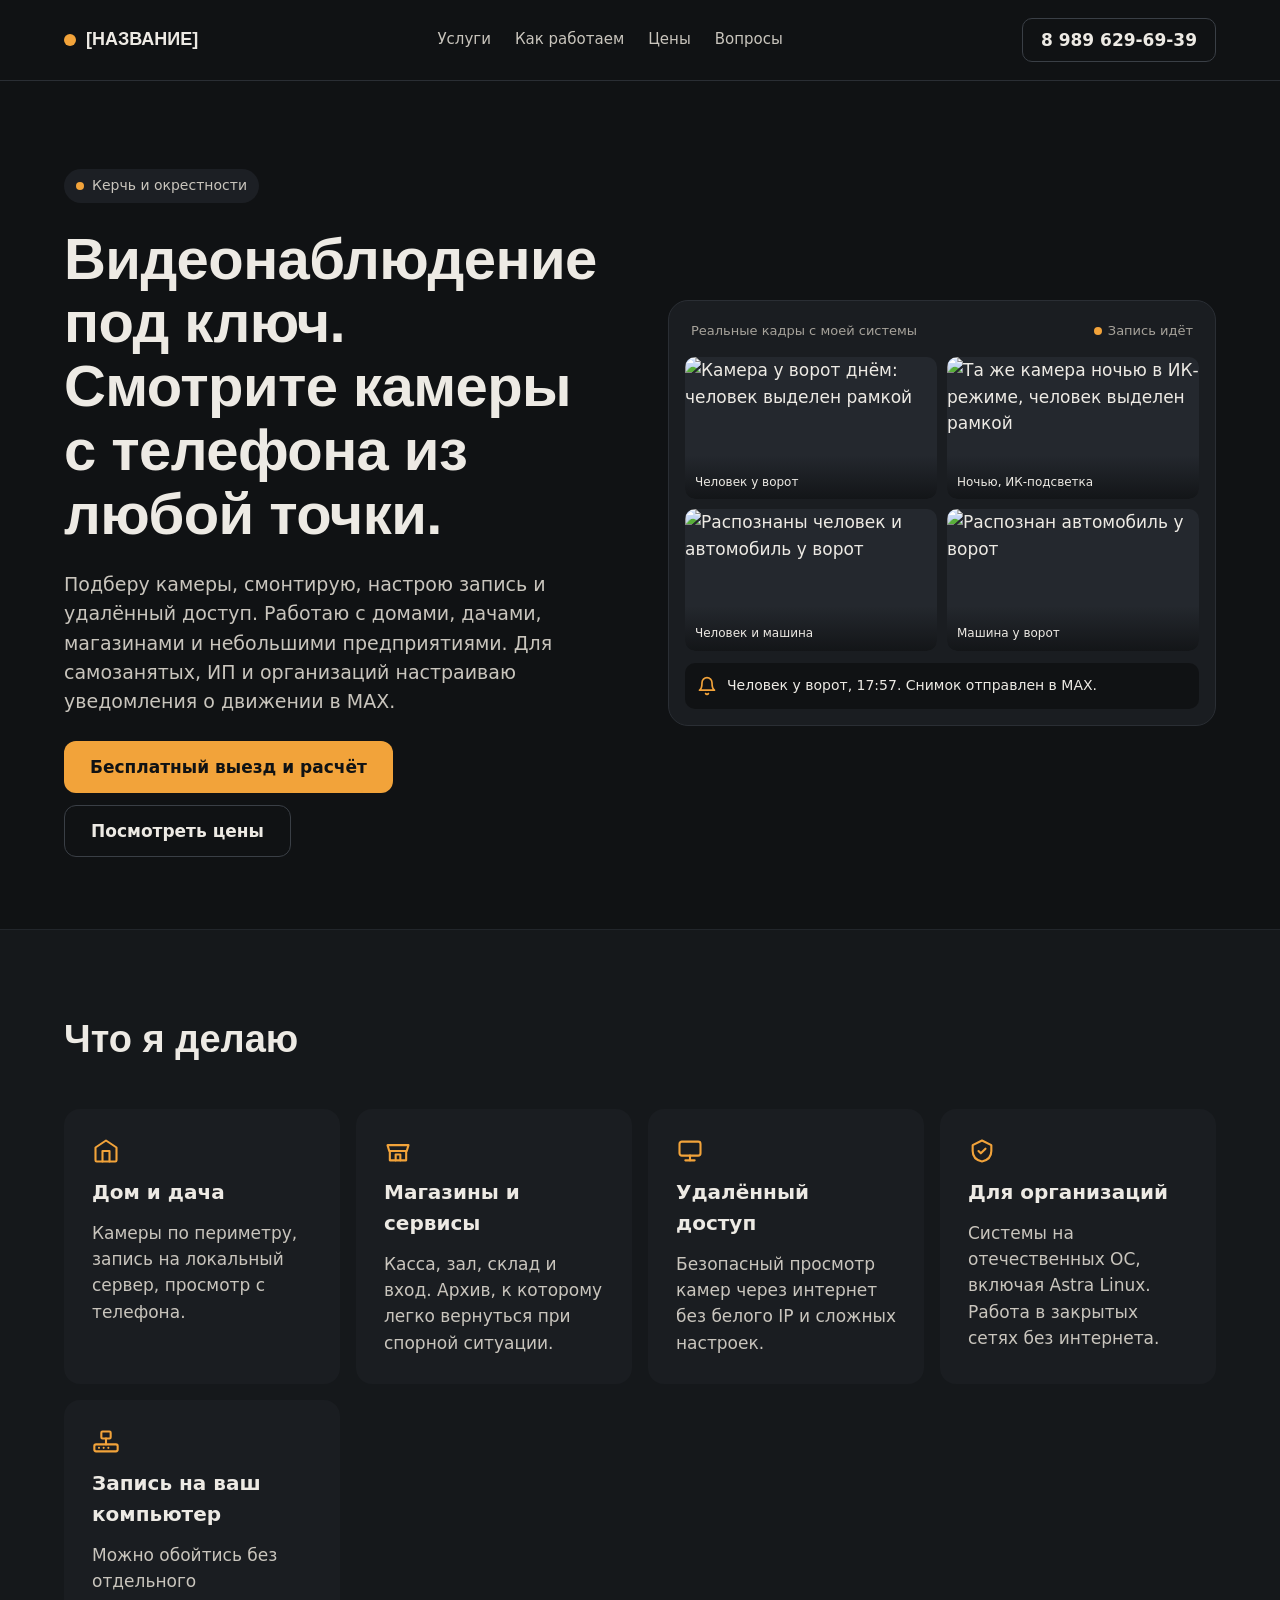
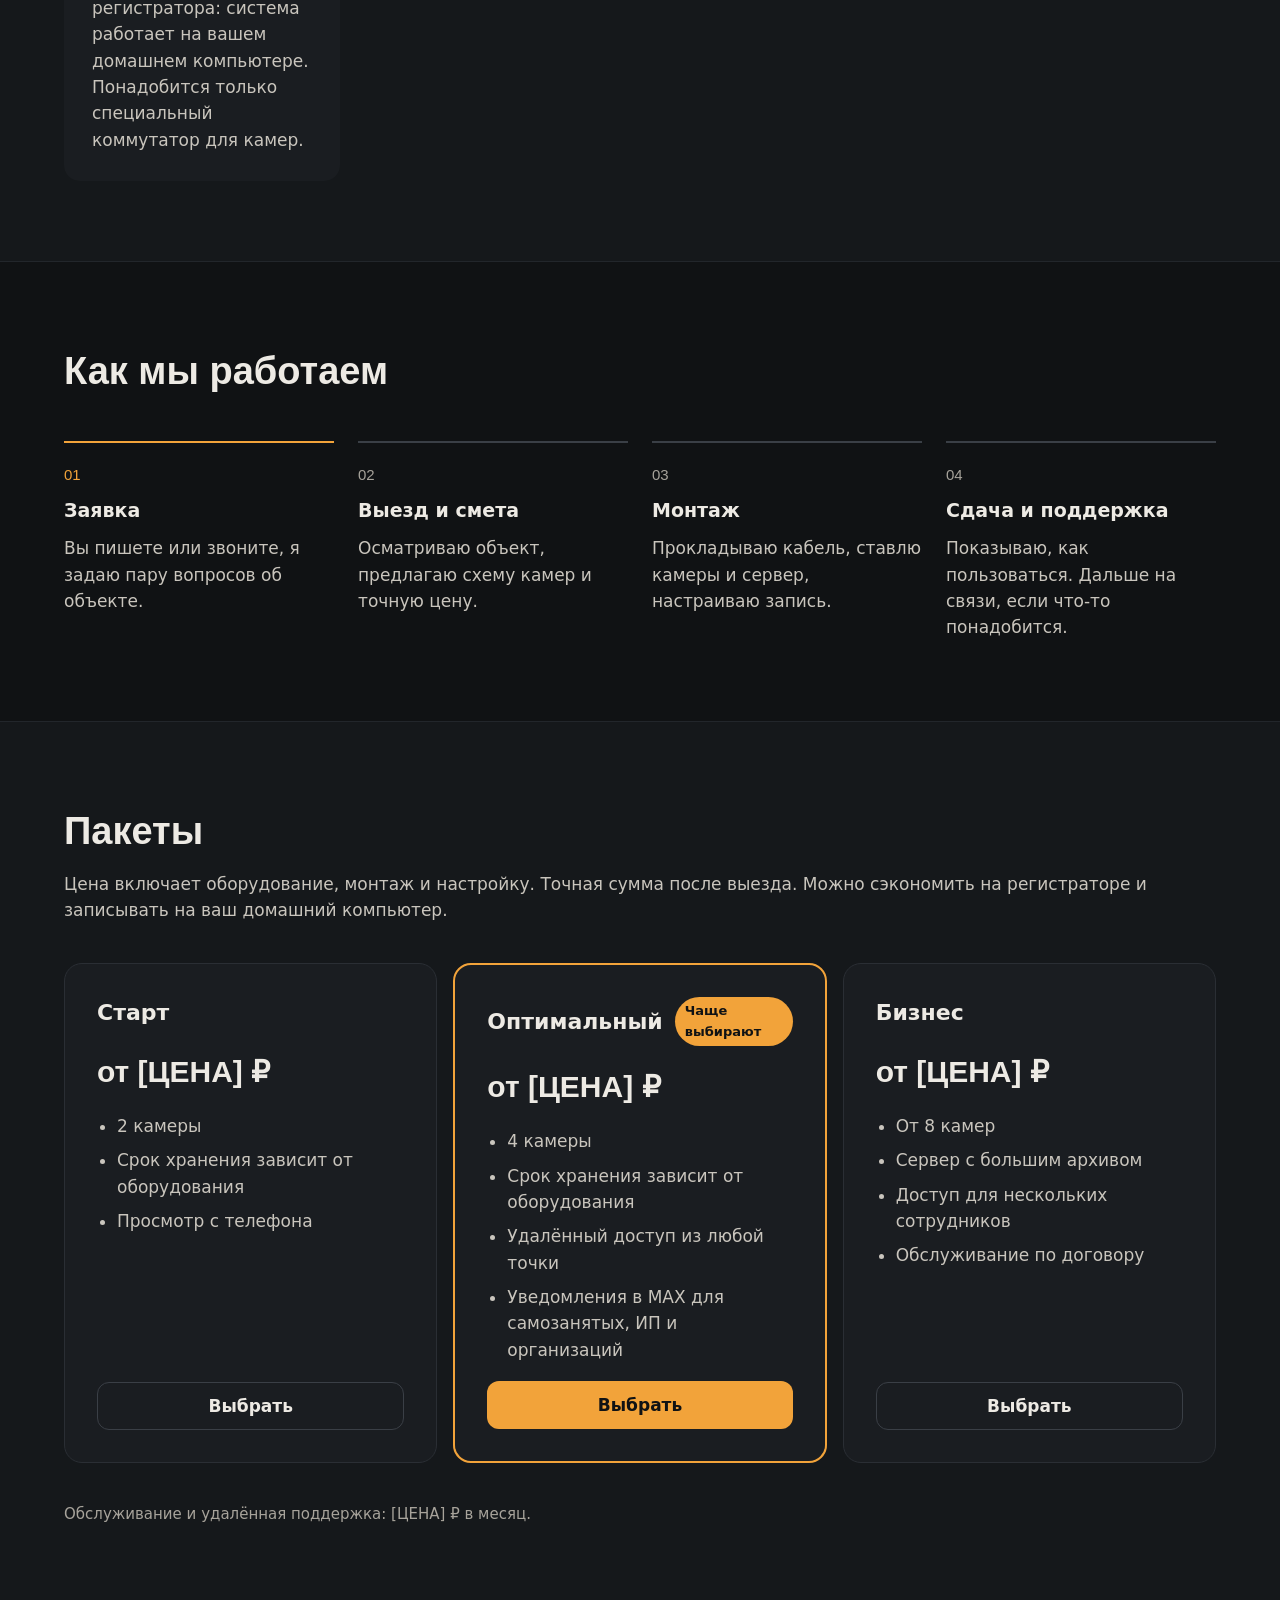
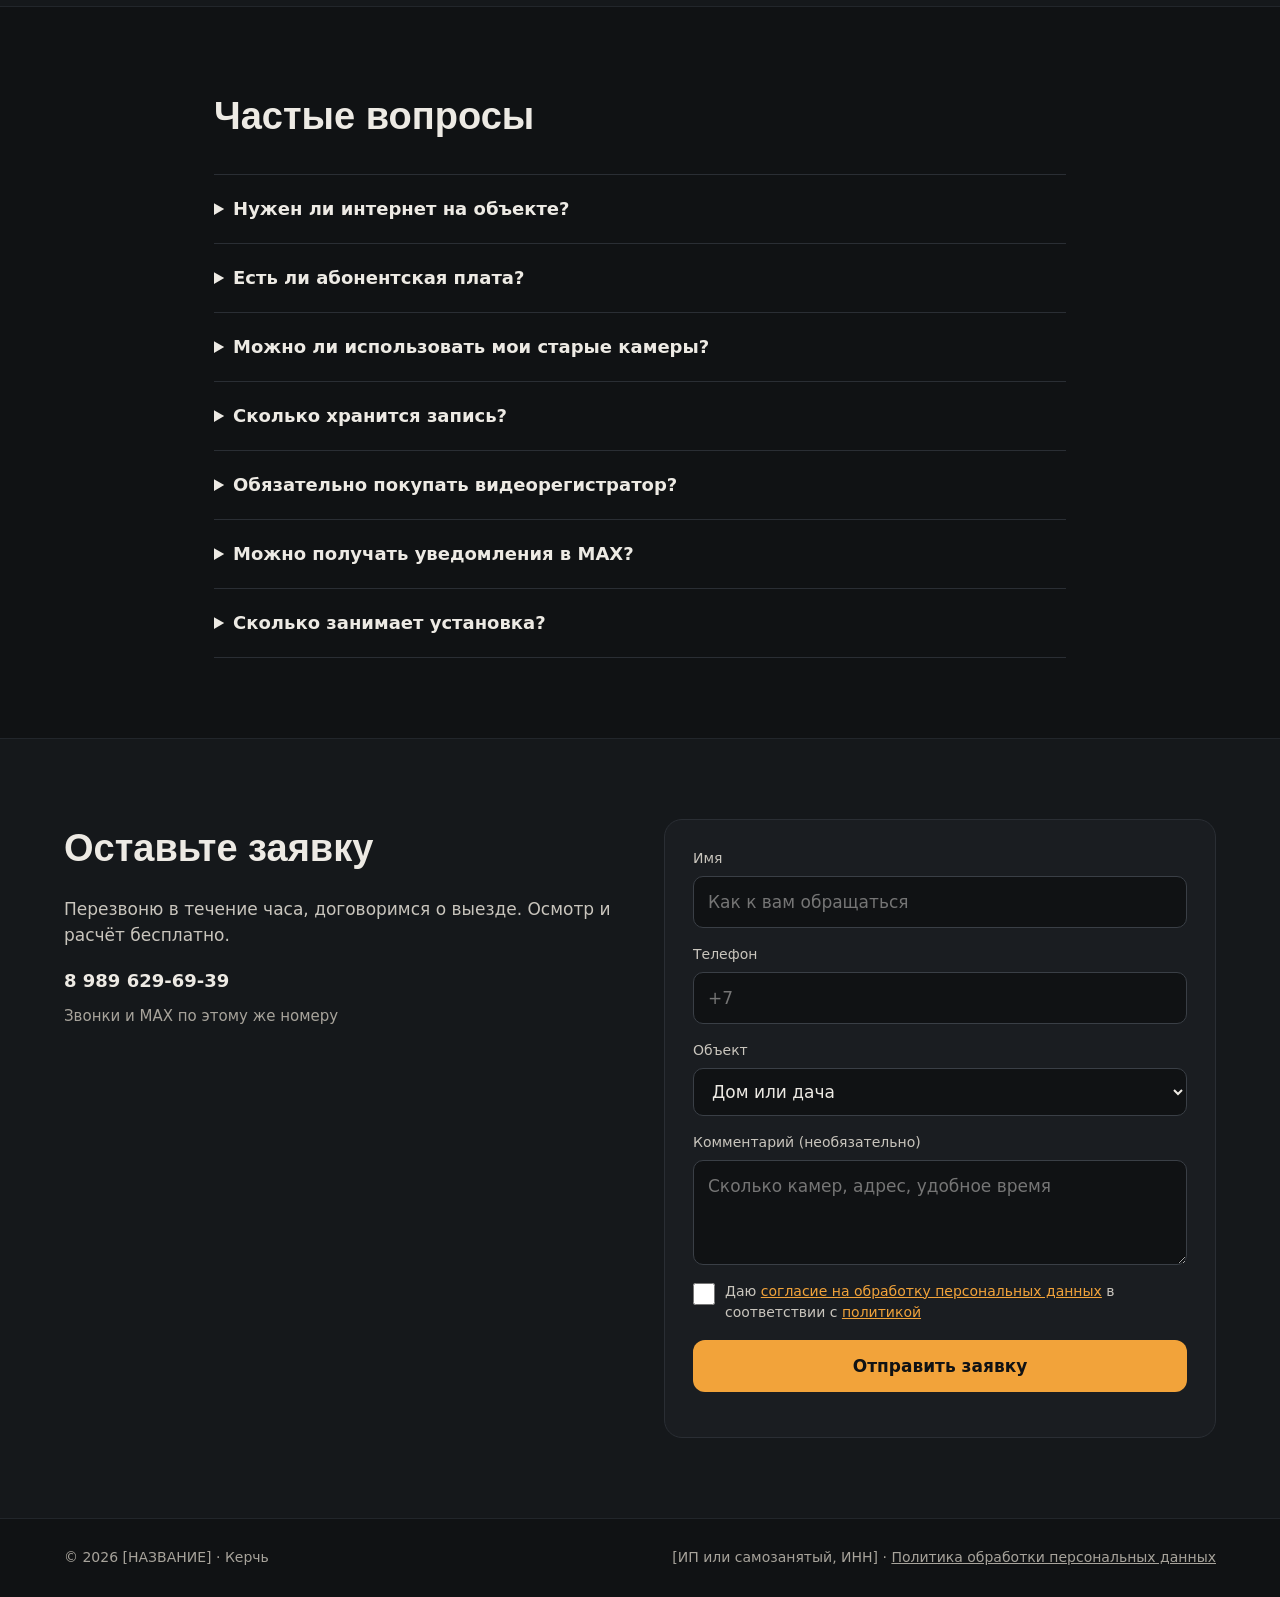
==== public/index.html @ ed343139 "Политика ПДн, согласие, кадры с камер, локальные шрифты - privacy.html и consent.html, обязательная " ====
<!doctype html>
<html lang="ru">
<head>
<meta charset="utf-8">
<meta name="viewport" content="width=device-width, initial-scale=1">
<title>Видеонаблюдение под ключ в Керчи — 8 989 629-69-39</title>
<meta name="description" content="Установка видеонаблюдения в Керчи: дома, дачи, магазины, предприятия. Просмотр камер с телефона, уведомления о движении. Бесплатный выезд и расчёт.">
<link rel="stylesheet" href="/fonts/fonts.css">
<style>
*{box-sizing:border-box}
html{scroll-behavior:smooth}
body{margin:0;background:#101214}
a{color:#F2A33A}a:hover{color:#FFC572}
#lead-form input,#lead-form select,#lead-form textarea{min-height:48px;padding:12px 14px;border-radius:10px;border:1px solid #3A3F46;background:#101214;color:#EDEAE4;font:inherit;width:100%}
#lead-form textarea{resize:vertical}
#lead-form input:focus,#lead-form select:focus,#lead-form textarea:focus{outline:2px solid #F2A33A;outline-offset:1px}
#lead-form button:disabled{opacity:.6;cursor:wait}
.hp{position:absolute;left:-9999px;width:1px;height:1px;overflow:hidden}
.shot{margin:0;position:relative;border-radius:10px;overflow:hidden;background:#24282E;aspect-ratio:16/9}
.shot img{display:block;width:100%;height:100%;object-fit:cover}
.shot figcaption{position:absolute;left:0;right:0;bottom:0;padding:18px 10px 8px;font-size:12px;color:#EDEAE4;background:linear-gradient(transparent,rgba(16,18,20,.85))}
.agree{display:flex;gap:10px;align-items:flex-start;font-size:14px;color:#C9C5BD}
#lead-form .agree input{padding:0;border:0;width:22px;height:22px;min-height:0;margin:2px 0 0;flex:none;accent-color:#F2A33A}
.ok{color:#9FD39A}.err{color:#FF9D8A}
</style>
</head>
<body>
<div style="width: 100%; min-height: 100vh; background: #101214; color: #EDEAE4; font-family: 'Golos Text', system-ui, sans-serif; font-size: 17px; line-height: 1.55">

<header style="border-bottom: 1px solid #2A2E34">
<div style="max-width: 1200px; margin: 0 auto; padding: 18px 24px; display: flex; flex-wrap: wrap; align-items: center; justify-content: space-between; gap: 16px">
<a href="#top" style="display: flex; align-items: center; gap: 10px; text-decoration: none; color: #EDEAE4; font-family: 'Unbounded', sans-serif; font-weight: 700; font-size: 18px">
<span style="width: 12px; height: 12px; border-radius: 50%; background: #F2A33A"></span>
<span>[НАЗВАНИЕ]</span>
</a>
<nav aria-label="Разделы" style="display: flex; flex-wrap: wrap; gap: 24px; font-size: 15px">
<a href="#services" style="color: #C9C5BD; text-decoration: none">Услуги</a>
<a href="#steps" style="color: #C9C5BD; text-decoration: none">Как работаем</a>
<a href="#prices" style="color: #C9C5BD; text-decoration: none">Цены</a>
<a href="#faq" style="color: #C9C5BD; text-decoration: none">Вопросы</a>
</nav>
<a href="tel:+79896296939" style="display: inline-flex; align-items: center; min-height: 44px; padding: 0 18px; border: 1px solid #3A3F46; border-radius: 10px; color: #EDEAE4; text-decoration: none; font-weight: 600">8 989 629-69-39</a>
</div>
</header>

<section id="top" style="max-width: 1200px; margin: 0 auto; padding: 88px 24px 72px; display: grid; grid-template-columns: repeat(auto-fit, minmax(min(100%, 460px), 1fr)); gap: 56px; align-items: center">
<div style="display: flex; flex-direction: column; gap: 24px">
<div style="display: inline-flex; align-self: flex-start; align-items: center; gap: 8px; padding: 6px 12px; border-radius: 999px; background: #1C1F24; font-size: 14px; color: #C9C5BD">
<span style="width: 8px; height: 8px; border-radius: 50%; background: #F2A33A"></span>
<span>Керчь и окрестности</span>
</div>
<h1 style="margin: 0; font-family: 'Unbounded', sans-serif; font-weight: 700; font-size: clamp(22px, 6.6vw, 58px); line-height: 1.1; letter-spacing: -0.01em; overflow-wrap: break-word">Видеонаблюдение под ключ. Смотрите камеры с телефона из любой точки.</h1>
<p style="margin: 0; font-size: 19px; color: #C9C5BD; max-width: 560px">Подберу камеры, смонтирую, настрою запись и удалённый доступ. Работаю с домами, дачами, магазинами и небольшими предприятиями. Для самозанятых, ИП и организаций настраиваю уведомления о движении в MAX.</p>
<div style="display: flex; flex-wrap: wrap; gap: 12px">
<a href="#contact" style="display: inline-flex; align-items: center; min-height: 52px; padding: 0 26px; border-radius: 12px; background: #F2A33A; color: #101214; font-weight: 600; text-decoration: none">Бесплатный выезд и расчёт</a>
<a href="#prices" style="display: inline-flex; align-items: center; min-height: 52px; padding: 0 26px; border-radius: 12px; border: 1px solid #3A3F46; color: #EDEAE4; font-weight: 600; text-decoration: none">Посмотреть цены</a>
</div>
</div>
<div style="background: #1A1D21; border: 1px solid #2A2E34; border-radius: 20px; padding: 16px; display: flex; flex-direction: column; gap: 12px">
<div style="display: flex; justify-content: space-between; align-items: center; font-size: 13px; color: #A7A39B; padding: 4px 6px">
<span>Реальные кадры с моей системы</span>
<span style="display: inline-flex; align-items: center; gap: 6px"><span style="width: 8px; height: 8px; border-radius: 50%; background: #F2A33A"></span>Запись идёт</span>
</div>
<div style="display: grid; grid-template-columns: repeat(2, minmax(0, 1fr)); gap: 10px">
<figure class="shot"><img src="/img/day-person.jpg" alt="Камера у ворот днём: человек выделен рамкой" loading="lazy" width="640" height="360"><figcaption>Человек у ворот</figcaption></figure>
<figure class="shot"><img src="/img/night.jpg" alt="Та же камера ночью в ИК-режиме, человек выделен рамкой" loading="lazy" width="640" height="360"><figcaption>Ночью, ИК-подсветка</figcaption></figure>
<figure class="shot"><img src="/img/person-car.jpg" alt="Распознаны человек и автомобиль у ворот" loading="lazy" width="640" height="360"><figcaption>Человек и машина</figcaption></figure>
<figure class="shot"><img src="/img/car.jpg" alt="Распознан автомобиль у ворот" loading="lazy" width="640" height="360"><figcaption>Машина у ворот</figcaption></figure>
</div>
<div style="display: flex; gap: 10px; align-items: center; padding: 12px; border-radius: 10px; background: #101214; font-size: 14px">
<svg aria-hidden="true" width="20" height="20" viewBox="0 0 24 24" fill="none" stroke="#F2A33A" stroke-width="2" stroke-linecap="round" stroke-linejoin="round"><path d="M6 8a6 6 0 0 1 12 0c0 7 3 9 3 9H3s3-2 3-9"></path><path d="M10.3 21a1.94 1.94 0 0 0 3.4 0"></path></svg>
<span>Человек у ворот, 17:57. Снимок отправлен в MAX.</span>
</div>
</div>
</section>

<section id="services" style="background: #15181B; border-top: 1px solid #22262B; border-bottom: 1px solid #22262B">
<div style="max-width: 1200px; margin: 0 auto; padding: 80px 24px; display: flex; flex-direction: column; gap: 40px">
<h2 style="margin: 0; font-family: 'Unbounded', sans-serif; font-weight: 700; font-size: clamp(26px, 3.4vw, 38px)">Что я делаю</h2>
<div style="display: grid; grid-template-columns: repeat(auto-fit, minmax(min(100%, 260px), 1fr)); gap: 16px">
<div style="background: #1A1D21; border-radius: 16px; padding: 28px; display: flex; flex-direction: column; gap: 12px">
<svg aria-hidden="true" width="28" height="28" viewBox="0 0 24 24" fill="none" stroke="#F2A33A" stroke-width="1.8" stroke-linecap="round" stroke-linejoin="round"><path d="M3 9l9-6 9 6v11a1 1 0 0 1-1 1H4a1 1 0 0 1-1-1z"></path><path d="M9 21V12h6v9"></path></svg>
<h3 style="margin: 0; font-size: 20px; font-weight: 600">Дом и дача</h3>
<p style="margin: 0; color: #C9C5BD">Камеры по периметру, запись на локальный сервер, просмотр с телефона.</p>
</div>
<div style="background: #1A1D21; border-radius: 16px; padding: 28px; display: flex; flex-direction: column; gap: 12px">
<svg aria-hidden="true" width="28" height="28" viewBox="0 0 24 24" fill="none" stroke="#F2A33A" stroke-width="1.8" stroke-linecap="round" stroke-linejoin="round"><path d="M3 7h18l-1.5 5h-15z"></path><path d="M5 12v8h14v-8"></path><path d="M10 20v-5h4v5"></path></svg>
<h3 style="margin: 0; font-size: 20px; font-weight: 600">Магазины и сервисы</h3>
<p style="margin: 0; color: #C9C5BD">Касса, зал, склад и вход. Архив, к которому легко вернуться при спорной ситуации.</p>
</div>
<div style="background: #1A1D21; border-radius: 16px; padding: 28px; display: flex; flex-direction: column; gap: 12px">
<svg aria-hidden="true" width="28" height="28" viewBox="0 0 24 24" fill="none" stroke="#F2A33A" stroke-width="1.8" stroke-linecap="round" stroke-linejoin="round"><rect x="3" y="4" width="18" height="12" rx="2"></rect><path d="M8 20h8"></path><path d="M12 16v4"></path></svg>
<h3 style="margin: 0; font-size: 20px; font-weight: 600">Удалённый доступ</h3>
<p style="margin: 0; color: #C9C5BD">Безопасный просмотр камер через интернет без белого IP и сложных настроек.</p>
</div>
<div style="background: #1A1D21; border-radius: 16px; padding: 28px; display: flex; flex-direction: column; gap: 12px">
<svg aria-hidden="true" width="28" height="28" viewBox="0 0 24 24" fill="none" stroke="#F2A33A" stroke-width="1.8" stroke-linecap="round" stroke-linejoin="round"><path d="M12 3l8 4v5c0 5-3.5 8-8 9-4.5-1-8-4-8-9V7z"></path><path d="M9 12l2 2 4-4"></path></svg>
<h3 style="margin: 0; font-size: 20px; font-weight: 600">Для организаций</h3>
<p style="margin: 0; color: #C9C5BD">Системы на отечественных ОС, включая Astra Linux. Работа в закрытых сетях без интернета.</p>
</div>
<div style="background: #1A1D21; border-radius: 16px; padding: 28px; display: flex; flex-direction: column; gap: 12px">
<svg aria-hidden="true" width="28" height="28" viewBox="0 0 24 24" fill="none" stroke="#F2A33A" stroke-width="1.8" stroke-linecap="round" stroke-linejoin="round"><rect x="2" y="14" width="20" height="6" rx="1.5"></rect><path d="M6 17h.01"></path><path d="M10 17h.01"></path><path d="M14 17h.01"></path><path d="M12 14V9"></path><rect x="8" y="3" width="8" height="6" rx="1"></rect></svg>
<h3 style="margin: 0; font-size: 20px; font-weight: 600">Запись на ваш компьютер</h3>
<p style="margin: 0; color: #C9C5BD">Можно обойтись без отдельного регистратора: система работает на вашем домашнем компьютере. Понадобится только специальный коммутатор для камер.</p>
</div>
</div>
</div>
</section>

<section id="steps" style="max-width: 1200px; margin: 0 auto; padding: 80px 24px; display: flex; flex-direction: column; gap: 40px">
<h2 style="margin: 0; font-family: 'Unbounded', sans-serif; font-weight: 700; font-size: clamp(26px, 3.4vw, 38px)">Как мы работаем</h2>
<div style="display: grid; grid-template-columns: repeat(auto-fit, minmax(min(100%, 220px), 1fr)); gap: 24px">
<div style="display: flex; flex-direction: column; gap: 10px; border-top: 2px solid #F2A33A; padding-top: 20px">
<span style="font-family: 'Unbounded', sans-serif; font-size: 15px; color: #F2A33A">01</span>
<h3 style="margin: 0; font-size: 19px; font-weight: 600">Заявка</h3>
<p style="margin: 0; color: #C9C5BD">Вы пишете или звоните, я задаю пару вопросов об объекте.</p>
</div>
<div style="display: flex; flex-direction: column; gap: 10px; border-top: 2px solid #3A3F46; padding-top: 20px">
<span style="font-family: 'Unbounded', sans-serif; font-size: 15px; color: #A7A39B">02</span>
<h3 style="margin: 0; font-size: 19px; font-weight: 600">Выезд и смета</h3>
<p style="margin: 0; color: #C9C5BD">Осматриваю объект, предлагаю схему камер и точную цену.</p>
</div>
<div style="display: flex; flex-direction: column; gap: 10px; border-top: 2px solid #3A3F46; padding-top: 20px">
<span style="font-family: 'Unbounded', sans-serif; font-size: 15px; color: #A7A39B">03</span>
<h3 style="margin: 0; font-size: 19px; font-weight: 600">Монтаж</h3>
<p style="margin: 0; color: #C9C5BD">Прокладываю кабель, ставлю камеры и сервер, настраиваю запись.</p>
</div>
<div style="display: flex; flex-direction: column; gap: 10px; border-top: 2px solid #3A3F46; padding-top: 20px">
<span style="font-family: 'Unbounded', sans-serif; font-size: 15px; color: #A7A39B">04</span>
<h3 style="margin: 0; font-size: 19px; font-weight: 600">Сдача и поддержка</h3>
<p style="margin: 0; color: #C9C5BD">Показываю, как пользоваться. Дальше на связи, если что-то понадобится.</p>
</div>
</div>
</section>

<section id="prices" style="background: #15181B; border-top: 1px solid #22262B; border-bottom: 1px solid #22262B">
<div style="max-width: 1200px; margin: 0 auto; padding: 80px 24px; display: flex; flex-direction: column; gap: 40px">
<div style="display: flex; flex-direction: column; gap: 10px">
<h2 style="margin: 0; font-family: 'Unbounded', sans-serif; font-weight: 700; font-size: clamp(26px, 3.4vw, 38px)">Пакеты</h2>
<p style="margin: 0; color: #C9C5BD">Цена включает оборудование, монтаж и настройку. Точная сумма после выезда. Можно сэкономить на регистраторе и записывать на ваш домашний компьютер.</p>
</div>
<div style="display: grid; grid-template-columns: repeat(auto-fit, minmax(min(100%, 300px), 1fr)); gap: 16px; align-items: stretch">
<div style="background: #1A1D21; border: 1px solid #2A2E34; border-radius: 18px; padding: 32px; display: flex; flex-direction: column; gap: 18px">
<h3 style="margin: 0; font-size: 22px; font-weight: 600">Старт</h3>
<div style="font-family: 'Unbounded', sans-serif; font-size: 30px; font-weight: 700">от [ЦЕНА] ₽</div>
<ul style="margin: 0; padding-left: 20px; color: #C9C5BD; display: flex; flex-direction: column; gap: 8px">
<li>2 камеры</li>
<li>Срок хранения зависит от оборудования</li>
<li>Просмотр с телефона</li>
</ul>
<a href="#contact" style="margin-top: auto; display: inline-flex; justify-content: center; align-items: center; min-height: 48px; border-radius: 12px; border: 1px solid #3A3F46; color: #EDEAE4; text-decoration: none; font-weight: 600">Выбрать</a>
</div>
<div style="background: #1A1D21; border: 2px solid #F2A33A; border-radius: 18px; padding: 32px; display: flex; flex-direction: column; gap: 18px">
<div style="display: flex; justify-content: space-between; align-items: center; gap: 12px">
<h3 style="margin: 0; font-size: 22px; font-weight: 600">Оптимальный</h3>
<span style="font-size: 13px; padding: 4px 10px; border-radius: 999px; background: #F2A33A; color: #101214; font-weight: 600">Чаще выбирают</span>
</div>
<div style="font-family: 'Unbounded', sans-serif; font-size: 30px; font-weight: 700">от [ЦЕНА] ₽</div>
<ul style="margin: 0; padding-left: 20px; color: #C9C5BD; display: flex; flex-direction: column; gap: 8px">
<li>4 камеры</li>
<li>Срок хранения зависит от оборудования</li>
<li>Удалённый доступ из любой точки</li>
<li>Уведомления в MAX для самозанятых, ИП и организаций</li>
</ul>
<a href="#contact" style="margin-top: auto; display: inline-flex; justify-content: center; align-items: center; min-height: 48px; border-radius: 12px; background: #F2A33A; color: #101214; text-decoration: none; font-weight: 600">Выбрать</a>
</div>
<div style="background: #1A1D21; border: 1px solid #2A2E34; border-radius: 18px; padding: 32px; display: flex; flex-direction: column; gap: 18px">
<h3 style="margin: 0; font-size: 22px; font-weight: 600">Бизнес</h3>
<div style="font-family: 'Unbounded', sans-serif; font-size: 30px; font-weight: 700">от [ЦЕНА] ₽</div>
<ul style="margin: 0; padding-left: 20px; color: #C9C5BD; display: flex; flex-direction: column; gap: 8px">
<li>От 8 камер</li>
<li>Сервер с большим архивом</li>
<li>Доступ для нескольких сотрудников</li>
<li>Обслуживание по договору</li>
</ul>
<a href="#contact" style="margin-top: auto; display: inline-flex; justify-content: center; align-items: center; min-height: 48px; border-radius: 12px; border: 1px solid #3A3F46; color: #EDEAE4; text-decoration: none; font-weight: 600">Выбрать</a>
</div>
</div>
<p style="margin: 0; font-size: 15px; color: #A7A39B">Обслуживание и удалённая поддержка: [ЦЕНА] ₽ в месяц.</p>
</div>
</section>

<section id="faq" style="max-width: 900px; margin: 0 auto; padding: 80px 24px; display: flex; flex-direction: column; gap: 28px">
<h2 style="margin: 0; font-family: 'Unbounded', sans-serif; font-weight: 700; font-size: clamp(26px, 3.4vw, 38px)">Частые вопросы</h2>
<div style="display: flex; flex-direction: column; gap: 0; border-top: 1px solid #2A2E34">
<details style="border-bottom: 1px solid #2A2E34; padding: 20px 0">
<summary style="cursor: pointer; font-size: 18px; font-weight: 600; min-height: 28px">Нужен ли интернет на объекте?</summary>
<p style="margin: 12px 0 0; color: #C9C5BD">Для записи нет, всё хранится на месте. Для просмотра с телефона нужен любой интернет, белый IP не требуется.</p>
</details>
<details style="border-bottom: 1px solid #2A2E34; padding: 20px 0">
<summary style="cursor: pointer; font-size: 18px; font-weight: 600; min-height: 28px">Есть ли абонентская плата?</summary>
<p style="margin: 12px 0 0; color: #C9C5BD">Нет, система ваша. Поддержку можно подключить по желанию.</p>
</details>
<details style="border-bottom: 1px solid #2A2E34; padding: 20px 0">
<summary style="cursor: pointer; font-size: 18px; font-weight: 600; min-height: 28px">Можно ли использовать мои старые камеры?</summary>
<p style="margin: 12px 0 0; color: #C9C5BD">Чаще всего да, если они поддерживают RTSP. Проверю на выезде.</p>
</details>
<details style="border-bottom: 1px solid #2A2E34; padding: 20px 0">
<summary style="cursor: pointer; font-size: 18px; font-weight: 600; min-height: 28px">Сколько хранится запись?</summary>
<p style="margin: 12px 0 0; color: #C9C5BD">Зависит от оборудования: объёма диска и количества камер. Подберу вариант под нужный вам срок.</p>
</details>
<details style="border-bottom: 1px solid #2A2E34; padding: 20px 0">
<summary style="cursor: pointer; font-size: 18px; font-weight: 600; min-height: 28px">Обязательно покупать видеорегистратор?</summary>
<p style="margin: 12px 0 0; color: #C9C5BD">Нет. Систему можно запустить на вашем домашнем компьютере, если докупить специальный коммутатор для камер.</p>
</details>
<details style="border-bottom: 1px solid #2A2E34; padding: 20px 0">
<summary style="cursor: pointer; font-size: 18px; font-weight: 600; min-height: 28px">Можно получать уведомления в MAX?</summary>
<p style="margin: 12px 0 0; color: #C9C5BD">Да, если вы самозанятый, ИП или организация: по правилам MAX ботов создают только они. Для остальных доступен просмотр камер с телефона.</p>
</details>
<details style="border-bottom: 1px solid #2A2E34; padding: 20px 0">
<summary style="cursor: pointer; font-size: 18px; font-weight: 600; min-height: 28px">Сколько занимает установка?</summary>
<p style="margin: 12px 0 0; color: #C9C5BD">Дом или небольшой магазин обычно за один день.</p>
</details>
</div>
</section>

<section id="contact" style="background: #15181B; border-top: 1px solid #22262B">
<div style="max-width: 1200px; margin: 0 auto; padding: 80px 24px; display: grid; grid-template-columns: repeat(auto-fit, minmax(min(100%, 420px), 1fr)); gap: 48px">
<div style="display: flex; flex-direction: column; gap: 18px">
<h2 style="margin: 0; font-family: 'Unbounded', sans-serif; font-weight: 700; font-size: clamp(26px, 3.4vw, 38px)">Оставьте заявку</h2>
<p style="margin: 0; color: #C9C5BD">Перезвоню в течение часа, договоримся о выезде. Осмотр и расчёт бесплатно.</p>
<div style="display: flex; flex-direction: column; gap: 10px; font-size: 18px">
<a href="tel:+79896296939" style="color: #EDEAE4; text-decoration: none; font-weight: 600">8 989 629-69-39</a>
<span style="font-size: 15px; color: #A7A39B">Звонки и MAX по этому же номеру</span>
</div>
</div>
<form id="lead-form" novalidate style="background: #1A1D21; border: 1px solid #2A2E34; border-radius: 18px; padding: 28px; display: flex; flex-direction: column; gap: 16px">
<div class="hp" aria-hidden="true"><label for="f-site">Не заполняйте</label><input id="f-site" name="website" type="text" tabindex="-1" autocomplete="off"></div>
<div style="display: flex; flex-direction: column; gap: 6px">
<label for="f-name" style="font-size: 14px; color: #C9C5BD">Имя</label>
<input id="f-name" name="name" type="text" maxlength="80" autocomplete="name" placeholder="Как к вам обращаться" required>
</div>
<div style="display: flex; flex-direction: column; gap: 6px">
<label for="f-phone" style="font-size: 14px; color: #C9C5BD">Телефон</label>
<input id="f-phone" name="phone" type="tel" maxlength="20" autocomplete="tel" placeholder="+7" required>
</div>
<div style="display: flex; flex-direction: column; gap: 6px">
<label for="f-obj" style="font-size: 14px; color: #C9C5BD">Объект</label>
<select id="f-obj" name="object">
<option>Дом или дача</option>
<option>Квартира</option>
<option>Магазин или офис</option>
<option>Склад или производство</option>
</select>
</div>
<div style="display: flex; flex-direction: column; gap: 6px">
<label for="f-comment" style="font-size: 14px; color: #C9C5BD">Комментарий (необязательно)</label>
<textarea id="f-comment" name="comment" maxlength="1000" rows="3" placeholder="Сколько камер, адрес, удобное время"></textarea>
</div>
<div class="agree">
<input id="f-consent" name="consent" type="checkbox" required>
<label for="f-consent">Даю <a href="/consent.html" target="_blank">согласие на обработку персональных данных</a> в соответствии с <a href="/privacy.html" target="_blank">политикой</a></label>
</div>
<button id="f-submit" type="submit" style="min-height: 52px; border: 0; border-radius: 12px; background: #F2A33A; color: #101214; font: inherit; font-weight: 600; cursor: pointer">Отправить заявку</button>
<p id="f-status" role="status" aria-live="polite" style="margin: 0; font-size: 15px; min-height: 1px"></p>

</form>
</div>
</section>

<footer style="border-top: 1px solid #22262B">
<div style="max-width: 1200px; margin: 0 auto; padding: 28px 24px; display: flex; flex-wrap: wrap; justify-content: space-between; gap: 12px; font-size: 14px; color: #A7A39B">
<span>© 2026 [НАЗВАНИЕ] · Керчь</span>
<span>[ИП или самозанятый, ИНН] · <a href="/privacy.html" style="color: #A7A39B">Политика обработки персональных данных</a></span>
</div>
</footer>

</div>
<script>
(function(){
  var f=document.getElementById('lead-form'),b=document.getElementById('f-submit'),st=document.getElementById('f-status');
  function show(t,c){st.textContent=t;st.className=c;}
  f.addEventListener('submit',function(e){
    e.preventDefault();
    var d={};new FormData(f).forEach(function(v,k){d[k]=String(v).trim();});
    if(!d.name){show('Укажите имя.','err');return;}
    if((d.phone||'').replace(/\D/g,'').length<10){show('Проверьте номер телефона.','err');return;}
    if(!document.getElementById('f-consent').checked){show('Отметьте согласие на обработку персональных данных.','err');return;}
    d.consent=true;
    b.disabled=true;show('Отправляю…','');
    fetch('/api/lead',{method:'POST',headers:{'Content-Type':'application/json'},body:JSON.stringify(d)})
      .then(function(r){return r.json().catch(function(){return {};}).then(function(j){return {ok:r.ok,j:j};});})
      .then(function(x){
        if(x.ok){f.reset();show('Спасибо! Заявка принята, скоро перезвоню.','ok');}
        else show(x.j.error||'Не удалось отправить. Позвоните: 8 989 629-69-39.','err');
      })
      .catch(function(){show('Нет связи с сервером. Позвоните: 8 989 629-69-39.','err');})
      .finally(function(){b.disabled=false;});
  });
})();
</script>
</body>
</html>
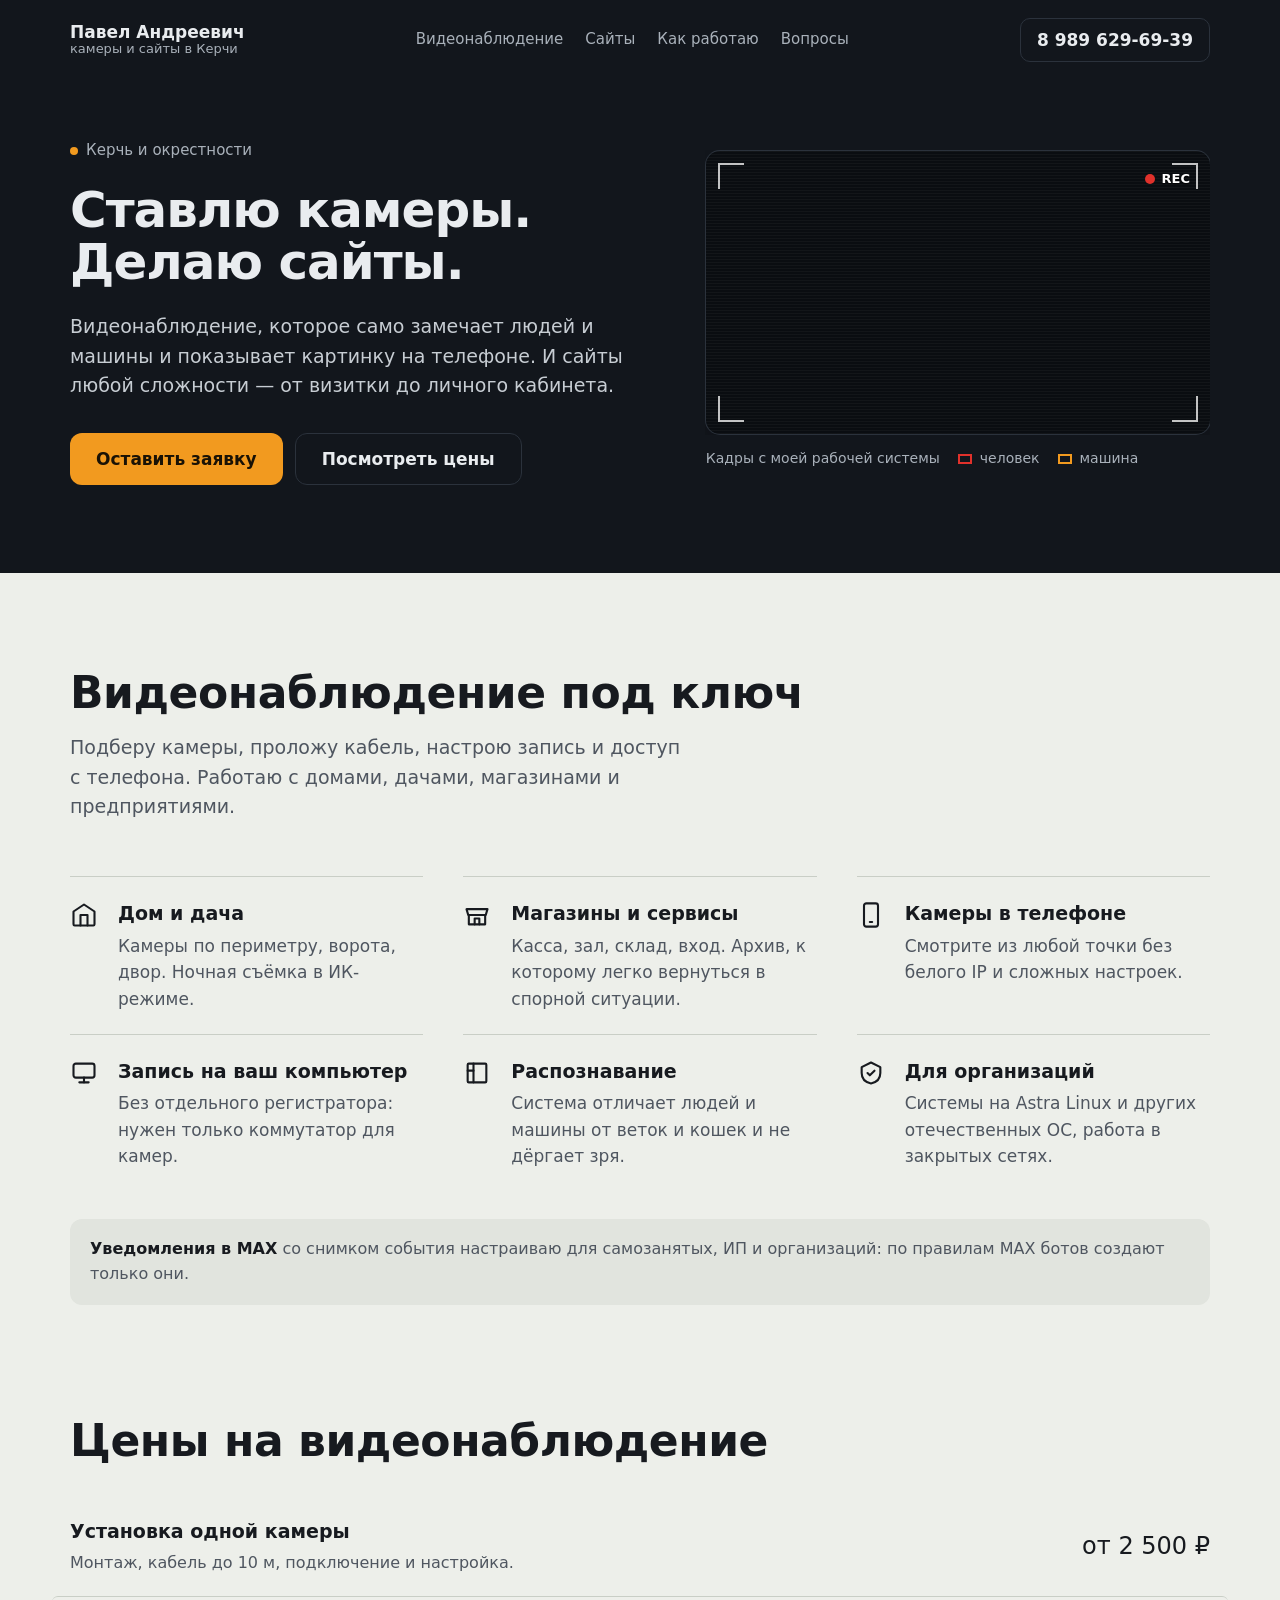
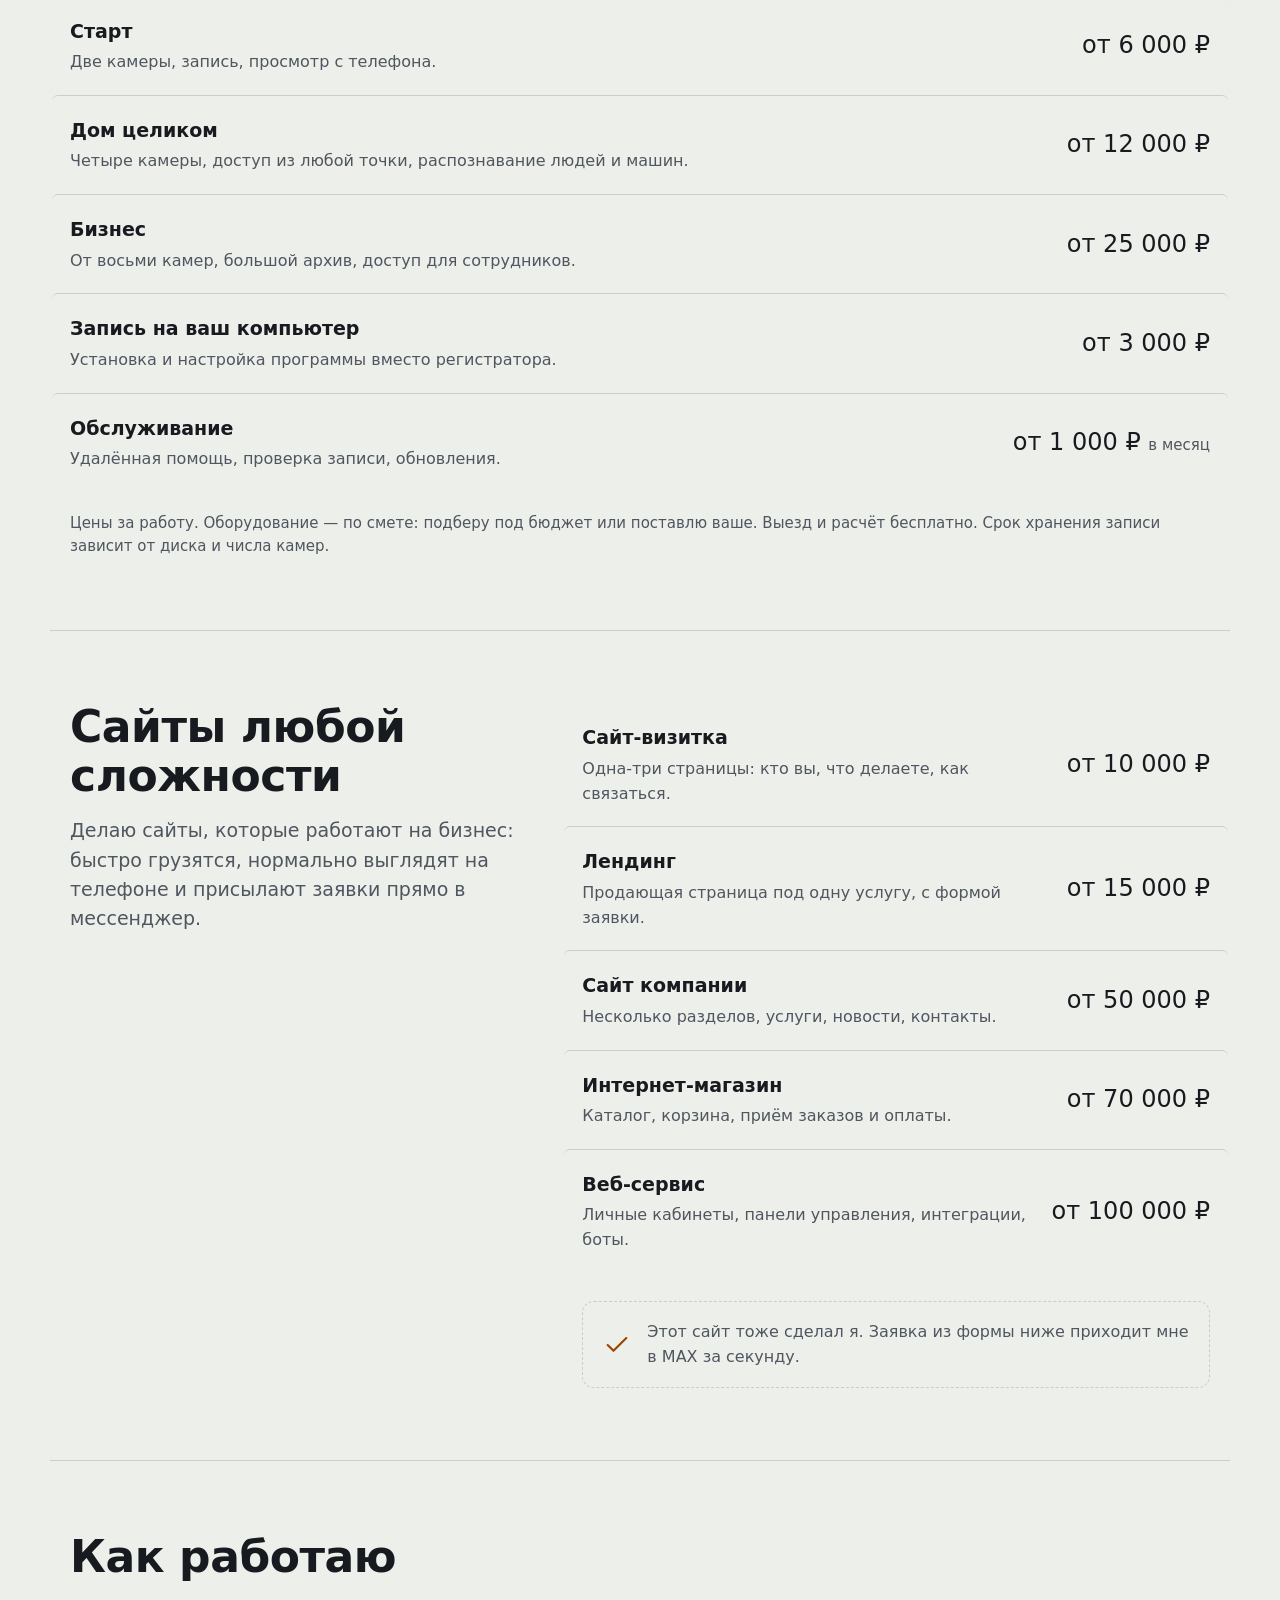
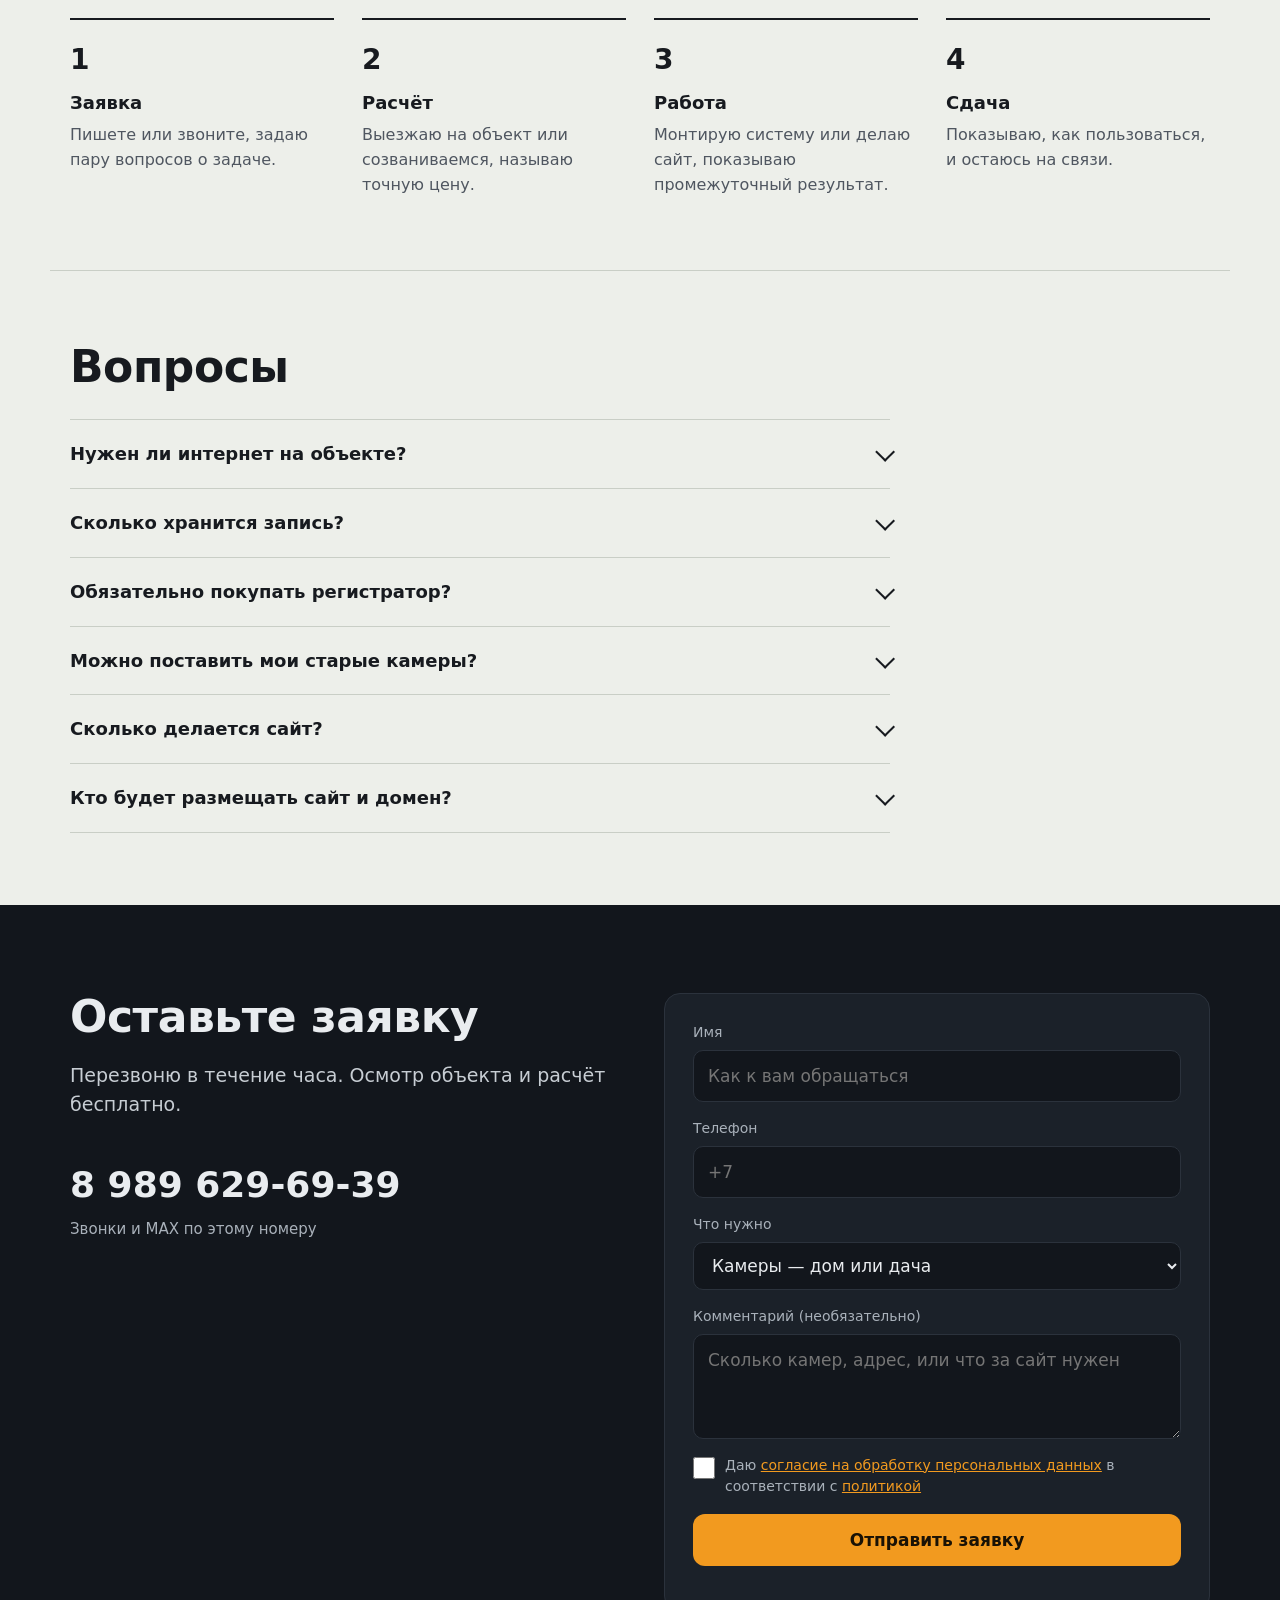
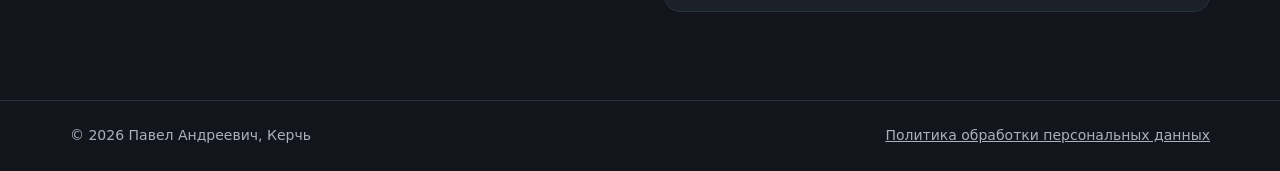
==== commit 6c66c354: "Новый дизайн, услуга «Сайты», цены, оператор-физлицо - первый экран: живая лента с камер, видоискате" ====
--- a/public/index.html
+++ b/public/index.html
@@ -3,269 +3,437 @@
 <head>
 <meta charset="utf-8">
 <meta name="viewport" content="width=device-width, initial-scale=1">
-<title>Видеонаблюдение под ключ в Керчи — 8 989 629-69-39</title>
-<meta name="description" content="Установка видеонаблюдения в Керчи: дома, дачи, магазины, предприятия. Просмотр камер с телефона, уведомления о движении. Бесплатный выезд и расчёт.">
+<title>Видеонаблюдение и сайты в Керчи — Павел, 8 989 629-69-39</title>
+<meta name="description" content="Установка видеонаблюдения в Керчи: просмотр камер с телефона, распознавание людей и машин. Создание сайтов любой сложности. Бесплатный выезд и расчёт.">
+<meta name="theme-color" content="#12161C">
 <link rel="stylesheet" href="/fonts/fonts.css">
 <style>
+:root{
+  --night:#12161C; --night-2:#1B2129; --night-line:#2B323C;
+  --on-night:#E9ECEF; --muted-night:#A9B1BA;
+  --day:#EDEFEA; --day-2:#E1E4DE; --day-line:#C9CEC6;
+  --ink:#171A1F; --muted:#4F5660;
+  --car:#F29A1F; --person:#E0312B; --link-day:#9A4500;
+  --display:'Unbounded',system-ui,sans-serif; --body:'Golos Text',system-ui,sans-serif;
+}
 *{box-sizing:border-box}
 html{scroll-behavior:smooth}
-body{margin:0;background:#101214}
-a{color:#F2A33A}a:hover{color:#FFC572}
-#lead-form input,#lead-form select,#lead-form textarea{min-height:48px;padding:12px 14px;border-radius:10px;border:1px solid #3A3F46;background:#101214;color:#EDEAE4;font:inherit;width:100%}
+body{margin:0;background:var(--day);color:var(--ink);font-family:var(--body);font-size:17px;line-height:1.55;-webkit-font-smoothing:antialiased}
+img{max-width:100%}
+a{color:var(--link-day)}a:hover{color:var(--ink)}
+:focus-visible{outline:3px solid var(--car);outline-offset:3px;border-radius:4px}
+.wrap{max-width:1180px;margin:0 auto;padding:0 20px}
+h1,h2,h3{margin:0}
+h2{font-family:var(--display);font-weight:700;font-size:clamp(26px,4.2vw,44px);line-height:1.1;letter-spacing:-.01em}
+.lead{font-size:clamp(17px,1.6vw,19px);max-width:620px}
+
+/* ---------- ночь ---------- */
+.night{background:var(--night);color:var(--on-night)}
+.night a{color:var(--car)}.night a:hover{color:#FFC572}
+.top{display:flex;flex-wrap:wrap;align-items:center;justify-content:space-between;gap:14px 28px;padding-top:18px;padding-bottom:18px}
+.brand{display:flex;flex-direction:column;text-decoration:none;color:var(--on-night)!important;line-height:1.15}
+.brand b{font-family:var(--display);font-weight:700;font-size:17px}
+.brand span{font-size:13px;color:var(--muted-night)}
+.nav{display:flex;flex-wrap:wrap;gap:6px 22px;font-size:15px}
+.nav a{color:var(--muted-night);text-decoration:none;min-height:32px;display:inline-flex;align-items:center}
+.nav a:hover{color:var(--on-night)}
+.tel{display:inline-flex;align-items:center;min-height:44px;padding:0 16px;border:1px solid var(--night-line);border-radius:10px;font-weight:600;text-decoration:none;color:var(--on-night)!important;white-space:nowrap}
+
+.hero{display:grid;grid-template-columns:minmax(0,1.15fr) minmax(0,1fr);gap:56px;align-items:center;padding-top:56px;padding-bottom:88px}
+.where{display:inline-flex;align-items:center;gap:8px;font-size:15px;color:var(--muted-night);margin-bottom:22px}
+.where i{width:8px;height:8px;border-radius:50%;background:var(--car)}
+.hero h1{font-family:var(--display);font-weight:700;font-size:clamp(26px,8vw,56px);line-height:1.04;letter-spacing:-.02em}
+.hero h1 span{display:block}
+.hero p{color:#C7CDD3;margin:24px 0 32px}
+.ctas{display:flex;flex-wrap:wrap;gap:12px}
+.btn{display:inline-flex;align-items:center;justify-content:center;min-height:52px;padding:0 26px;border-radius:12px;font-weight:600;text-decoration:none;font-size:17px;border:0;cursor:pointer;font-family:inherit;transition:transform .15s ease,background-color .15s ease}
+.btn:active{transform:translateY(1px)}
+.btn-main{background:var(--car);color:#1A1205!important}
+.btn-main:hover{background:#FFB040}
+.btn-ghost{border:1px solid var(--night-line);color:var(--on-night)!important}
+.btn-ghost:hover{border-color:var(--muted-night)}
+
+/* монитор */
+.monitor{margin:0}
+.screen{position:relative;aspect-ratio:16/9;border-radius:14px;overflow:hidden;background:#0A0D11;box-shadow:0 0 0 1px var(--night-line),0 30px 80px -30px rgba(0,0,0,.8)}
+.screen img{position:absolute;inset:0;width:100%;height:100%;object-fit:cover;opacity:0;animation:feed 16s infinite}
+.screen img:nth-of-type(1){animation-delay:0s}
+.screen img:nth-of-type(2){animation-delay:4s}
+.screen img:nth-of-type(3){animation-delay:8s}
+.screen img:nth-of-type(4){animation-delay:12s}
+@keyframes feed{0%{opacity:0}3%{opacity:1}25%{opacity:1}28%{opacity:0}100%{opacity:0}}
+.scan{position:absolute;inset:0;pointer-events:none;background:repeating-linear-gradient(to bottom,rgba(255,255,255,.035) 0 1px,transparent 1px 3px)}
+.scan::after{content:"";position:absolute;left:0;right:0;height:18%;top:-20%;background:linear-gradient(to bottom,transparent,rgba(255,255,255,.06),transparent);animation:sweep 5s linear infinite}
+@keyframes sweep{to{top:110%}}
+.vf{position:absolute;inset:12px;pointer-events:none}
+.vf b{position:absolute;width:26px;height:26px;border:2px solid rgba(255,255,255,.75)}
+.vf b:nth-child(1){left:0;top:0;border-right:0;border-bottom:0}
+.vf b:nth-child(2){right:0;top:0;border-left:0;border-bottom:0}
+.vf b:nth-child(3){left:0;bottom:0;border-right:0;border-top:0}
+.vf b:nth-child(4){right:0;bottom:0;border-left:0;border-top:0}
+.rec{position:absolute;right:20px;top:18px;display:flex;align-items:center;gap:7px;font-size:13px;font-weight:600;color:#fff;text-shadow:0 1px 2px #000}
+.rec i{width:10px;height:10px;border-radius:50%;background:var(--person);animation:blink 1.2s steps(1) infinite}
+@keyframes blink{50%{opacity:0}}
+.monitor figcaption{display:flex;gap:18px;flex-wrap:wrap;margin-top:14px;font-size:14px;color:var(--muted-night)}
+.key{display:inline-flex;align-items:center;gap:8px}
+.key i{width:14px;height:10px;border:2px solid}
+.key.p i{border-color:var(--person)}.key.c i{border-color:var(--car)}
+
+/* загрузка: монитор включается, строки заголовка поднимаются */
+.js .hero h1 span,.js .hero .where,.js .hero p,.js .hero .ctas{opacity:0;transform:translateY(18px);animation:rise .7s cubic-bezier(.2,.7,.2,1) forwards}
+.js .hero .where{animation-delay:.05s}
+.js .hero h1 span:nth-child(1){animation-delay:.12s}
+.js .hero h1 span:nth-child(2){animation-delay:.24s}
+.js .hero p{animation-delay:.4s}
+.js .hero .ctas{animation-delay:.5s}
+@keyframes rise{to{opacity:1;transform:none}}
+.js .screen{animation:poweron .9s .35s both}
+@keyframes poweron{0%{clip-path:inset(49.5% 0 49.5% 0);filter:brightness(3)}45%{clip-path:inset(49.5% 0 49.5% 0);filter:brightness(3)}70%{clip-path:inset(0 0 0 0);filter:brightness(1.6)}100%{clip-path:inset(0 0 0 0);filter:none}}
+
+/* ---------- день ---------- */
+.day-intro{padding-top:96px;padding-bottom:24px}
+.split{display:grid;grid-template-columns:minmax(0,1fr) minmax(0,1.4fr);gap:32px 64px;align-items:start}
+.split .lead{color:var(--muted);margin-top:16px}
+.section{padding-top:72px;padding-bottom:72px}
+.section + .section{border-top:1px solid var(--day-line)}
+
+.day-intro .split{grid-template-columns:minmax(0,1fr);gap:36px}
+.feat{list-style:none;margin:0;padding:0;display:grid;grid-template-columns:repeat(3,minmax(0,1fr));gap:0 40px}
+.feat li{padding:22px 0;border-top:1px solid var(--day-line);display:grid;grid-template-columns:32px minmax(0,1fr);grid-template-rows:auto 1fr;align-content:start;gap:4px 16px}
+.feat svg{grid-row:span 2;margin-top:2px}
+.feat h3{font-size:19px;font-weight:600}
+.feat p{margin:0;color:var(--muted)}
+.note{margin-top:28px;padding:18px 20px;border-radius:12px;background:var(--day-2);color:var(--muted);font-size:16px}
+.note b{color:var(--ink)}
+
+/* прайс */
+.price{list-style:none;margin:32px 0 0;padding:0}
+.price li{position:relative;display:grid;grid-template-columns:minmax(0,1fr) auto;gap:4px 24px;padding:20px 18px;margin:0 -18px;border-radius:6px}
+.price li + li{border-top:1px solid var(--day-line)}
+.price h3{font-size:19px;font-weight:600}
+.price p{grid-column:1;margin:0;color:var(--muted);font-size:16px;max-width:620px}
+.price .sum{grid-row:1/span 2;grid-column:2;align-self:center;font-family:var(--display);font-weight:500;font-size:clamp(18px,2.2vw,24px);white-space:nowrap;font-variant-numeric:tabular-nums}
+.price .sum small{font-family:var(--body);font-size:15px;font-weight:400;color:var(--muted)}
+/* рамка распознавания при наведении */
+.price li::before{content:"";position:absolute;inset:4px;border:2px solid var(--car);border-radius:4px;opacity:0;clip-path:inset(0 100% 100% 0);transition:clip-path .35s ease,opacity .2s}
+.price li:hover::before{opacity:1;clip-path:inset(0 0 0 0)}
+.price li::after{content:attr(data-tag);position:absolute;left:4px;top:-18px;background:var(--car);color:#1A1205;font-size:12px;font-weight:600;padding:1px 7px;border-radius:3px 3px 0 0;opacity:0;transition:opacity .2s .15s}
+.price li:hover::after{opacity:1}
+.terms{margin:20px 0 0;color:var(--muted);font-size:15px}
+
+.proof{display:flex;gap:16px;align-items:center;margin-top:28px;padding:18px 20px;border-radius:12px;border:1px dashed var(--day-line);font-size:16px;color:var(--muted)}
+.proof svg{flex:none}
+
+.steps{list-style:none;margin:36px 0 0;padding:0;display:grid;grid-template-columns:repeat(4,minmax(0,1fr));gap:28px;counter-reset:s}
+.steps li{counter-increment:s;padding-top:18px;border-top:2px solid var(--ink)}
+.steps li::before{content:counter(s);display:block;font-family:var(--display);font-weight:700;font-size:28px;margin-bottom:8px}
+.steps h3{font-size:18px;font-weight:600;margin-bottom:6px}
+.steps p{margin:0;color:var(--muted);font-size:16px}
+
+.faq{max-width:820px;margin-top:28px;border-top:1px solid var(--day-line)}
+.faq details{border-bottom:1px solid var(--day-line)}
+.faq summary{list-style:none;cursor:pointer;display:flex;justify-content:space-between;gap:16px;align-items:center;padding:20px 0;font-size:18px;font-weight:600}
+.faq summary::-webkit-details-marker{display:none}
+.faq summary::after{content:"";flex:none;width:12px;height:12px;border-right:2px solid;border-bottom:2px solid;transform:rotate(45deg) translateY(-3px);transition:transform .2s}
+.faq details[open] summary::after{transform:rotate(-135deg) translateX(-3px)}
+.faq details p{margin:0 0 20px;color:var(--muted);max-width:680px}
+.faq details[open] p{animation:open .25s ease}
+@keyframes open{from{opacity:0;transform:translateY(-6px)}}
+
+/* ---------- снова ночь: заявка ---------- */
+.contact{padding-top:88px;padding-bottom:88px}
+.contact-grid{display:grid;grid-template-columns:minmax(0,1fr) minmax(0,1fr);gap:48px;align-items:start}
+.contact p{color:#C7CDD3}
+.bigtel{display:inline-block;margin-top:18px;font-family:var(--display);font-weight:700;font-size:clamp(24px,3.4vw,36px);text-decoration:none;color:var(--on-night)!important}
+#lead-form{background:var(--night-2);border:1px solid var(--night-line);border-radius:16px;padding:28px;display:flex;flex-direction:column;gap:16px}
+.field{display:flex;flex-direction:column;gap:6px}
+.field label{font-size:14px;color:var(--muted-night)}
+#lead-form input,#lead-form select,#lead-form textarea{min-height:48px;padding:12px 14px;border-radius:10px;border:1px solid var(--night-line);background:var(--night);color:var(--on-night);font:inherit;width:100%}
 #lead-form textarea{resize:vertical}
-#lead-form input:focus,#lead-form select:focus,#lead-form textarea:focus{outline:2px solid #F2A33A;outline-offset:1px}
+#lead-form input:focus,#lead-form select:focus,#lead-form textarea:focus{outline:2px solid var(--car);outline-offset:1px}
 #lead-form button:disabled{opacity:.6;cursor:wait}
 .hp{position:absolute;left:-9999px;width:1px;height:1px;overflow:hidden}
-.shot{margin:0;position:relative;border-radius:10px;overflow:hidden;background:#24282E;aspect-ratio:16/9}
-.shot img{display:block;width:100%;height:100%;object-fit:cover}
-.shot figcaption{position:absolute;left:0;right:0;bottom:0;padding:18px 10px 8px;font-size:12px;color:#EDEAE4;background:linear-gradient(transparent,rgba(16,18,20,.85))}
-.agree{display:flex;gap:10px;align-items:flex-start;font-size:14px;color:#C9C5BD}
-#lead-form .agree input{padding:0;border:0;width:22px;height:22px;min-height:0;margin:2px 0 0;flex:none;accent-color:#F2A33A}
+.agree{display:flex;gap:10px;align-items:flex-start;font-size:14px;color:var(--muted-night)}
+#lead-form .agree input{padding:0;border:0;width:22px;height:22px;min-height:0;margin:2px 0 0;flex:none;accent-color:var(--car)}
+#f-status{margin:0;font-size:15px;min-height:1px}
 .ok{color:#9FD39A}.err{color:#FF9D8A}
+footer{border-top:1px solid var(--night-line);padding:24px 0;font-size:14px;color:var(--muted-night)}
+footer .wrap{display:flex;flex-wrap:wrap;justify-content:space-between;gap:10px}
+footer a{color:var(--muted-night)!important}
+
+@media (min-width:901px){.hero h1{font-size:clamp(34px,3.9vw,56px)}}
+@media (max-width:900px){
+  .hero,.split,.contact-grid{grid-template-columns:minmax(0,1fr)}
+  .hero{gap:40px;padding-top:32px;padding-bottom:64px}
+  .feat{grid-template-columns:repeat(2,minmax(0,1fr));gap:0 28px}
+  .steps{grid-template-columns:repeat(2,minmax(0,1fr))}
+  .day-intro{padding-top:72px}
+}
+@media (max-width:560px){
+  .steps,.feat{grid-template-columns:minmax(0,1fr)}
+  .price li{grid-template-columns:minmax(0,1fr);margin:0 -10px;padding:18px 10px}
+  .price .sum{grid-row:auto;grid-column:1;margin-top:6px}
+  .nav{order:3;width:100%}
+  #lead-form{padding:20px}
+}
+@media (prefers-reduced-motion:reduce){
+  *,*::before,*::after{animation:none!important;transition:none!important}
+  .screen img{opacity:0}.screen img:first-of-type{opacity:1}
+  .js .hero h1 span,.js .hero .where,.js .hero p,.js .hero .ctas{opacity:1;transform:none}
+  html{scroll-behavior:auto}
+}
 </style>
+<script>document.documentElement.classList.add('js')</script>
 </head>
 <body>
-<div style="width: 100%; min-height: 100vh; background: #101214; color: #EDEAE4; font-family: 'Golos Text', system-ui, sans-serif; font-size: 17px; line-height: 1.55">
-
-<header style="border-bottom: 1px solid #2A2E34">
-<div style="max-width: 1200px; margin: 0 auto; padding: 18px 24px; display: flex; flex-wrap: wrap; align-items: center; justify-content: space-between; gap: 16px">
-<a href="#top" style="display: flex; align-items: center; gap: 10px; text-decoration: none; color: #EDEAE4; font-family: 'Unbounded', sans-serif; font-weight: 700; font-size: 18px">
-<span style="width: 12px; height: 12px; border-radius: 50%; background: #F2A33A"></span>
-<span>[НАЗВАНИЕ]</span>
-</a>
-<nav aria-label="Разделы" style="display: flex; flex-wrap: wrap; gap: 24px; font-size: 15px">
-<a href="#services" style="color: #C9C5BD; text-decoration: none">Услуги</a>
-<a href="#steps" style="color: #C9C5BD; text-decoration: none">Как работаем</a>
-<a href="#prices" style="color: #C9C5BD; text-decoration: none">Цены</a>
-<a href="#faq" style="color: #C9C5BD; text-decoration: none">Вопросы</a>
-</nav>
-<a href="tel:+79896296939" style="display: inline-flex; align-items: center; min-height: 44px; padding: 0 18px; border: 1px solid #3A3F46; border-radius: 10px; color: #EDEAE4; text-decoration: none; font-weight: 600">8 989 629-69-39</a>
+
+<div class="night">
+  <header class="wrap top">
+    <a class="brand" href="#top" id="top">
+      <b>Павел Андреевич</b>
+      <span>камеры и сайты в Керчи</span>
+    </a>
+    <nav class="nav" aria-label="Разделы">
+      <a href="#cctv">Видеонаблюдение</a>
+      <a href="#sites">Сайты</a>
+      <a href="#how">Как работаю</a>
+      <a href="#faq">Вопросы</a>
+    </nav>
+    <a class="tel" href="tel:+79896296939">8 989 629-69-39</a>
+  </header>
+
+  <section class="wrap hero">
+    <div>
+      <div class="where"><i></i>Керчь и окрестности</div>
+      <h1><span>Ставлю камеры.</span><span>Делаю сайты.</span></h1>
+      <p class="lead">Видеонаблюдение, которое само замечает людей и машины и показывает картинку на телефоне. И сайты любой сложности — от визитки до личного кабинета.</p>
+      <div class="ctas">
+        <a class="btn btn-main" href="#contact">Оставить заявку</a>
+        <a class="btn btn-ghost" href="#cctv-prices">Посмотреть цены</a>
+      </div>
+    </div>
+    <figure class="monitor">
+      <div class="screen">
+        <img src="/img/day-person.jpg" alt="Камера у ворот днём: система выделила человека красной рамкой" width="640" height="360">
+        <img src="/img/night.jpg" alt="Та же камера ночью в инфракрасном режиме, человек выделен рамкой" width="640" height="360">
+        <img src="/img/person-car.jpg" alt="Система выделила человека красной рамкой и автомобиль оранжевой" width="640" height="360">
+        <img src="/img/car.jpg" alt="Система выделила автомобиль у ворот оранжевой рамкой" width="640" height="360">
+        <div class="scan" aria-hidden="true"></div>
+        <div class="vf" aria-hidden="true"><b></b><b></b><b></b><b></b></div>
+        <div class="rec" aria-hidden="true"><i></i>REC</div>
+      </div>
+      <figcaption>
+        <span>Кадры с моей рабочей системы</span>
+        <span class="key p"><i></i>человек</span>
+        <span class="key c"><i></i>машина</span>
+      </figcaption>
+    </figure>
+  </section>
 </div>
-</header>
-
-<section id="top" style="max-width: 1200px; margin: 0 auto; padding: 88px 24px 72px; display: grid; grid-template-columns: repeat(auto-fit, minmax(min(100%, 460px), 1fr)); gap: 56px; align-items: center">
-<div style="display: flex; flex-direction: column; gap: 24px">
-<div style="display: inline-flex; align-self: flex-start; align-items: center; gap: 8px; padding: 6px 12px; border-radius: 999px; background: #1C1F24; font-size: 14px; color: #C9C5BD">
-<span style="width: 8px; height: 8px; border-radius: 50%; background: #F2A33A"></span>
-<span>Керчь и окрестности</span>
+
+<main>
+  <section class="wrap day-intro" id="cctv">
+    <div class="split">
+      <div>
+        <h2>Видеонаблюдение под ключ</h2>
+        <p class="lead">Подберу камеры, проложу кабель, настрою запись и доступ с телефона. Работаю с домами, дачами, магазинами и предприятиями.</p>
+      </div>
+      <ul class="feat">
+        <li>
+          <svg aria-hidden="true" width="28" height="28" viewBox="0 0 24 24" fill="none" stroke="currentColor" stroke-width="1.8" stroke-linecap="round" stroke-linejoin="round"><path d="M3 9l9-6 9 6v11a1 1 0 0 1-1 1H4a1 1 0 0 1-1-1z"/><path d="M9 21V12h6v9"/></svg>
+          <h3>Дом и дача</h3>
+          <p>Камеры по периметру, ворота, двор. Ночная съёмка в ИК-режиме.</p>
+        </li>
+        <li>
+          <svg aria-hidden="true" width="28" height="28" viewBox="0 0 24 24" fill="none" stroke="currentColor" stroke-width="1.8" stroke-linecap="round" stroke-linejoin="round"><path d="M3 7h18l-1.5 5h-15z"/><path d="M5 12v8h14v-8"/><path d="M10 20v-5h4v5"/></svg>
+          <h3>Магазины и сервисы</h3>
+          <p>Касса, зал, склад, вход. Архив, к которому легко вернуться в спорной ситуации.</p>
+        </li>
+        <li>
+          <svg aria-hidden="true" width="28" height="28" viewBox="0 0 24 24" fill="none" stroke="currentColor" stroke-width="1.8" stroke-linecap="round" stroke-linejoin="round"><rect x="6" y="2" width="12" height="20" rx="2"/><path d="M11 18h2"/></svg>
+          <h3>Камеры в телефоне</h3>
+          <p>Смотрите из любой точки без белого IP и сложных настроек.</p>
+        </li>
+        <li>
+          <svg aria-hidden="true" width="28" height="28" viewBox="0 0 24 24" fill="none" stroke="currentColor" stroke-width="1.8" stroke-linecap="round" stroke-linejoin="round"><rect x="3" y="4" width="18" height="12" rx="2"/><path d="M8 20h8"/><path d="M12 16v4"/></svg>
+          <h3>Запись на ваш компьютер</h3>
+          <p>Без отдельного регистратора: нужен только коммутатор для камер.</p>
+        </li>
+        <li>
+          <svg aria-hidden="true" width="28" height="28" viewBox="0 0 24 24" fill="none" stroke="currentColor" stroke-width="1.8" stroke-linecap="round" stroke-linejoin="round"><rect x="4" y="4" width="16" height="16" rx="1"/><path d="M9 4v16"/><path d="M4 10h5"/></svg>
+          <h3>Распознавание</h3>
+          <p>Система отличает людей и машины от веток и кошек и не дёргает зря.</p>
+        </li>
+        <li>
+          <svg aria-hidden="true" width="28" height="28" viewBox="0 0 24 24" fill="none" stroke="currentColor" stroke-width="1.8" stroke-linecap="round" stroke-linejoin="round"><path d="M12 3l8 4v5c0 5-3.5 8-8 9-4.5-1-8-4-8-9V7z"/><path d="M9 12l2 2 4-4"/></svg>
+          <h3>Для организаций</h3>
+          <p>Системы на Astra Linux и других отечественных ОС, работа в закрытых сетях.</p>
+        </li>
+      </ul>
+    </div>
+    <p class="note"><b>Уведомления в MAX</b> со снимком события настраиваю для самозанятых, ИП и организаций: по правилам MAX ботов создают только они.</p>
+  </section>
+
+  <section class="wrap section" id="cctv-prices" aria-labelledby="cctv-prices-h">
+    <h2 id="cctv-prices-h">Цены на видеонаблюдение</h2>
+    <ul class="price">
+      <li data-tag="камера">
+        <h3>Установка одной камеры</h3>
+        <p>Монтаж, кабель до 10 м, подключение и настройка.</p>
+        <div class="sum">от 2 500 ₽</div>
+      </li>
+      <li data-tag="2 камеры">
+        <h3>Старт</h3>
+        <p>Две камеры, запись, просмотр с телефона.</p>
+        <div class="sum">от 6 000 ₽</div>
+      </li>
+      <li data-tag="4 камеры">
+        <h3>Дом целиком</h3>
+        <p>Четыре камеры, доступ из любой точки, распознавание людей и машин.</p>
+        <div class="sum">от 12 000 ₽</div>
+      </li>
+      <li data-tag="8+ камер">
+        <h3>Бизнес</h3>
+        <p>От восьми камер, большой архив, доступ для сотрудников.</p>
+        <div class="sum">от 25 000 ₽</div>
+      </li>
+      <li data-tag="ПК">
+        <h3>Запись на ваш компьютер</h3>
+        <p>Установка и настройка программы вместо регистратора.</p>
+        <div class="sum">от 3 000 ₽</div>
+      </li>
+      <li data-tag="поддержка">
+        <h3>Обслуживание</h3>
+        <p>Удалённая помощь, проверка записи, обновления.</p>
+        <div class="sum">от 1 000 ₽ <small>в месяц</small></div>
+      </li>
+    </ul>
+    <p class="terms">Цены за работу. Оборудование — по смете: подберу под бюджет или поставлю ваше. Выезд и расчёт бесплатно. Срок хранения записи зависит от диска и числа камер.</p>
+  </section>
+
+  <section class="wrap section" id="sites" aria-labelledby="sites-h">
+    <div class="split">
+      <div>
+        <h2 id="sites-h">Сайты любой сложности</h2>
+        <p class="lead">Делаю сайты, которые работают на бизнес: быстро грузятся, нормально выглядят на телефоне и присылают заявки прямо в мессенджер.</p>
+      </div>
+      <div>
+        <ul class="price" style="margin-top:0">
+          <li data-tag="визитка">
+            <h3>Сайт-визитка</h3>
+            <p>Одна-три страницы: кто вы, что делаете, как связаться.</p>
+            <div class="sum">от 10 000 ₽</div>
+          </li>
+          <li data-tag="лендинг">
+            <h3>Лендинг</h3>
+            <p>Продающая страница под одну услугу, с формой заявки.</p>
+            <div class="sum">от 15 000 ₽</div>
+          </li>
+          <li data-tag="компания">
+            <h3>Сайт компании</h3>
+            <p>Несколько разделов, услуги, новости, контакты.</p>
+            <div class="sum">от 50 000 ₽</div>
+          </li>
+          <li data-tag="магазин">
+            <h3>Интернет-магазин</h3>
+            <p>Каталог, корзина, приём заказов и оплаты.</p>
+            <div class="sum">от 70 000 ₽</div>
+          </li>
+          <li data-tag="сервис">
+            <h3>Веб-сервис</h3>
+            <p>Личные кабинеты, панели управления, интеграции, боты.</p>
+            <div class="sum">от 100 000 ₽</div>
+          </li>
+        </ul>
+        <div class="proof">
+          <svg aria-hidden="true" width="28" height="28" viewBox="0 0 24 24" fill="none" stroke="#9A4500" stroke-width="1.8" stroke-linecap="round" stroke-linejoin="round"><path d="M4 12l5 5L20 6"/></svg>
+          <span>Этот сайт тоже сделал я. Заявка из формы ниже приходит мне в MAX за секунду.</span>
+        </div>
+      </div>
+    </div>
+  </section>
+
+  <section class="wrap section" id="how" aria-labelledby="how-h">
+    <h2 id="how-h">Как работаю</h2>
+    <ol class="steps">
+      <li><h3>Заявка</h3><p>Пишете или звоните, задаю пару вопросов о задаче.</p></li>
+      <li><h3>Расчёт</h3><p>Выезжаю на объект или созваниваемся, называю точную цену.</p></li>
+      <li><h3>Работа</h3><p>Монтирую систему или делаю сайт, показываю промежуточный результат.</p></li>
+      <li><h3>Сдача</h3><p>Показываю, как пользоваться, и остаюсь на связи.</p></li>
+    </ol>
+  </section>
+
+  <section class="wrap section" id="faq" aria-labelledby="faq-h">
+    <h2 id="faq-h">Вопросы</h2>
+    <div class="faq">
+      <details><summary>Нужен ли интернет на объекте?</summary><p>Для записи нет, всё хранится на месте. Для просмотра с телефона нужен любой интернет, белый IP не требуется.</p></details>
+      <details><summary>Сколько хранится запись?</summary><p>Зависит от объёма диска и количества камер. Подберу вариант под нужный срок.</p></details>
+      <details><summary>Обязательно покупать регистратор?</summary><p>Нет. Систему можно запустить на вашем компьютере, если докупить коммутатор для камер.</p></details>
+      <details><summary>Можно поставить мои старые камеры?</summary><p>Чаще всего да, если они поддерживают RTSP. Проверю на выезде.</p></details>
+      <details><summary>Сколько делается сайт?</summary><p>Визитка и лендинг — от нескольких дней, сайт компании — от двух недель, магазин и сервис — по договорённости после обсуждения задачи.</p></details>
+      <details><summary>Кто будет размещать сайт и домен?</summary><p>Помогу купить домен и хостинг на ваше имя, всё настрою. Сайт и доступы остаются у вас.</p></details>
+    </div>
+  </section>
+</main>
+
+<div class="night">
+  <section class="wrap contact" id="contact" aria-labelledby="contact-h">
+    <div class="contact-grid">
+      <div>
+        <h2 id="contact-h">Оставьте заявку</h2>
+        <p class="lead">Перезвоню в течение часа. Осмотр объекта и расчёт бесплатно.</p>
+        <a class="bigtel" href="tel:+79896296939">8 989 629-69-39</a>
+        <p style="font-size:15px;color:var(--muted-night);margin-top:6px">Звонки и MAX по этому номеру</p>
+      </div>
+      <form id="lead-form" novalidate>
+        <div class="hp" aria-hidden="true"><label for="f-site">Не заполняйте</label><input id="f-site" name="website" type="text" tabindex="-1" autocomplete="off"></div>
+        <div class="field">
+          <label for="f-name">Имя</label>
+          <input id="f-name" name="name" type="text" maxlength="80" autocomplete="name" placeholder="Как к вам обращаться" required>
+        </div>
+        <div class="field">
+          <label for="f-phone">Телефон</label>
+          <input id="f-phone" name="phone" type="tel" maxlength="20" autocomplete="tel" placeholder="+7" required>
+        </div>
+        <div class="field">
+          <label for="f-obj">Что нужно</label>
+          <select id="f-obj" name="object">
+            <optgroup label="Видеонаблюдение">
+              <option>Камеры — дом или дача</option>
+              <option>Камеры — квартира</option>
+              <option>Камеры — магазин или офис</option>
+              <option>Камеры — склад или производство</option>
+            </optgroup>
+            <optgroup label="Сайты">
+              <option>Сайт — визитка или лендинг</option>
+              <option>Сайт компании</option>
+              <option>Интернет-магазин</option>
+              <option>Веб-сервис или сложный проект</option>
+            </optgroup>
+            <option>Другое</option>
+          </select>
+        </div>
+        <div class="field">
+          <label for="f-comment">Комментарий (необязательно)</label>
+          <textarea id="f-comment" name="comment" maxlength="1000" rows="3" placeholder="Сколько камер, адрес, или что за сайт нужен"></textarea>
+        </div>
+        <div class="agree">
+          <input id="f-consent" name="consent" type="checkbox" required>
+          <label for="f-consent">Даю <a href="/consent.html" target="_blank">согласие на обработку персональных данных</a> в соответствии с <a href="/privacy.html" target="_blank">политикой</a></label>
+        </div>
+        <button id="f-submit" class="btn btn-main" type="submit">Отправить заявку</button>
+        <p id="f-status" role="status" aria-live="polite"></p>
+      </form>
+    </div>
+  </section>
+  <footer>
+    <div class="wrap">
+      <span>© 2026 Павел Андреевич, Керчь</span>
+      <a href="/privacy.html">Политика обработки персональных данных</a>
+    </div>
+  </footer>
 </div>
-<h1 style="margin: 0; font-family: 'Unbounded', sans-serif; font-weight: 700; font-size: clamp(22px, 6.6vw, 58px); line-height: 1.1; letter-spacing: -0.01em; overflow-wrap: break-word">Видеонаблюдение под ключ. Смотрите камеры с телефона из любой точки.</h1>
-<p style="margin: 0; font-size: 19px; color: #C9C5BD; max-width: 560px">Подберу камеры, смонтирую, настрою запись и удалённый доступ. Работаю с домами, дачами, магазинами и небольшими предприятиями. Для самозанятых, ИП и организаций настраиваю уведомления о движении в MAX.</p>
-<div style="display: flex; flex-wrap: wrap; gap: 12px">
-<a href="#contact" style="display: inline-flex; align-items: center; min-height: 52px; padding: 0 26px; border-radius: 12px; background: #F2A33A; color: #101214; font-weight: 600; text-decoration: none">Бесплатный выезд и расчёт</a>
-<a href="#prices" style="display: inline-flex; align-items: center; min-height: 52px; padding: 0 26px; border-radius: 12px; border: 1px solid #3A3F46; color: #EDEAE4; font-weight: 600; text-decoration: none">Посмотреть цены</a>
-</div>
-</div>
-<div style="background: #1A1D21; border: 1px solid #2A2E34; border-radius: 20px; padding: 16px; display: flex; flex-direction: column; gap: 12px">
-<div style="display: flex; justify-content: space-between; align-items: center; font-size: 13px; color: #A7A39B; padding: 4px 6px">
-<span>Реальные кадры с моей системы</span>
-<span style="display: inline-flex; align-items: center; gap: 6px"><span style="width: 8px; height: 8px; border-radius: 50%; background: #F2A33A"></span>Запись идёт</span>
-</div>
-<div style="display: grid; grid-template-columns: repeat(2, minmax(0, 1fr)); gap: 10px">
-<figure class="shot"><img src="/img/day-person.jpg" alt="Камера у ворот днём: человек выделен рамкой" loading="lazy" width="640" height="360"><figcaption>Человек у ворот</figcaption></figure>
-<figure class="shot"><img src="/img/night.jpg" alt="Та же камера ночью в ИК-режиме, человек выделен рамкой" loading="lazy" width="640" height="360"><figcaption>Ночью, ИК-подсветка</figcaption></figure>
-<figure class="shot"><img src="/img/person-car.jpg" alt="Распознаны человек и автомобиль у ворот" loading="lazy" width="640" height="360"><figcaption>Человек и машина</figcaption></figure>
-<figure class="shot"><img src="/img/car.jpg" alt="Распознан автомобиль у ворот" loading="lazy" width="640" height="360"><figcaption>Машина у ворот</figcaption></figure>
-</div>
-<div style="display: flex; gap: 10px; align-items: center; padding: 12px; border-radius: 10px; background: #101214; font-size: 14px">
-<svg aria-hidden="true" width="20" height="20" viewBox="0 0 24 24" fill="none" stroke="#F2A33A" stroke-width="2" stroke-linecap="round" stroke-linejoin="round"><path d="M6 8a6 6 0 0 1 12 0c0 7 3 9 3 9H3s3-2 3-9"></path><path d="M10.3 21a1.94 1.94 0 0 0 3.4 0"></path></svg>
-<span>Человек у ворот, 17:57. Снимок отправлен в MAX.</span>
-</div>
-</div>
-</section>
-
-<section id="services" style="background: #15181B; border-top: 1px solid #22262B; border-bottom: 1px solid #22262B">
-<div style="max-width: 1200px; margin: 0 auto; padding: 80px 24px; display: flex; flex-direction: column; gap: 40px">
-<h2 style="margin: 0; font-family: 'Unbounded', sans-serif; font-weight: 700; font-size: clamp(26px, 3.4vw, 38px)">Что я делаю</h2>
-<div style="display: grid; grid-template-columns: repeat(auto-fit, minmax(min(100%, 260px), 1fr)); gap: 16px">
-<div style="background: #1A1D21; border-radius: 16px; padding: 28px; display: flex; flex-direction: column; gap: 12px">
-<svg aria-hidden="true" width="28" height="28" viewBox="0 0 24 24" fill="none" stroke="#F2A33A" stroke-width="1.8" stroke-linecap="round" stroke-linejoin="round"><path d="M3 9l9-6 9 6v11a1 1 0 0 1-1 1H4a1 1 0 0 1-1-1z"></path><path d="M9 21V12h6v9"></path></svg>
-<h3 style="margin: 0; font-size: 20px; font-weight: 600">Дом и дача</h3>
-<p style="margin: 0; color: #C9C5BD">Камеры по периметру, запись на локальный сервер, просмотр с телефона.</p>
-</div>
-<div style="background: #1A1D21; border-radius: 16px; padding: 28px; display: flex; flex-direction: column; gap: 12px">
-<svg aria-hidden="true" width="28" height="28" viewBox="0 0 24 24" fill="none" stroke="#F2A33A" stroke-width="1.8" stroke-linecap="round" stroke-linejoin="round"><path d="M3 7h18l-1.5 5h-15z"></path><path d="M5 12v8h14v-8"></path><path d="M10 20v-5h4v5"></path></svg>
-<h3 style="margin: 0; font-size: 20px; font-weight: 600">Магазины и сервисы</h3>
-<p style="margin: 0; color: #C9C5BD">Касса, зал, склад и вход. Архив, к которому легко вернуться при спорной ситуации.</p>
-</div>
-<div style="background: #1A1D21; border-radius: 16px; padding: 28px; display: flex; flex-direction: column; gap: 12px">
-<svg aria-hidden="true" width="28" height="28" viewBox="0 0 24 24" fill="none" stroke="#F2A33A" stroke-width="1.8" stroke-linecap="round" stroke-linejoin="round"><rect x="3" y="4" width="18" height="12" rx="2"></rect><path d="M8 20h8"></path><path d="M12 16v4"></path></svg>
-<h3 style="margin: 0; font-size: 20px; font-weight: 600">Удалённый доступ</h3>
-<p style="margin: 0; color: #C9C5BD">Безопасный просмотр камер через интернет без белого IP и сложных настроек.</p>
-</div>
-<div style="background: #1A1D21; border-radius: 16px; padding: 28px; display: flex; flex-direction: column; gap: 12px">
-<svg aria-hidden="true" width="28" height="28" viewBox="0 0 24 24" fill="none" stroke="#F2A33A" stroke-width="1.8" stroke-linecap="round" stroke-linejoin="round"><path d="M12 3l8 4v5c0 5-3.5 8-8 9-4.5-1-8-4-8-9V7z"></path><path d="M9 12l2 2 4-4"></path></svg>
-<h3 style="margin: 0; font-size: 20px; font-weight: 600">Для организаций</h3>
-<p style="margin: 0; color: #C9C5BD">Системы на отечественных ОС, включая Astra Linux. Работа в закрытых сетях без интернета.</p>
-</div>
-<div style="background: #1A1D21; border-radius: 16px; padding: 28px; display: flex; flex-direction: column; gap: 12px">
-<svg aria-hidden="true" width="28" height="28" viewBox="0 0 24 24" fill="none" stroke="#F2A33A" stroke-width="1.8" stroke-linecap="round" stroke-linejoin="round"><rect x="2" y="14" width="20" height="6" rx="1.5"></rect><path d="M6 17h.01"></path><path d="M10 17h.01"></path><path d="M14 17h.01"></path><path d="M12 14V9"></path><rect x="8" y="3" width="8" height="6" rx="1"></rect></svg>
-<h3 style="margin: 0; font-size: 20px; font-weight: 600">Запись на ваш компьютер</h3>
-<p style="margin: 0; color: #C9C5BD">Можно обойтись без отдельного регистратора: система работает на вашем домашнем компьютере. Понадобится только специальный коммутатор для камер.</p>
-</div>
-</div>
-</div>
-</section>
-
-<section id="steps" style="max-width: 1200px; margin: 0 auto; padding: 80px 24px; display: flex; flex-direction: column; gap: 40px">
-<h2 style="margin: 0; font-family: 'Unbounded', sans-serif; font-weight: 700; font-size: clamp(26px, 3.4vw, 38px)">Как мы работаем</h2>
-<div style="display: grid; grid-template-columns: repeat(auto-fit, minmax(min(100%, 220px), 1fr)); gap: 24px">
-<div style="display: flex; flex-direction: column; gap: 10px; border-top: 2px solid #F2A33A; padding-top: 20px">
-<span style="font-family: 'Unbounded', sans-serif; font-size: 15px; color: #F2A33A">01</span>
-<h3 style="margin: 0; font-size: 19px; font-weight: 600">Заявка</h3>
-<p style="margin: 0; color: #C9C5BD">Вы пишете или звоните, я задаю пару вопросов об объекте.</p>
-</div>
-<div style="display: flex; flex-direction: column; gap: 10px; border-top: 2px solid #3A3F46; padding-top: 20px">
-<span style="font-family: 'Unbounded', sans-serif; font-size: 15px; color: #A7A39B">02</span>
-<h3 style="margin: 0; font-size: 19px; font-weight: 600">Выезд и смета</h3>
-<p style="margin: 0; color: #C9C5BD">Осматриваю объект, предлагаю схему камер и точную цену.</p>
-</div>
-<div style="display: flex; flex-direction: column; gap: 10px; border-top: 2px solid #3A3F46; padding-top: 20px">
-<span style="font-family: 'Unbounded', sans-serif; font-size: 15px; color: #A7A39B">03</span>
-<h3 style="margin: 0; font-size: 19px; font-weight: 600">Монтаж</h3>
-<p style="margin: 0; color: #C9C5BD">Прокладываю кабель, ставлю камеры и сервер, настраиваю запись.</p>
-</div>
-<div style="display: flex; flex-direction: column; gap: 10px; border-top: 2px solid #3A3F46; padding-top: 20px">
-<span style="font-family: 'Unbounded', sans-serif; font-size: 15px; color: #A7A39B">04</span>
-<h3 style="margin: 0; font-size: 19px; font-weight: 600">Сдача и поддержка</h3>
-<p style="margin: 0; color: #C9C5BD">Показываю, как пользоваться. Дальше на связи, если что-то понадобится.</p>
-</div>
-</div>
-</section>
-
-<section id="prices" style="background: #15181B; border-top: 1px solid #22262B; border-bottom: 1px solid #22262B">
-<div style="max-width: 1200px; margin: 0 auto; padding: 80px 24px; display: flex; flex-direction: column; gap: 40px">
-<div style="display: flex; flex-direction: column; gap: 10px">
-<h2 style="margin: 0; font-family: 'Unbounded', sans-serif; font-weight: 700; font-size: clamp(26px, 3.4vw, 38px)">Пакеты</h2>
-<p style="margin: 0; color: #C9C5BD">Цена включает оборудование, монтаж и настройку. Точная сумма после выезда. Можно сэкономить на регистраторе и записывать на ваш домашний компьютер.</p>
-</div>
-<div style="display: grid; grid-template-columns: repeat(auto-fit, minmax(min(100%, 300px), 1fr)); gap: 16px; align-items: stretch">
-<div style="background: #1A1D21; border: 1px solid #2A2E34; border-radius: 18px; padding: 32px; display: flex; flex-direction: column; gap: 18px">
-<h3 style="margin: 0; font-size: 22px; font-weight: 600">Старт</h3>
-<div style="font-family: 'Unbounded', sans-serif; font-size: 30px; font-weight: 700">от [ЦЕНА] ₽</div>
-<ul style="margin: 0; padding-left: 20px; color: #C9C5BD; display: flex; flex-direction: column; gap: 8px">
-<li>2 камеры</li>
-<li>Срок хранения зависит от оборудования</li>
-<li>Просмотр с телефона</li>
-</ul>
-<a href="#contact" style="margin-top: auto; display: inline-flex; justify-content: center; align-items: center; min-height: 48px; border-radius: 12px; border: 1px solid #3A3F46; color: #EDEAE4; text-decoration: none; font-weight: 600">Выбрать</a>
-</div>
-<div style="background: #1A1D21; border: 2px solid #F2A33A; border-radius: 18px; padding: 32px; display: flex; flex-direction: column; gap: 18px">
-<div style="display: flex; justify-content: space-between; align-items: center; gap: 12px">
-<h3 style="margin: 0; font-size: 22px; font-weight: 600">Оптимальный</h3>
-<span style="font-size: 13px; padding: 4px 10px; border-radius: 999px; background: #F2A33A; color: #101214; font-weight: 600">Чаще выбирают</span>
-</div>
-<div style="font-family: 'Unbounded', sans-serif; font-size: 30px; font-weight: 700">от [ЦЕНА] ₽</div>
-<ul style="margin: 0; padding-left: 20px; color: #C9C5BD; display: flex; flex-direction: column; gap: 8px">
-<li>4 камеры</li>
-<li>Срок хранения зависит от оборудования</li>
-<li>Удалённый доступ из любой точки</li>
-<li>Уведомления в MAX для самозанятых, ИП и организаций</li>
-</ul>
-<a href="#contact" style="margin-top: auto; display: inline-flex; justify-content: center; align-items: center; min-height: 48px; border-radius: 12px; background: #F2A33A; color: #101214; text-decoration: none; font-weight: 600">Выбрать</a>
-</div>
-<div style="background: #1A1D21; border: 1px solid #2A2E34; border-radius: 18px; padding: 32px; display: flex; flex-direction: column; gap: 18px">
-<h3 style="margin: 0; font-size: 22px; font-weight: 600">Бизнес</h3>
-<div style="font-family: 'Unbounded', sans-serif; font-size: 30px; font-weight: 700">от [ЦЕНА] ₽</div>
-<ul style="margin: 0; padding-left: 20px; color: #C9C5BD; display: flex; flex-direction: column; gap: 8px">
-<li>От 8 камер</li>
-<li>Сервер с большим архивом</li>
-<li>Доступ для нескольких сотрудников</li>
-<li>Обслуживание по договору</li>
-</ul>
-<a href="#contact" style="margin-top: auto; display: inline-flex; justify-content: center; align-items: center; min-height: 48px; border-radius: 12px; border: 1px solid #3A3F46; color: #EDEAE4; text-decoration: none; font-weight: 600">Выбрать</a>
-</div>
-</div>
-<p style="margin: 0; font-size: 15px; color: #A7A39B">Обслуживание и удалённая поддержка: [ЦЕНА] ₽ в месяц.</p>
-</div>
-</section>
-
-<section id="faq" style="max-width: 900px; margin: 0 auto; padding: 80px 24px; display: flex; flex-direction: column; gap: 28px">
-<h2 style="margin: 0; font-family: 'Unbounded', sans-serif; font-weight: 700; font-size: clamp(26px, 3.4vw, 38px)">Частые вопросы</h2>
-<div style="display: flex; flex-direction: column; gap: 0; border-top: 1px solid #2A2E34">
-<details style="border-bottom: 1px solid #2A2E34; padding: 20px 0">
-<summary style="cursor: pointer; font-size: 18px; font-weight: 600; min-height: 28px">Нужен ли интернет на объекте?</summary>
-<p style="margin: 12px 0 0; color: #C9C5BD">Для записи нет, всё хранится на месте. Для просмотра с телефона нужен любой интернет, белый IP не требуется.</p>
-</details>
-<details style="border-bottom: 1px solid #2A2E34; padding: 20px 0">
-<summary style="cursor: pointer; font-size: 18px; font-weight: 600; min-height: 28px">Есть ли абонентская плата?</summary>
-<p style="margin: 12px 0 0; color: #C9C5BD">Нет, система ваша. Поддержку можно подключить по желанию.</p>
-</details>
-<details style="border-bottom: 1px solid #2A2E34; padding: 20px 0">
-<summary style="cursor: pointer; font-size: 18px; font-weight: 600; min-height: 28px">Можно ли использовать мои старые камеры?</summary>
-<p style="margin: 12px 0 0; color: #C9C5BD">Чаще всего да, если они поддерживают RTSP. Проверю на выезде.</p>
-</details>
-<details style="border-bottom: 1px solid #2A2E34; padding: 20px 0">
-<summary style="cursor: pointer; font-size: 18px; font-weight: 600; min-height: 28px">Сколько хранится запись?</summary>
-<p style="margin: 12px 0 0; color: #C9C5BD">Зависит от оборудования: объёма диска и количества камер. Подберу вариант под нужный вам срок.</p>
-</details>
-<details style="border-bottom: 1px solid #2A2E34; padding: 20px 0">
-<summary style="cursor: pointer; font-size: 18px; font-weight: 600; min-height: 28px">Обязательно покупать видеорегистратор?</summary>
-<p style="margin: 12px 0 0; color: #C9C5BD">Нет. Систему можно запустить на вашем домашнем компьютере, если докупить специальный коммутатор для камер.</p>
-</details>
-<details style="border-bottom: 1px solid #2A2E34; padding: 20px 0">
-<summary style="cursor: pointer; font-size: 18px; font-weight: 600; min-height: 28px">Можно получать уведомления в MAX?</summary>
-<p style="margin: 12px 0 0; color: #C9C5BD">Да, если вы самозанятый, ИП или организация: по правилам MAX ботов создают только они. Для остальных доступен просмотр камер с телефона.</p>
-</details>
-<details style="border-bottom: 1px solid #2A2E34; padding: 20px 0">
-<summary style="cursor: pointer; font-size: 18px; font-weight: 600; min-height: 28px">Сколько занимает установка?</summary>
-<p style="margin: 12px 0 0; color: #C9C5BD">Дом или небольшой магазин обычно за один день.</p>
-</details>
-</div>
-</section>
-
-<section id="contact" style="background: #15181B; border-top: 1px solid #22262B">
-<div style="max-width: 1200px; margin: 0 auto; padding: 80px 24px; display: grid; grid-template-columns: repeat(auto-fit, minmax(min(100%, 420px), 1fr)); gap: 48px">
-<div style="display: flex; flex-direction: column; gap: 18px">
-<h2 style="margin: 0; font-family: 'Unbounded', sans-serif; font-weight: 700; font-size: clamp(26px, 3.4vw, 38px)">Оставьте заявку</h2>
-<p style="margin: 0; color: #C9C5BD">Перезвоню в течение часа, договоримся о выезде. Осмотр и расчёт бесплатно.</p>
-<div style="display: flex; flex-direction: column; gap: 10px; font-size: 18px">
-<a href="tel:+79896296939" style="color: #EDEAE4; text-decoration: none; font-weight: 600">8 989 629-69-39</a>
-<span style="font-size: 15px; color: #A7A39B">Звонки и MAX по этому же номеру</span>
-</div>
-</div>
-<form id="lead-form" novalidate style="background: #1A1D21; border: 1px solid #2A2E34; border-radius: 18px; padding: 28px; display: flex; flex-direction: column; gap: 16px">
-<div class="hp" aria-hidden="true"><label for="f-site">Не заполняйте</label><input id="f-site" name="website" type="text" tabindex="-1" autocomplete="off"></div>
-<div style="display: flex; flex-direction: column; gap: 6px">
-<label for="f-name" style="font-size: 14px; color: #C9C5BD">Имя</label>
-<input id="f-name" name="name" type="text" maxlength="80" autocomplete="name" placeholder="Как к вам обращаться" required>
-</div>
-<div style="display: flex; flex-direction: column; gap: 6px">
-<label for="f-phone" style="font-size: 14px; color: #C9C5BD">Телефон</label>
-<input id="f-phone" name="phone" type="tel" maxlength="20" autocomplete="tel" placeholder="+7" required>
-</div>
-<div style="display: flex; flex-direction: column; gap: 6px">
-<label for="f-obj" style="font-size: 14px; color: #C9C5BD">Объект</label>
-<select id="f-obj" name="object">
-<option>Дом или дача</option>
-<option>Квартира</option>
-<option>Магазин или офис</option>
-<option>Склад или производство</option>
-</select>
-</div>
-<div style="display: flex; flex-direction: column; gap: 6px">
-<label for="f-comment" style="font-size: 14px; color: #C9C5BD">Комментарий (необязательно)</label>
-<textarea id="f-comment" name="comment" maxlength="1000" rows="3" placeholder="Сколько камер, адрес, удобное время"></textarea>
-</div>
-<div class="agree">
-<input id="f-consent" name="consent" type="checkbox" required>
-<label for="f-consent">Даю <a href="/consent.html" target="_blank">согласие на обработку персональных данных</a> в соответствии с <a href="/privacy.html" target="_blank">политикой</a></label>
-</div>
-<button id="f-submit" type="submit" style="min-height: 52px; border: 0; border-radius: 12px; background: #F2A33A; color: #101214; font: inherit; font-weight: 600; cursor: pointer">Отправить заявку</button>
-<p id="f-status" role="status" aria-live="polite" style="margin: 0; font-size: 15px; min-height: 1px"></p>
-
-</form>
-</div>
-</section>
-
-<footer style="border-top: 1px solid #22262B">
-<div style="max-width: 1200px; margin: 0 auto; padding: 28px 24px; display: flex; flex-wrap: wrap; justify-content: space-between; gap: 12px; font-size: 14px; color: #A7A39B">
-<span>© 2026 [НАЗВАНИЕ] · Керчь</span>
-<span>[ИП или самозанятый, ИНН] · <a href="/privacy.html" style="color: #A7A39B">Политика обработки персональных данных</a></span>
-</div>
-</footer>
-
-</div>
+
 <script>
 (function(){
   var f=document.getElementById('lead-form'),b=document.getElementById('f-submit'),st=document.getElementById('f-status');
@@ -277,15 +445,15 @@
     if((d.phone||'').replace(/\D/g,'').length<10){show('Проверьте номер телефона.','err');return;}
     if(!document.getElementById('f-consent').checked){show('Отметьте согласие на обработку персональных данных.','err');return;}
     d.consent=true;
-    b.disabled=true;show('Отправляю…','');
+    b.disabled=true;b.textContent='Отправляю…';show('','');
     fetch('/api/lead',{method:'POST',headers:{'Content-Type':'application/json'},body:JSON.stringify(d)})
       .then(function(r){return r.json().catch(function(){return {};}).then(function(j){return {ok:r.ok,j:j};});})
       .then(function(x){
-        if(x.ok){f.reset();show('Спасибо! Заявка принята, скоро перезвоню.','ok');}
-        else show(x.j.error||'Не удалось отправить. Позвоните: 8 989 629-69-39.','err');
+        if(x.ok){f.reset();show('Заявка отправлена. Перезвоню в течение часа.','ok');}
+        else show(x.j.error||'Заявка не отправилась. Позвоните: 8 989 629-69-39.','err');
       })
       .catch(function(){show('Нет связи с сервером. Позвоните: 8 989 629-69-39.','err');})
-      .finally(function(){b.disabled=false;});
+      .finally(function(){b.disabled=false;b.textContent='Отправить заявку';});
   });
 })();
 </script>
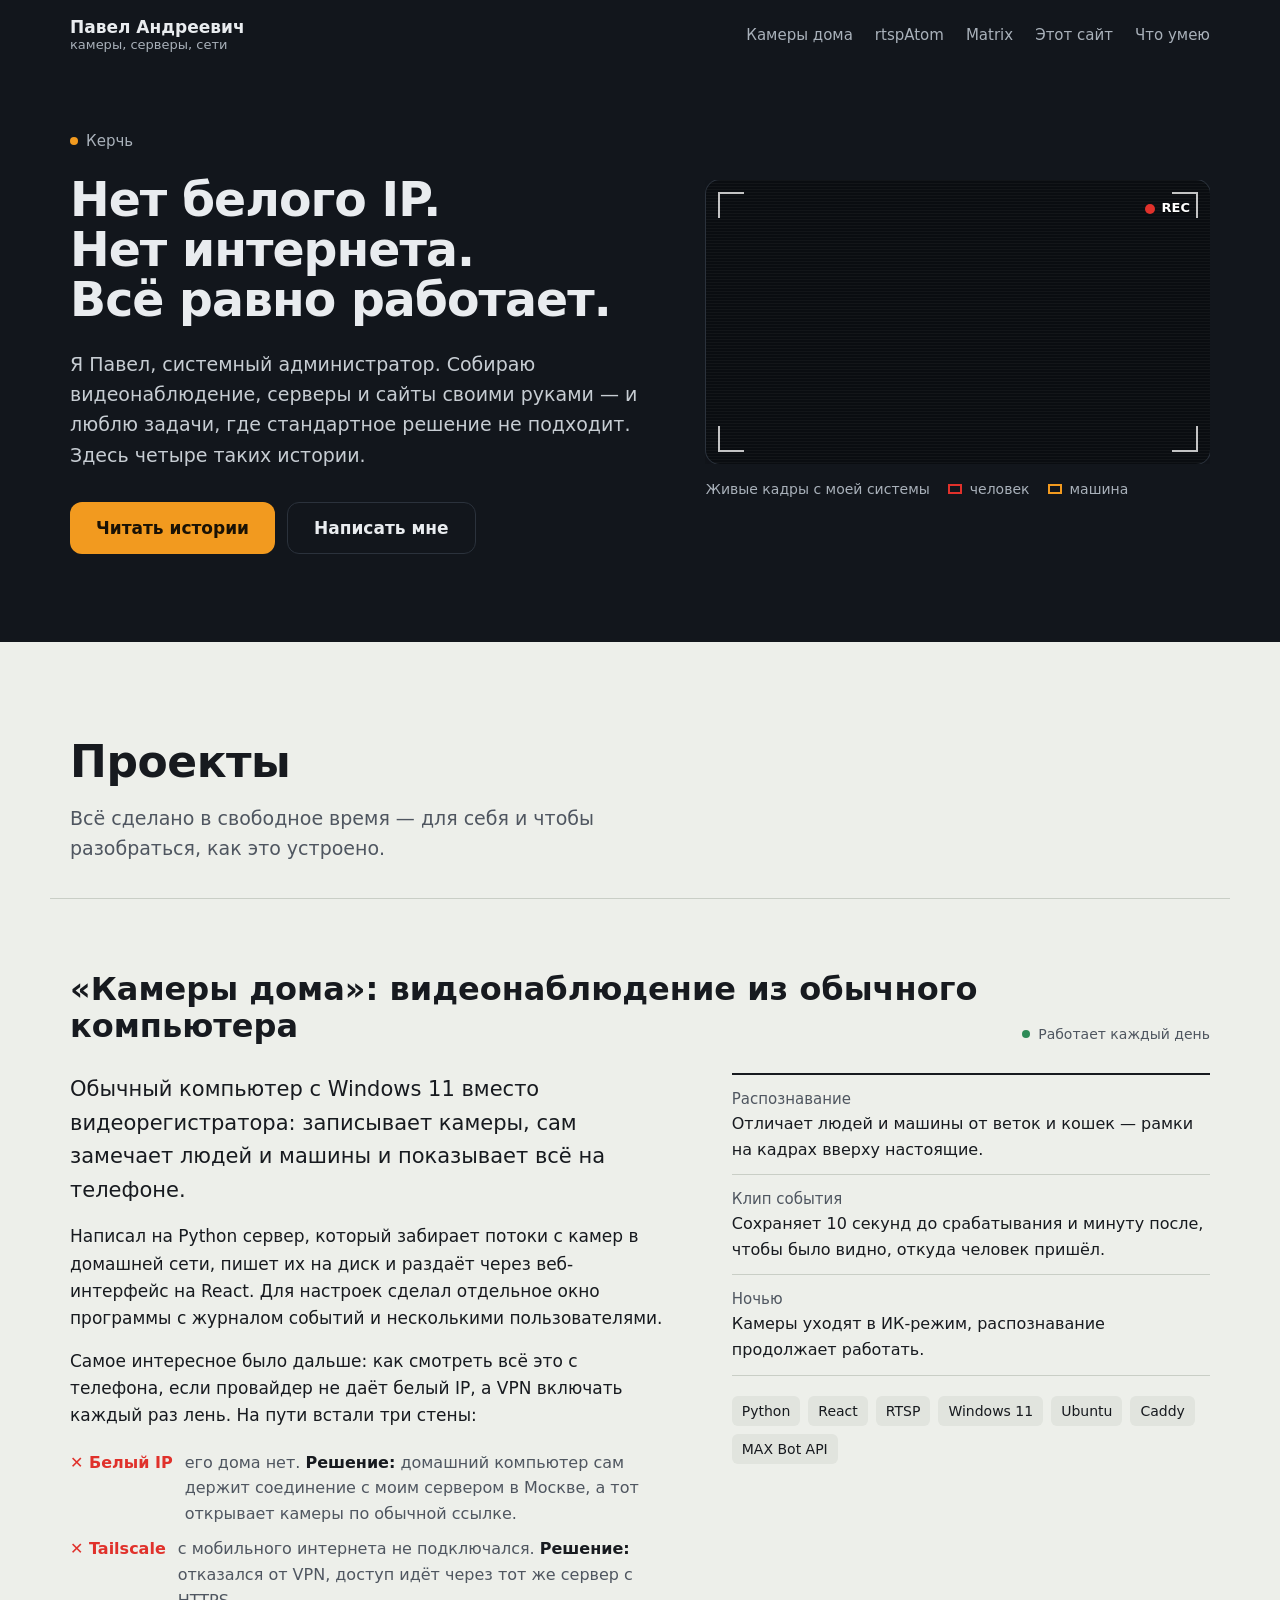
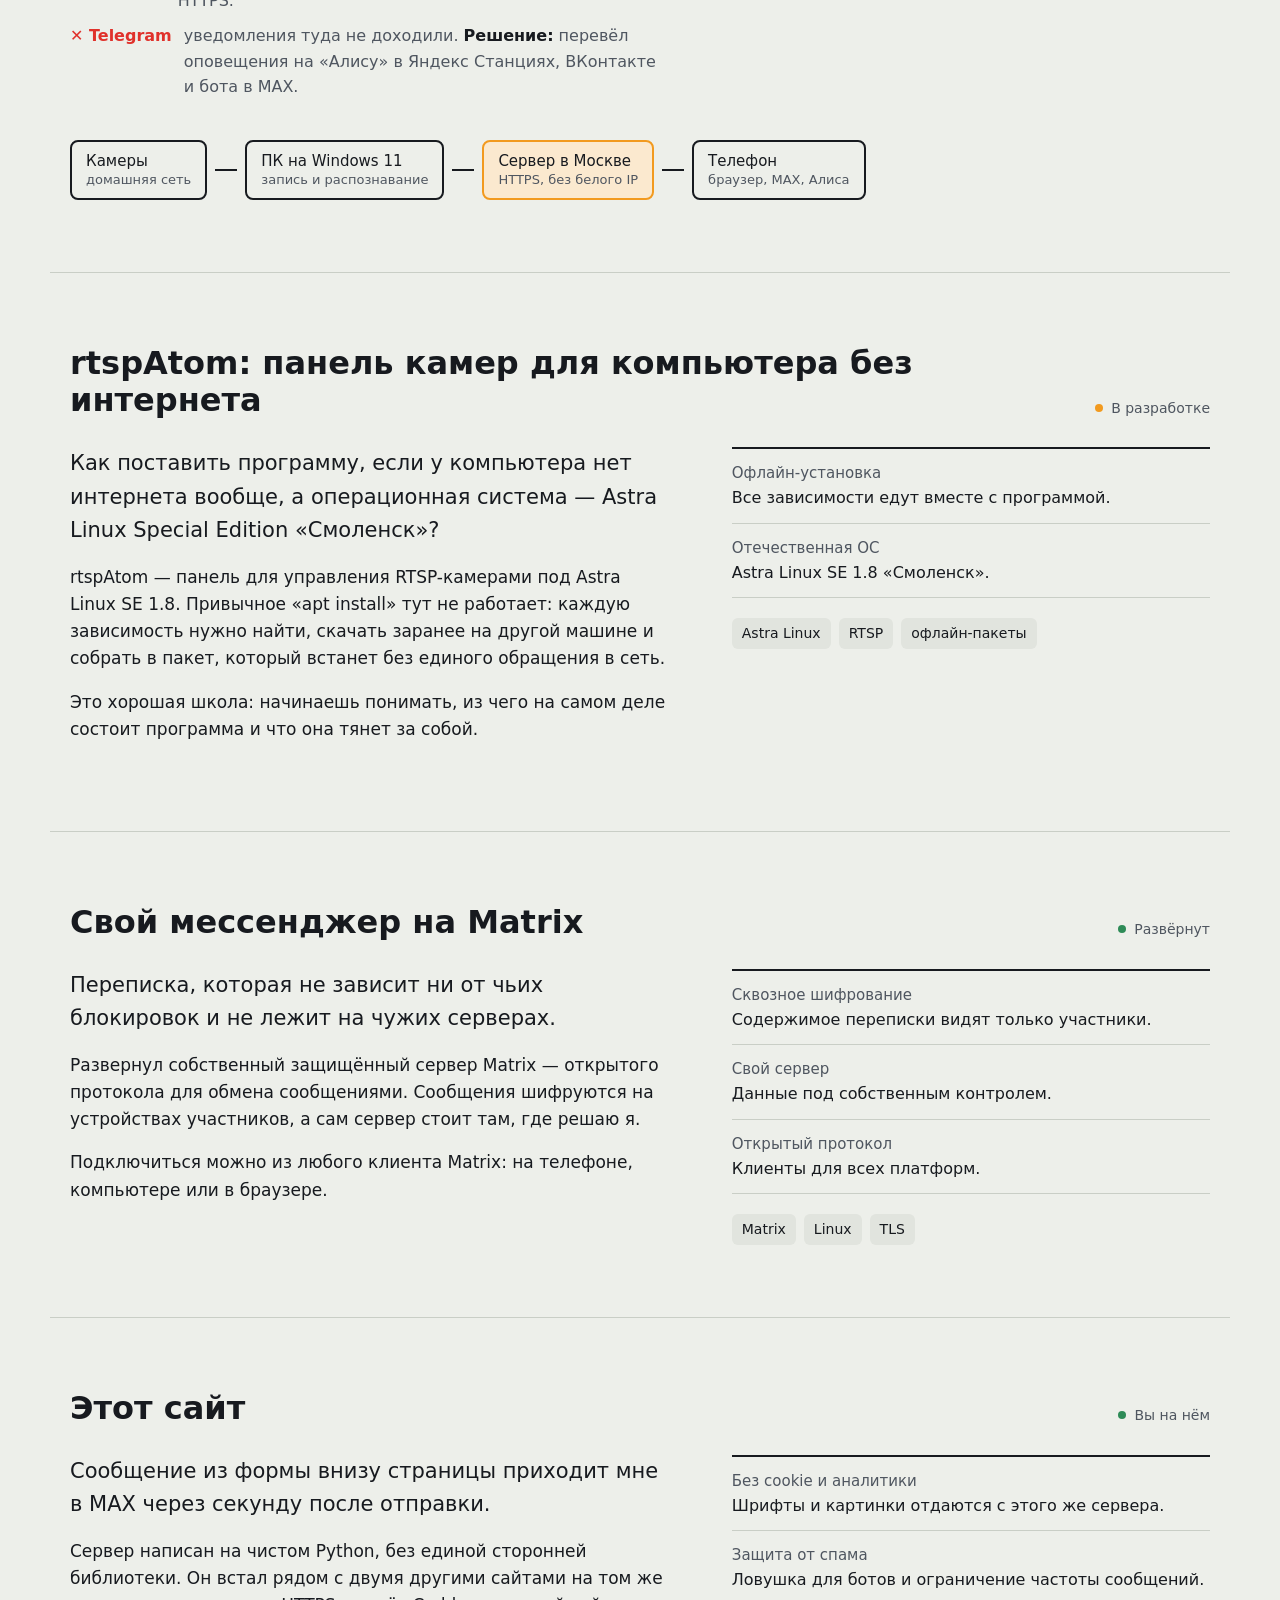
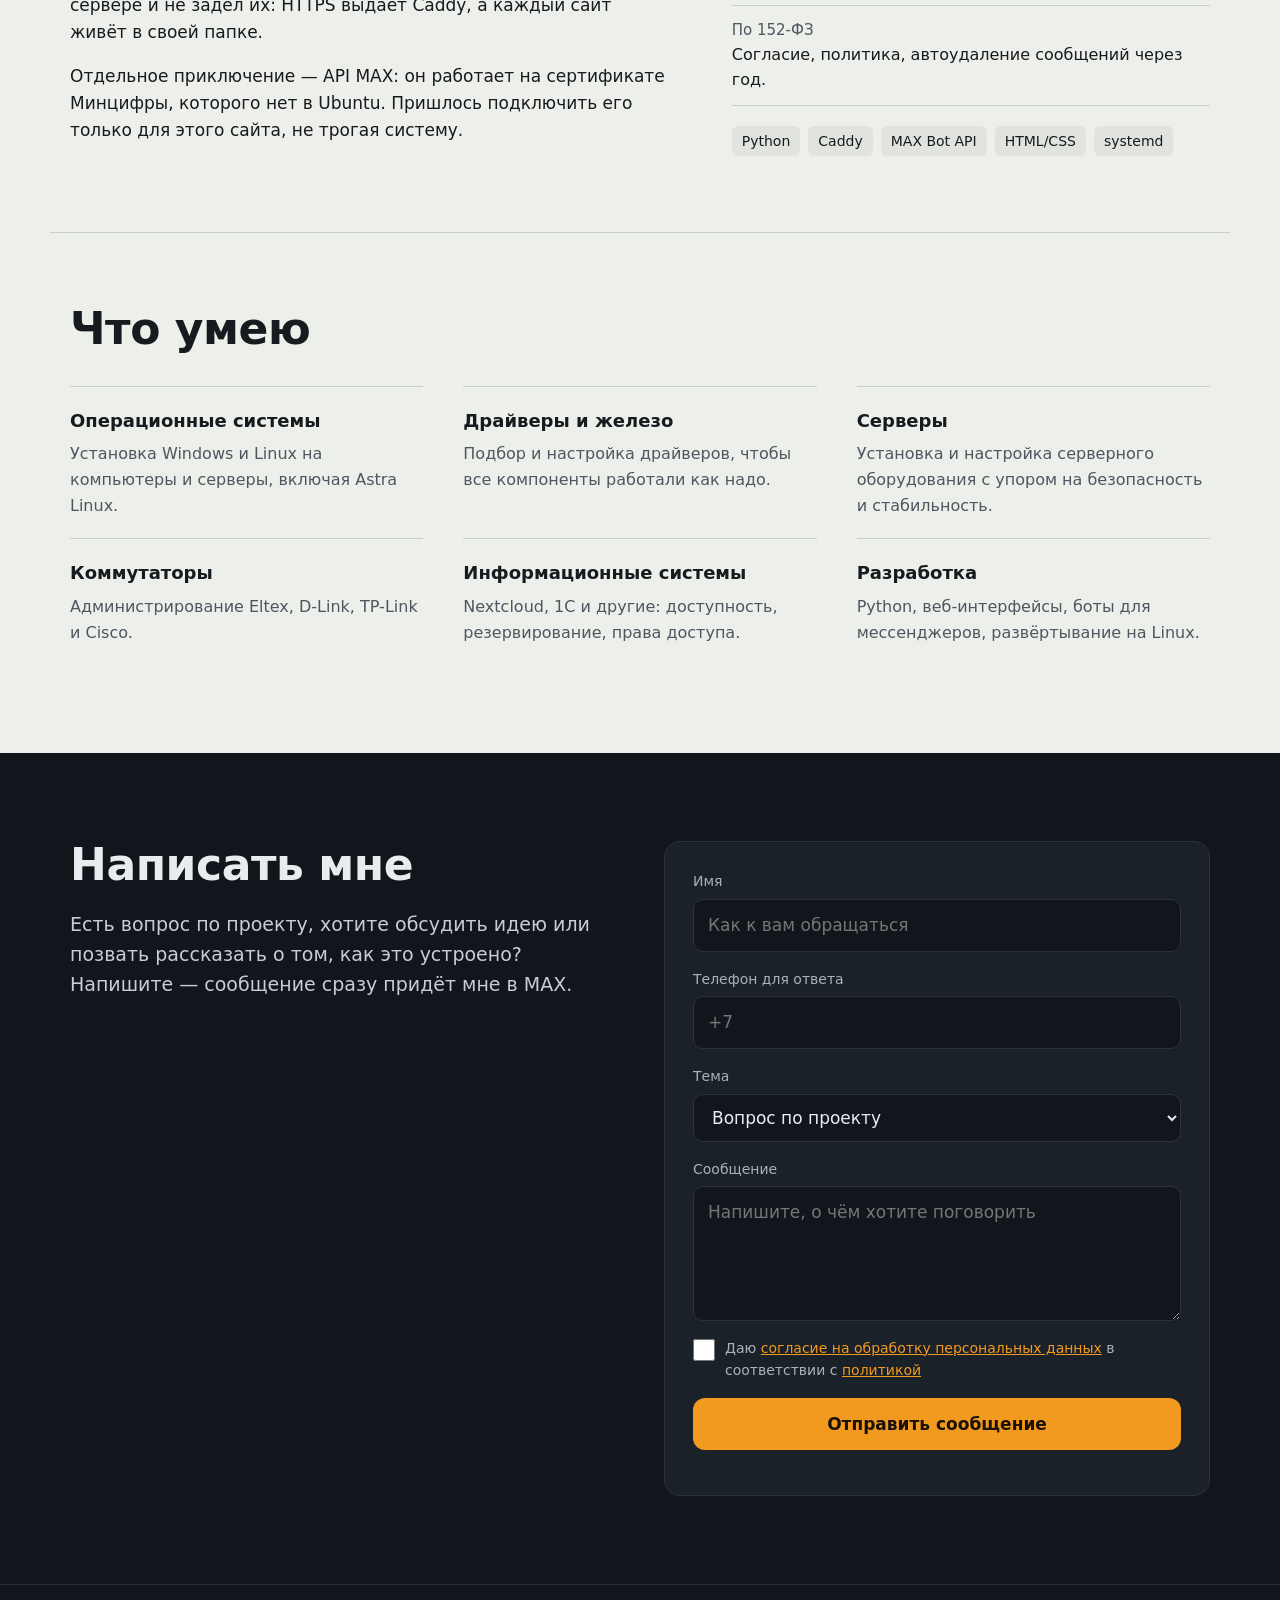
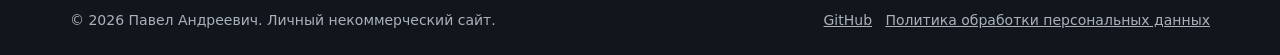
==== commit 4ad964ec: "Сайт-портфолио вместо коммерческого: проекты, навыки, обратная связь - убраны услуги, цены и заявки " ====
--- a/public/index.html
+++ b/public/index.html
@@ -3,8 +3,8 @@
 <head>
 <meta charset="utf-8">
 <meta name="viewport" content="width=device-width, initial-scale=1">
-<title>Видеонаблюдение и сайты в Керчи — Павел, 8 989 629-69-39</title>
-<meta name="description" content="Установка видеонаблюдения в Керчи: просмотр камер с телефона, распознавание людей и машин. Создание сайтов любой сложности. Бесплатный выезд и расчёт.">
+<title>Павел Андреевич — камеры, серверы, сети</title>
+<meta name="description" content="Проекты Павла из Керчи: домашняя система видеонаблюдения с распознаванием людей и машин, панель RTSP для Astra Linux, свой сервер Matrix, этот сайт с уведомлениями в MAX.">
 <meta name="theme-color" content="#12161C">
 <link rel="stylesheet" href="/fonts/fonts.css">
 <style>
@@ -18,14 +18,14 @@
 }
 *{box-sizing:border-box}
 html{scroll-behavior:smooth}
-body{margin:0;background:var(--day);color:var(--ink);font-family:var(--body);font-size:17px;line-height:1.55;-webkit-font-smoothing:antialiased}
+body{margin:0;background:var(--day);color:var(--ink);font-family:var(--body);font-size:17px;line-height:1.6;-webkit-font-smoothing:antialiased}
 img{max-width:100%}
 a{color:var(--link-day)}a:hover{color:var(--ink)}
 :focus-visible{outline:3px solid var(--car);outline-offset:3px;border-radius:4px}
-.wrap{max-width:1180px;margin:0 auto;padding:0 20px}
+.wrap{max-width:1180px;margin:0 auto;padding-left:20px;padding-right:20px}
 h1,h2,h3{margin:0}
 h2{font-family:var(--display);font-weight:700;font-size:clamp(26px,4.2vw,44px);line-height:1.1;letter-spacing:-.01em}
-.lead{font-size:clamp(17px,1.6vw,19px);max-width:620px}
+.lead{font-size:clamp(17px,1.6vw,19px);max-width:640px}
 
 /* ---------- ночь ---------- */
 .night{background:var(--night);color:var(--on-night)}
@@ -37,12 +37,11 @@
 .nav{display:flex;flex-wrap:wrap;gap:6px 22px;font-size:15px}
 .nav a{color:var(--muted-night);text-decoration:none;min-height:32px;display:inline-flex;align-items:center}
 .nav a:hover{color:var(--on-night)}
-.tel{display:inline-flex;align-items:center;min-height:44px;padding:0 16px;border:1px solid var(--night-line);border-radius:10px;font-weight:600;text-decoration:none;color:var(--on-night)!important;white-space:nowrap}
 
 .hero{display:grid;grid-template-columns:minmax(0,1.15fr) minmax(0,1fr);gap:56px;align-items:center;padding-top:56px;padding-bottom:88px}
 .where{display:inline-flex;align-items:center;gap:8px;font-size:15px;color:var(--muted-night);margin-bottom:22px}
 .where i{width:8px;height:8px;border-radius:50%;background:var(--car)}
-.hero h1{font-family:var(--display);font-weight:700;font-size:clamp(26px,8vw,56px);line-height:1.04;letter-spacing:-.02em}
+.hero h1{font-family:var(--display);font-weight:700;font-size:clamp(26px,8vw,56px);line-height:1.05;letter-spacing:-.02em}
 .hero h1 span{display:block}
 .hero p{color:#C7CDD3;margin:24px 0 32px}
 .ctas{display:flex;flex-wrap:wrap;gap:12px}
@@ -53,11 +52,9 @@
 .btn-ghost{border:1px solid var(--night-line);color:var(--on-night)!important}
 .btn-ghost:hover{border-color:var(--muted-night)}
 
-/* монитор */
 .monitor{margin:0}
 .screen{position:relative;aspect-ratio:16/9;border-radius:14px;overflow:hidden;background:#0A0D11;box-shadow:0 0 0 1px var(--night-line),0 30px 80px -30px rgba(0,0,0,.8)}
 .screen img{position:absolute;inset:0;width:100%;height:100%;object-fit:cover;opacity:0;animation:feed 16s infinite}
-.screen img:nth-of-type(1){animation-delay:0s}
 .screen img:nth-of-type(2){animation-delay:4s}
 .screen img:nth-of-type(3){animation-delay:8s}
 .screen img:nth-of-type(4){animation-delay:12s}
@@ -79,102 +76,93 @@
 .key i{width:14px;height:10px;border:2px solid}
 .key.p i{border-color:var(--person)}.key.c i{border-color:var(--car)}
 
-/* загрузка: монитор включается, строки заголовка поднимаются */
 .js .hero h1 span,.js .hero .where,.js .hero p,.js .hero .ctas{opacity:0;transform:translateY(18px);animation:rise .7s cubic-bezier(.2,.7,.2,1) forwards}
 .js .hero .where{animation-delay:.05s}
 .js .hero h1 span:nth-child(1){animation-delay:.12s}
 .js .hero h1 span:nth-child(2){animation-delay:.24s}
-.js .hero p{animation-delay:.4s}
-.js .hero .ctas{animation-delay:.5s}
+.js .hero h1 span:nth-child(3){animation-delay:.36s}
+.js .hero p{animation-delay:.5s}
+.js .hero .ctas{animation-delay:.6s}
 @keyframes rise{to{opacity:1;transform:none}}
 .js .screen{animation:poweron .9s .35s both}
 @keyframes poweron{0%{clip-path:inset(49.5% 0 49.5% 0);filter:brightness(3)}45%{clip-path:inset(49.5% 0 49.5% 0);filter:brightness(3)}70%{clip-path:inset(0 0 0 0);filter:brightness(1.6)}100%{clip-path:inset(0 0 0 0);filter:none}}
 
-/* ---------- день ---------- */
-.day-intro{padding-top:96px;padding-bottom:24px}
-.split{display:grid;grid-template-columns:minmax(0,1fr) minmax(0,1.4fr);gap:32px 64px;align-items:start}
-.split .lead{color:var(--muted);margin-top:16px}
-.section{padding-top:72px;padding-bottom:72px}
-.section + .section{border-top:1px solid var(--day-line)}
-
-.day-intro .split{grid-template-columns:minmax(0,1fr);gap:36px}
-.feat{list-style:none;margin:0;padding:0;display:grid;grid-template-columns:repeat(3,minmax(0,1fr));gap:0 40px}
-.feat li{padding:22px 0;border-top:1px solid var(--day-line);display:grid;grid-template-columns:32px minmax(0,1fr);grid-template-rows:auto 1fr;align-content:start;gap:4px 16px}
-.feat svg{grid-row:span 2;margin-top:2px}
-.feat h3{font-size:19px;font-weight:600}
-.feat p{margin:0;color:var(--muted)}
-.note{margin-top:28px;padding:18px 20px;border-radius:12px;background:var(--day-2);color:var(--muted);font-size:16px}
-.note b{color:var(--ink)}
-
-/* прайс */
-.price{list-style:none;margin:32px 0 0;padding:0}
-.price li{position:relative;display:grid;grid-template-columns:minmax(0,1fr) auto;gap:4px 24px;padding:20px 18px;margin:0 -18px;border-radius:6px}
-.price li + li{border-top:1px solid var(--day-line)}
-.price h3{font-size:19px;font-weight:600}
-.price p{grid-column:1;margin:0;color:var(--muted);font-size:16px;max-width:620px}
-.price .sum{grid-row:1/span 2;grid-column:2;align-self:center;font-family:var(--display);font-weight:500;font-size:clamp(18px,2.2vw,24px);white-space:nowrap;font-variant-numeric:tabular-nums}
-.price .sum small{font-family:var(--body);font-size:15px;font-weight:400;color:var(--muted)}
-/* рамка распознавания при наведении */
-.price li::before{content:"";position:absolute;inset:4px;border:2px solid var(--car);border-radius:4px;opacity:0;clip-path:inset(0 100% 100% 0);transition:clip-path .35s ease,opacity .2s}
-.price li:hover::before{opacity:1;clip-path:inset(0 0 0 0)}
-.price li::after{content:attr(data-tag);position:absolute;left:4px;top:-18px;background:var(--car);color:#1A1205;font-size:12px;font-weight:600;padding:1px 7px;border-radius:3px 3px 0 0;opacity:0;transition:opacity .2s .15s}
-.price li:hover::after{opacity:1}
-.terms{margin:20px 0 0;color:var(--muted);font-size:15px}
-
-.proof{display:flex;gap:16px;align-items:center;margin-top:28px;padding:18px 20px;border-radius:12px;border:1px dashed var(--day-line);font-size:16px;color:var(--muted)}
-.proof svg{flex:none}
-
-.steps{list-style:none;margin:36px 0 0;padding:0;display:grid;grid-template-columns:repeat(4,minmax(0,1fr));gap:28px;counter-reset:s}
-.steps li{counter-increment:s;padding-top:18px;border-top:2px solid var(--ink)}
-.steps li::before{content:counter(s);display:block;font-family:var(--display);font-weight:700;font-size:28px;margin-bottom:8px}
-.steps h3{font-size:18px;font-weight:600;margin-bottom:6px}
-.steps p{margin:0;color:var(--muted);font-size:16px}
-
-.faq{max-width:820px;margin-top:28px;border-top:1px solid var(--day-line)}
-.faq details{border-bottom:1px solid var(--day-line)}
-.faq summary{list-style:none;cursor:pointer;display:flex;justify-content:space-between;gap:16px;align-items:center;padding:20px 0;font-size:18px;font-weight:600}
-.faq summary::-webkit-details-marker{display:none}
-.faq summary::after{content:"";flex:none;width:12px;height:12px;border-right:2px solid;border-bottom:2px solid;transform:rotate(45deg) translateY(-3px);transition:transform .2s}
-.faq details[open] summary::after{transform:rotate(-135deg) translateX(-3px)}
-.faq details p{margin:0 0 20px;color:var(--muted);max-width:680px}
-.faq details[open] p{animation:open .25s ease}
-@keyframes open{from{opacity:0;transform:translateY(-6px)}}
-
-/* ---------- снова ночь: заявка ---------- */
+/* ---------- день: проекты ---------- */
+.intro{padding-top:96px;padding-bottom:16px}
+.intro .lead{color:var(--muted);margin-top:16px}
+.case{padding-top:72px;padding-bottom:72px;border-top:1px solid var(--day-line)}
+.case-head{display:grid;grid-template-columns:minmax(0,1fr) auto;gap:8px 24px;align-items:end;margin-bottom:28px}
+.case-head h3{font-family:var(--display);font-weight:700;font-size:clamp(22px,3vw,32px);line-height:1.15}
+.status{font-size:14px;color:var(--muted);display:inline-flex;align-items:center;gap:8px;white-space:nowrap}
+.status i{width:8px;height:8px;border-radius:50%;background:#2E8B57}
+.status.wip i{background:var(--car)}
+.case-body{display:grid;grid-template-columns:minmax(0,1.25fr) minmax(0,1fr);gap:40px 64px;align-items:start}
+.story p{margin:0 0 16px;max-width:640px}
+.story p.hook{font-size:clamp(18px,1.8vw,21px);font-weight:500;color:var(--ink)}
+.walls{list-style:none;margin:20px 0 0;padding:0;display:flex;flex-direction:column;gap:10px}
+.walls li{display:grid;grid-template-columns:auto minmax(0,1fr);gap:12px;align-items:baseline;font-size:16px}
+.walls s{text-decoration:none;color:var(--person);font-weight:600;white-space:nowrap}
+.walls s::before{content:"✕ "}
+.walls span{color:var(--muted)}
+.walls b{color:var(--ink);font-weight:600}
+.side{display:flex;flex-direction:column;gap:20px}
+.done{list-style:none;margin:0;padding:0;border-top:2px solid var(--ink)}
+.done li{padding:12px 0;border-bottom:1px solid var(--day-line);font-size:16px}
+.done li b{display:block;font-size:15px;color:var(--muted);font-weight:500}
+.stack{display:flex;flex-wrap:wrap;gap:8px;margin:0;padding:0;list-style:none}
+.stack li{font-size:14px;padding:4px 10px;border-radius:6px;background:var(--day-2);color:var(--ink)}
+
+/* схема прохода сигнала */
+.route{display:flex;flex-wrap:nowrap;align-items:center;gap:8px;margin:28px 0 0;padding:0;list-style:none}
+.route li{display:flex;align-items:center;gap:8px}
+.route li + li::before{content:"";width:22px;height:2px;background:var(--ink);flex:none}
+.node{padding:10px 14px;border:2px solid var(--ink);border-radius:8px;font-size:15px;line-height:1.3;background:var(--day)}
+.node small{display:block;color:var(--muted);font-size:13px}
+.node.hot{border-color:var(--car);background:#FBE9CF}
+
+/* навыки */
+.skills{padding-top:72px;padding-bottom:88px;border-top:1px solid var(--day-line)}
+.skill-grid{display:grid;grid-template-columns:repeat(3,minmax(0,1fr));gap:0 40px;margin-top:32px}
+.skill-grid section{padding:20px 0;border-top:1px solid var(--day-line)}
+.skill-grid h3{font-size:18px;font-weight:600;margin-bottom:6px}
+.skill-grid p{margin:0;color:var(--muted);font-size:16px}
+
+/* ---------- снова ночь ---------- */
 .contact{padding-top:88px;padding-bottom:88px}
 .contact-grid{display:grid;grid-template-columns:minmax(0,1fr) minmax(0,1fr);gap:48px;align-items:start}
 .contact p{color:#C7CDD3}
-.bigtel{display:inline-block;margin-top:18px;font-family:var(--display);font-weight:700;font-size:clamp(24px,3.4vw,36px);text-decoration:none;color:var(--on-night)!important}
-#lead-form{background:var(--night-2);border:1px solid var(--night-line);border-radius:16px;padding:28px;display:flex;flex-direction:column;gap:16px}
+#msg-form{background:var(--night-2);border:1px solid var(--night-line);border-radius:16px;padding:28px;display:flex;flex-direction:column;gap:16px}
 .field{display:flex;flex-direction:column;gap:6px}
 .field label{font-size:14px;color:var(--muted-night)}
-#lead-form input,#lead-form select,#lead-form textarea{min-height:48px;padding:12px 14px;border-radius:10px;border:1px solid var(--night-line);background:var(--night);color:var(--on-night);font:inherit;width:100%}
-#lead-form textarea{resize:vertical}
-#lead-form input:focus,#lead-form select:focus,#lead-form textarea:focus{outline:2px solid var(--car);outline-offset:1px}
-#lead-form button:disabled{opacity:.6;cursor:wait}
+#msg-form input,#msg-form select,#msg-form textarea{min-height:48px;padding:12px 14px;border-radius:10px;border:1px solid var(--night-line);background:var(--night);color:var(--on-night);font:inherit;width:100%}
+#msg-form textarea{resize:vertical}
+#msg-form input:focus,#msg-form select:focus,#msg-form textarea:focus{outline:2px solid var(--car);outline-offset:1px}
+#msg-form button:disabled{opacity:.6;cursor:wait}
 .hp{position:absolute;left:-9999px;width:1px;height:1px;overflow:hidden}
 .agree{display:flex;gap:10px;align-items:flex-start;font-size:14px;color:var(--muted-night)}
-#lead-form .agree input{padding:0;border:0;width:22px;height:22px;min-height:0;margin:2px 0 0;flex:none;accent-color:var(--car)}
+#msg-form .agree input{padding:0;border:0;width:22px;height:22px;min-height:0;margin:2px 0 0;flex:none;accent-color:var(--car)}
 #f-status{margin:0;font-size:15px;min-height:1px}
 .ok{color:#9FD39A}.err{color:#FF9D8A}
 footer{border-top:1px solid var(--night-line);padding:24px 0;font-size:14px;color:var(--muted-night)}
 footer .wrap{display:flex;flex-wrap:wrap;justify-content:space-between;gap:10px}
 footer a{color:var(--muted-night)!important}
 
-@media (min-width:901px){.hero h1{font-size:clamp(34px,3.9vw,56px)}}
+@media (min-width:901px){.hero h1{font-size:clamp(34px,3.7vw,54px)}}
 @media (max-width:900px){
-  .hero,.split,.contact-grid{grid-template-columns:minmax(0,1fr)}
+  .route{flex-wrap:wrap}
+  .hero,.contact-grid,.case-body{grid-template-columns:minmax(0,1fr)}
   .hero{gap:40px;padding-top:32px;padding-bottom:64px}
-  .feat{grid-template-columns:repeat(2,minmax(0,1fr));gap:0 28px}
-  .steps{grid-template-columns:repeat(2,minmax(0,1fr))}
-  .day-intro{padding-top:72px}
+  .skill-grid{grid-template-columns:repeat(2,minmax(0,1fr));gap:0 28px}
+  .intro{padding-top:72px}
 }
 @media (max-width:560px){
-  .steps,.feat{grid-template-columns:minmax(0,1fr)}
-  .price li{grid-template-columns:minmax(0,1fr);margin:0 -10px;padding:18px 10px}
-  .price .sum{grid-row:auto;grid-column:1;margin-top:6px}
-  .nav{order:3;width:100%}
-  #lead-form{padding:20px}
+  .skill-grid{grid-template-columns:minmax(0,1fr)}
+  .case-head{grid-template-columns:minmax(0,1fr)}
+  .route{flex-direction:column;align-items:flex-start}
+  .route li{flex-direction:column;align-items:flex-start}
+  .route li + li::before{width:2px;height:16px;margin-left:20px}
+  .walls li{grid-template-columns:minmax(0,1fr);gap:2px}
+  #msg-form{padding:20px}
 }
 @media (prefers-reduced-motion:reduce){
   *,*::before,*::after{animation:none!important;transition:none!important}
@@ -191,25 +179,25 @@
   <header class="wrap top">
     <a class="brand" href="#top" id="top">
       <b>Павел Андреевич</b>
-      <span>камеры и сайты в Керчи</span>
+      <span>камеры, серверы, сети</span>
     </a>
     <nav class="nav" aria-label="Разделы">
-      <a href="#cctv">Видеонаблюдение</a>
-      <a href="#sites">Сайты</a>
-      <a href="#how">Как работаю</a>
-      <a href="#faq">Вопросы</a>
+      <a href="#cams">Камеры дома</a>
+      <a href="#rtspatom">rtspAtom</a>
+      <a href="#matrix">Matrix</a>
+      <a href="#site">Этот сайт</a>
+      <a href="#skills">Что умею</a>
     </nav>
-    <a class="tel" href="tel:+79896296939">8 989 629-69-39</a>
   </header>
 
   <section class="wrap hero">
     <div>
-      <div class="where"><i></i>Керчь и окрестности</div>
-      <h1><span>Ставлю камеры.</span><span>Делаю сайты.</span></h1>
-      <p class="lead">Видеонаблюдение, которое само замечает людей и машины и показывает картинку на телефоне. И сайты любой сложности — от визитки до личного кабинета.</p>
+      <div class="where"><i></i>Керчь</div>
+      <h1><span>Нет белого IP.</span><span>Нет интернета.</span><span>Всё равно работает.</span></h1>
+      <p class="lead">Я Павел, системный администратор. Собираю видеонаблюдение, серверы и сайты своими руками — и люблю задачи, где стандартное решение не подходит. Здесь четыре таких истории.</p>
       <div class="ctas">
-        <a class="btn btn-main" href="#contact">Оставить заявку</a>
-        <a class="btn btn-ghost" href="#cctv-prices">Посмотреть цены</a>
+        <a class="btn btn-main" href="#cams">Читать истории</a>
+        <a class="btn btn-ghost" href="#contact">Написать мне</a>
       </div>
     </div>
     <figure class="monitor">
@@ -223,7 +211,7 @@
         <div class="rec" aria-hidden="true"><i></i>REC</div>
       </div>
       <figcaption>
-        <span>Кадры с моей рабочей системы</span>
+        <span>Живые кадры с моей системы</span>
         <span class="key p"><i></i>человек</span>
         <span class="key c"><i></i>машина</span>
       </figcaption>
@@ -232,146 +220,148 @@
 </div>
 
 <main>
-  <section class="wrap day-intro" id="cctv">
-    <div class="split">
-      <div>
-        <h2>Видеонаблюдение под ключ</h2>
-        <p class="lead">Подберу камеры, проложу кабель, настрою запись и доступ с телефона. Работаю с домами, дачами, магазинами и предприятиями.</p>
-      </div>
-      <ul class="feat">
-        <li>
-          <svg aria-hidden="true" width="28" height="28" viewBox="0 0 24 24" fill="none" stroke="currentColor" stroke-width="1.8" stroke-linecap="round" stroke-linejoin="round"><path d="M3 9l9-6 9 6v11a1 1 0 0 1-1 1H4a1 1 0 0 1-1-1z"/><path d="M9 21V12h6v9"/></svg>
-          <h3>Дом и дача</h3>
-          <p>Камеры по периметру, ворота, двор. Ночная съёмка в ИК-режиме.</p>
-        </li>
-        <li>
-          <svg aria-hidden="true" width="28" height="28" viewBox="0 0 24 24" fill="none" stroke="currentColor" stroke-width="1.8" stroke-linecap="round" stroke-linejoin="round"><path d="M3 7h18l-1.5 5h-15z"/><path d="M5 12v8h14v-8"/><path d="M10 20v-5h4v5"/></svg>
-          <h3>Магазины и сервисы</h3>
-          <p>Касса, зал, склад, вход. Архив, к которому легко вернуться в спорной ситуации.</p>
-        </li>
-        <li>
-          <svg aria-hidden="true" width="28" height="28" viewBox="0 0 24 24" fill="none" stroke="currentColor" stroke-width="1.8" stroke-linecap="round" stroke-linejoin="round"><rect x="6" y="2" width="12" height="20" rx="2"/><path d="M11 18h2"/></svg>
-          <h3>Камеры в телефоне</h3>
-          <p>Смотрите из любой точки без белого IP и сложных настроек.</p>
-        </li>
-        <li>
-          <svg aria-hidden="true" width="28" height="28" viewBox="0 0 24 24" fill="none" stroke="currentColor" stroke-width="1.8" stroke-linecap="round" stroke-linejoin="round"><rect x="3" y="4" width="18" height="12" rx="2"/><path d="M8 20h8"/><path d="M12 16v4"/></svg>
-          <h3>Запись на ваш компьютер</h3>
-          <p>Без отдельного регистратора: нужен только коммутатор для камер.</p>
-        </li>
-        <li>
-          <svg aria-hidden="true" width="28" height="28" viewBox="0 0 24 24" fill="none" stroke="currentColor" stroke-width="1.8" stroke-linecap="round" stroke-linejoin="round"><rect x="4" y="4" width="16" height="16" rx="1"/><path d="M9 4v16"/><path d="M4 10h5"/></svg>
-          <h3>Распознавание</h3>
-          <p>Система отличает людей и машины от веток и кошек и не дёргает зря.</p>
-        </li>
-        <li>
-          <svg aria-hidden="true" width="28" height="28" viewBox="0 0 24 24" fill="none" stroke="currentColor" stroke-width="1.8" stroke-linecap="round" stroke-linejoin="round"><path d="M12 3l8 4v5c0 5-3.5 8-8 9-4.5-1-8-4-8-9V7z"/><path d="M9 12l2 2 4-4"/></svg>
-          <h3>Для организаций</h3>
-          <p>Системы на Astra Linux и других отечественных ОС, работа в закрытых сетях.</p>
-        </li>
-      </ul>
-    </div>
-    <p class="note"><b>Уведомления в MAX</b> со снимком события настраиваю для самозанятых, ИП и организаций: по правилам MAX ботов создают только они.</p>
+  <section class="wrap intro" aria-labelledby="projects-h">
+    <h2 id="projects-h">Проекты</h2>
+    <p class="lead">Всё сделано в свободное время — для себя и чтобы разобраться, как это устроено.</p>
   </section>
 
-  <section class="wrap section" id="cctv-prices" aria-labelledby="cctv-prices-h">
-    <h2 id="cctv-prices-h">Цены на видеонаблюдение</h2>
-    <ul class="price">
-      <li data-tag="камера">
-        <h3>Установка одной камеры</h3>
-        <p>Монтаж, кабель до 10 м, подключение и настройка.</p>
-        <div class="sum">от 2 500 ₽</div>
-      </li>
-      <li data-tag="2 камеры">
-        <h3>Старт</h3>
-        <p>Две камеры, запись, просмотр с телефона.</p>
-        <div class="sum">от 6 000 ₽</div>
-      </li>
-      <li data-tag="4 камеры">
-        <h3>Дом целиком</h3>
-        <p>Четыре камеры, доступ из любой точки, распознавание людей и машин.</p>
-        <div class="sum">от 12 000 ₽</div>
-      </li>
-      <li data-tag="8+ камер">
-        <h3>Бизнес</h3>
-        <p>От восьми камер, большой архив, доступ для сотрудников.</p>
-        <div class="sum">от 25 000 ₽</div>
-      </li>
-      <li data-tag="ПК">
-        <h3>Запись на ваш компьютер</h3>
-        <p>Установка и настройка программы вместо регистратора.</p>
-        <div class="sum">от 3 000 ₽</div>
-      </li>
-      <li data-tag="поддержка">
-        <h3>Обслуживание</h3>
-        <p>Удалённая помощь, проверка записи, обновления.</p>
-        <div class="sum">от 1 000 ₽ <small>в месяц</small></div>
-      </li>
-    </ul>
-    <p class="terms">Цены за работу. Оборудование — по смете: подберу под бюджет или поставлю ваше. Выезд и расчёт бесплатно. Срок хранения записи зависит от диска и числа камер.</p>
-  </section>
-
-  <section class="wrap section" id="sites" aria-labelledby="sites-h">
-    <div class="split">
-      <div>
-        <h2 id="sites-h">Сайты любой сложности</h2>
-        <p class="lead">Делаю сайты, которые работают на бизнес: быстро грузятся, нормально выглядят на телефоне и присылают заявки прямо в мессенджер.</p>
-      </div>
-      <div>
-        <ul class="price" style="margin-top:0">
-          <li data-tag="визитка">
-            <h3>Сайт-визитка</h3>
-            <p>Одна-три страницы: кто вы, что делаете, как связаться.</p>
-            <div class="sum">от 10 000 ₽</div>
-          </li>
-          <li data-tag="лендинг">
-            <h3>Лендинг</h3>
-            <p>Продающая страница под одну услугу, с формой заявки.</p>
-            <div class="sum">от 15 000 ₽</div>
-          </li>
-          <li data-tag="компания">
-            <h3>Сайт компании</h3>
-            <p>Несколько разделов, услуги, новости, контакты.</p>
-            <div class="sum">от 50 000 ₽</div>
-          </li>
-          <li data-tag="магазин">
-            <h3>Интернет-магазин</h3>
-            <p>Каталог, корзина, приём заказов и оплаты.</p>
-            <div class="sum">от 70 000 ₽</div>
-          </li>
-          <li data-tag="сервис">
-            <h3>Веб-сервис</h3>
-            <p>Личные кабинеты, панели управления, интеграции, боты.</p>
-            <div class="sum">от 100 000 ₽</div>
-          </li>
-        </ul>
-        <div class="proof">
-          <svg aria-hidden="true" width="28" height="28" viewBox="0 0 24 24" fill="none" stroke="#9A4500" stroke-width="1.8" stroke-linecap="round" stroke-linejoin="round"><path d="M4 12l5 5L20 6"/></svg>
-          <span>Этот сайт тоже сделал я. Заявка из формы ниже приходит мне в MAX за секунду.</span>
-        </div>
-      </div>
-    </div>
-  </section>
-
-  <section class="wrap section" id="how" aria-labelledby="how-h">
-    <h2 id="how-h">Как работаю</h2>
-    <ol class="steps">
-      <li><h3>Заявка</h3><p>Пишете или звоните, задаю пару вопросов о задаче.</p></li>
-      <li><h3>Расчёт</h3><p>Выезжаю на объект или созваниваемся, называю точную цену.</p></li>
-      <li><h3>Работа</h3><p>Монтирую систему или делаю сайт, показываю промежуточный результат.</p></li>
-      <li><h3>Сдача</h3><p>Показываю, как пользоваться, и остаюсь на связи.</p></li>
+  <!-- 1. Камеры дома -->
+  <article class="wrap case" id="cams" aria-labelledby="cams-h">
+    <div class="case-head">
+      <h3 id="cams-h">«Камеры дома»: видеонаблюдение из обычного компьютера</h3>
+      <span class="status"><i></i>Работает каждый день</span>
+    </div>
+    <div class="case-body">
+      <div class="story">
+        <p class="hook">Обычный компьютер с Windows 11 вместо видеорегистратора: записывает камеры, сам замечает людей и машины и показывает всё на телефоне.</p>
+        <p>Написал на Python сервер, который забирает потоки с камер в домашней сети, пишет их на диск и раздаёт через веб-интерфейс на React. Для настроек сделал отдельное окно программы с журналом событий и несколькими пользователями.</p>
+        <p>Самое интересное было дальше: как смотреть всё это с телефона, если провайдер не даёт белый IP, а VPN включать каждый раз лень. На пути встали три стены:</p>
+        <ul class="walls">
+          <li><s>Белый IP</s><span>его дома нет. <b>Решение:</b> домашний компьютер сам держит соединение с моим сервером в Москве, а тот открывает камеры по обычной ссылке.</span></li>
+          <li><s>Tailscale</s><span>с мобильного интернета не подключался. <b>Решение:</b> отказался от VPN, доступ идёт через тот же сервер с HTTPS.</span></li>
+          <li><s>Telegram</s><span>уведомления туда не доходили. <b>Решение:</b> перевёл оповещения на «Алису» в Яндекс Станциях, ВКонтакте и бота в MAX.</span></li>
+        </ul>
+      </div>
+      <div class="side">
+        <ul class="done">
+          <li><b>Распознавание</b>Отличает людей и машины от веток и кошек — рамки на кадрах вверху настоящие.</li>
+          <li><b>Клип события</b>Сохраняет 10 секунд до срабатывания и минуту после, чтобы было видно, откуда человек пришёл.</li>
+          <li><b>Ночью</b>Камеры уходят в ИК-режим, распознавание продолжает работать.</li>
+        </ul>
+        <ul class="stack" aria-label="Технологии">
+          <li>Python</li><li>React</li><li>RTSP</li><li>Windows 11</li><li>Ubuntu</li><li>Caddy</li><li>MAX Bot API</li>
+        </ul>
+      </div>
+    </div>
+    <ol class="route" style="margin-top:40px" aria-label="Путь видео от камеры до телефона">
+      <li><span class="node">Камеры<small>домашняя сеть</small></span></li>
+      <li><span class="node">ПК на Windows 11<small>запись и распознавание</small></span></li>
+      <li><span class="node hot">Сервер в Москве<small>HTTPS, без белого IP</small></span></li>
+      <li><span class="node">Телефон<small>браузер, MAX, Алиса</small></span></li>
     </ol>
-  </section>
-
-  <section class="wrap section" id="faq" aria-labelledby="faq-h">
-    <h2 id="faq-h">Вопросы</h2>
-    <div class="faq">
-      <details><summary>Нужен ли интернет на объекте?</summary><p>Для записи нет, всё хранится на месте. Для просмотра с телефона нужен любой интернет, белый IP не требуется.</p></details>
-      <details><summary>Сколько хранится запись?</summary><p>Зависит от объёма диска и количества камер. Подберу вариант под нужный срок.</p></details>
-      <details><summary>Обязательно покупать регистратор?</summary><p>Нет. Систему можно запустить на вашем компьютере, если докупить коммутатор для камер.</p></details>
-      <details><summary>Можно поставить мои старые камеры?</summary><p>Чаще всего да, если они поддерживают RTSP. Проверю на выезде.</p></details>
-      <details><summary>Сколько делается сайт?</summary><p>Визитка и лендинг — от нескольких дней, сайт компании — от двух недель, магазин и сервис — по договорённости после обсуждения задачи.</p></details>
-      <details><summary>Кто будет размещать сайт и домен?</summary><p>Помогу купить домен и хостинг на ваше имя, всё настрою. Сайт и доступы остаются у вас.</p></details>
+  </article>
+
+  <!-- 2. rtspAtom -->
+  <article class="wrap case" id="rtspatom" aria-labelledby="rtsp-h">
+    <div class="case-head">
+      <h3 id="rtsp-h">rtspAtom: панель камер для компьютера без интернета</h3>
+      <span class="status wip"><i></i>В разработке</span>
+    </div>
+    <div class="case-body">
+      <div class="story">
+        <p class="hook">Как поставить программу, если у компьютера нет интернета вообще, а операционная система — Astra Linux Special Edition «Смоленск»?</p>
+        <p>rtspAtom — панель для управления RTSP-камерами под Astra Linux SE 1.8. Привычное «apt install» тут не работает: каждую зависимость нужно найти, скачать заранее на другой машине и собрать в пакет, который встанет без единого обращения в сеть.</p>
+        <p>Это хорошая школа: начинаешь понимать, из чего на самом деле состоит программа и что она тянет за собой.</p>
+      </div>
+      <div class="side">
+        <ul class="done">
+          <li><b>Офлайн-установка</b>Все зависимости едут вместе с программой.</li>
+          <li><b>Отечественная ОС</b>Astra Linux SE 1.8 «Смоленск».</li>
+                  </ul>
+        <ul class="stack" aria-label="Технологии">
+          <li>Astra Linux</li><li>RTSP</li><li>офлайн-пакеты</li>
+        </ul>
+      </div>
+    </div>
+  </article>
+
+  <!-- 3. Matrix -->
+  <article class="wrap case" id="matrix" aria-labelledby="matrix-h">
+    <div class="case-head">
+      <h3 id="matrix-h">Свой мессенджер на Matrix</h3>
+      <span class="status"><i></i>Развёрнут</span>
+    </div>
+    <div class="case-body">
+      <div class="story">
+        <p class="hook">Переписка, которая не зависит ни от чьих блокировок и не лежит на чужих серверах.</p>
+        <p>Развернул собственный защищённый сервер Matrix — открытого протокола для обмена сообщениями. Сообщения шифруются на устройствах участников, а сам сервер стоит там, где решаю я.</p>
+        <p>Подключиться можно из любого клиента Matrix: на телефоне, компьютере или в браузере.</p>
+      </div>
+      <div class="side">
+        <ul class="done">
+          <li><b>Сквозное шифрование</b>Содержимое переписки видят только участники.</li>
+          <li><b>Свой сервер</b>Данные под собственным контролем.</li>
+          <li><b>Открытый протокол</b>Клиенты для всех платформ.</li>
+        </ul>
+        <ul class="stack" aria-label="Технологии">
+          <li>Matrix</li><li>Linux</li><li>TLS</li>
+        </ul>
+      </div>
+    </div>
+  </article>
+
+  <!-- 4. Этот сайт -->
+  <article class="wrap case" id="site" aria-labelledby="site-h">
+    <div class="case-head">
+      <h3 id="site-h">Этот сайт</h3>
+      <span class="status"><i></i>Вы на нём</span>
+    </div>
+    <div class="case-body">
+      <div class="story">
+        <p class="hook">Сообщение из формы внизу страницы приходит мне в MAX через секунду после отправки.</p>
+        <p>Сервер написан на чистом Python, без единой сторонней библиотеки. Он встал рядом с двумя другими сайтами на том же сервере и не задел их: HTTPS выдаёт Caddy, а каждый сайт живёт в своей папке.</p>
+        <p>Отдельное приключение — API MAX: он работает на сертификате Минцифры, которого нет в Ubuntu. Пришлось подключить его только для этого сайта, не трогая систему.</p>
+      </div>
+      <div class="side">
+        <ul class="done">
+          <li><b>Без cookie и аналитики</b>Шрифты и картинки отдаются с этого же сервера.</li>
+          <li><b>Защита от спама</b>Ловушка для ботов и ограничение частоты сообщений.</li>
+          <li><b>По 152-ФЗ</b>Согласие, политика, автоудаление сообщений через год.</li>
+        </ul>
+        <ul class="stack" aria-label="Технологии">
+          <li>Python</li><li>Caddy</li><li>MAX Bot API</li><li>HTML/CSS</li><li>systemd</li>
+        </ul>
+      </div>
+    </div>
+  </article>
+
+  <section class="wrap skills" id="skills" aria-labelledby="skills-h">
+    <h2 id="skills-h">Что умею</h2>
+    <div class="skill-grid">
+      <section>
+        <h3>Операционные системы</h3>
+        <p>Установка Windows и Linux на компьютеры и серверы, включая Astra Linux.</p>
+      </section>
+      <section>
+        <h3>Драйверы и железо</h3>
+        <p>Подбор и настройка драйверов, чтобы все компоненты работали как надо.</p>
+      </section>
+      <section>
+        <h3>Серверы</h3>
+        <p>Установка и настройка серверного оборудования с упором на безопасность и стабильность.</p>
+      </section>
+      <section>
+        <h3>Коммутаторы</h3>
+        <p>Администрирование Eltex, D-Link, TP-Link и Cisco.</p>
+      </section>
+      <section>
+        <h3>Информационные системы</h3>
+        <p>Nextcloud, 1С и другие: доступность, резервирование, права доступа.</p>
+      </section>
+      <section>
+        <h3>Разработка</h3>
+        <p>Python, веб-интерфейсы, боты для мессенджеров, развёртывание на Linux.</p>
+      </section>
     </div>
   </section>
 </main>
@@ -380,63 +370,52 @@
   <section class="wrap contact" id="contact" aria-labelledby="contact-h">
     <div class="contact-grid">
       <div>
-        <h2 id="contact-h">Оставьте заявку</h2>
-        <p class="lead">Перезвоню в течение часа. Осмотр объекта и расчёт бесплатно.</p>
-        <a class="bigtel" href="tel:+79896296939">8 989 629-69-39</a>
-        <p style="font-size:15px;color:var(--muted-night);margin-top:6px">Звонки и MAX по этому номеру</p>
-      </div>
-      <form id="lead-form" novalidate>
+        <h2 id="contact-h">Написать мне</h2>
+        <p class="lead">Есть вопрос по проекту, хотите обсудить идею или позвать рассказать о том, как это устроено? Напишите — сообщение сразу придёт мне в MAX.</p>
+      </div>
+      <form id="msg-form" novalidate>
         <div class="hp" aria-hidden="true"><label for="f-site">Не заполняйте</label><input id="f-site" name="website" type="text" tabindex="-1" autocomplete="off"></div>
         <div class="field">
           <label for="f-name">Имя</label>
           <input id="f-name" name="name" type="text" maxlength="80" autocomplete="name" placeholder="Как к вам обращаться" required>
         </div>
         <div class="field">
-          <label for="f-phone">Телефон</label>
+          <label for="f-phone">Телефон для ответа</label>
           <input id="f-phone" name="phone" type="tel" maxlength="20" autocomplete="tel" placeholder="+7" required>
         </div>
         <div class="field">
-          <label for="f-obj">Что нужно</label>
+          <label for="f-obj">Тема</label>
           <select id="f-obj" name="object">
-            <optgroup label="Видеонаблюдение">
-              <option>Камеры — дом или дача</option>
-              <option>Камеры — квартира</option>
-              <option>Камеры — магазин или офис</option>
-              <option>Камеры — склад или производство</option>
-            </optgroup>
-            <optgroup label="Сайты">
-              <option>Сайт — визитка или лендинг</option>
-              <option>Сайт компании</option>
-              <option>Интернет-магазин</option>
-              <option>Веб-сервис или сложный проект</option>
-            </optgroup>
+            <option>Вопрос по проекту</option>
+            <option>Обсудить идею</option>
+            <option>Пригласить рассказать о проекте</option>
             <option>Другое</option>
           </select>
         </div>
         <div class="field">
-          <label for="f-comment">Комментарий (необязательно)</label>
-          <textarea id="f-comment" name="comment" maxlength="1000" rows="3" placeholder="Сколько камер, адрес, или что за сайт нужен"></textarea>
+          <label for="f-comment">Сообщение</label>
+          <textarea id="f-comment" name="comment" maxlength="1000" rows="4" placeholder="Напишите, о чём хотите поговорить"></textarea>
         </div>
         <div class="agree">
           <input id="f-consent" name="consent" type="checkbox" required>
           <label for="f-consent">Даю <a href="/consent.html" target="_blank">согласие на обработку персональных данных</a> в соответствии с <a href="/privacy.html" target="_blank">политикой</a></label>
         </div>
-        <button id="f-submit" class="btn btn-main" type="submit">Отправить заявку</button>
+        <button id="f-submit" class="btn btn-main" type="submit">Отправить сообщение</button>
         <p id="f-status" role="status" aria-live="polite"></p>
       </form>
     </div>
   </section>
   <footer>
     <div class="wrap">
-      <span>© 2026 Павел Андреевич, Керчь</span>
-      <a href="/privacy.html">Политика обработки персональных данных</a>
+      <span>© 2026 Павел Андреевич. Личный некоммерческий сайт.</span>
+      <span><a href="https://github.com/atomicpel">GitHub</a> &nbsp; <a href="/privacy.html">Политика обработки персональных данных</a></span>
     </div>
   </footer>
 </div>
 
 <script>
 (function(){
-  var f=document.getElementById('lead-form'),b=document.getElementById('f-submit'),st=document.getElementById('f-status');
+  var f=document.getElementById('msg-form'),b=document.getElementById('f-submit'),st=document.getElementById('f-status');
   function show(t,c){st.textContent=t;st.className=c;}
   f.addEventListener('submit',function(e){
     e.preventDefault();
@@ -449,11 +428,11 @@
     fetch('/api/lead',{method:'POST',headers:{'Content-Type':'application/json'},body:JSON.stringify(d)})
       .then(function(r){return r.json().catch(function(){return {};}).then(function(j){return {ok:r.ok,j:j};});})
       .then(function(x){
-        if(x.ok){f.reset();show('Заявка отправлена. Перезвоню в течение часа.','ok');}
-        else show(x.j.error||'Заявка не отправилась. Позвоните: 8 989 629-69-39.','err');
+        if(x.ok){f.reset();show('Сообщение отправлено. Отвечу, как только смогу.','ok');}
+        else show(x.j.error||'Сообщение не отправилось. Попробуйте ещё раз позже.','err');
       })
-      .catch(function(){show('Нет связи с сервером. Позвоните: 8 989 629-69-39.','err');})
-      .finally(function(){b.disabled=false;b.textContent='Отправить заявку';});
+      .catch(function(){show('Нет связи с сервером. Попробуйте ещё раз позже.','err');})
+      .finally(function(){b.disabled=false;b.textContent='Отправить сообщение';});
   });
 })();
 </script>
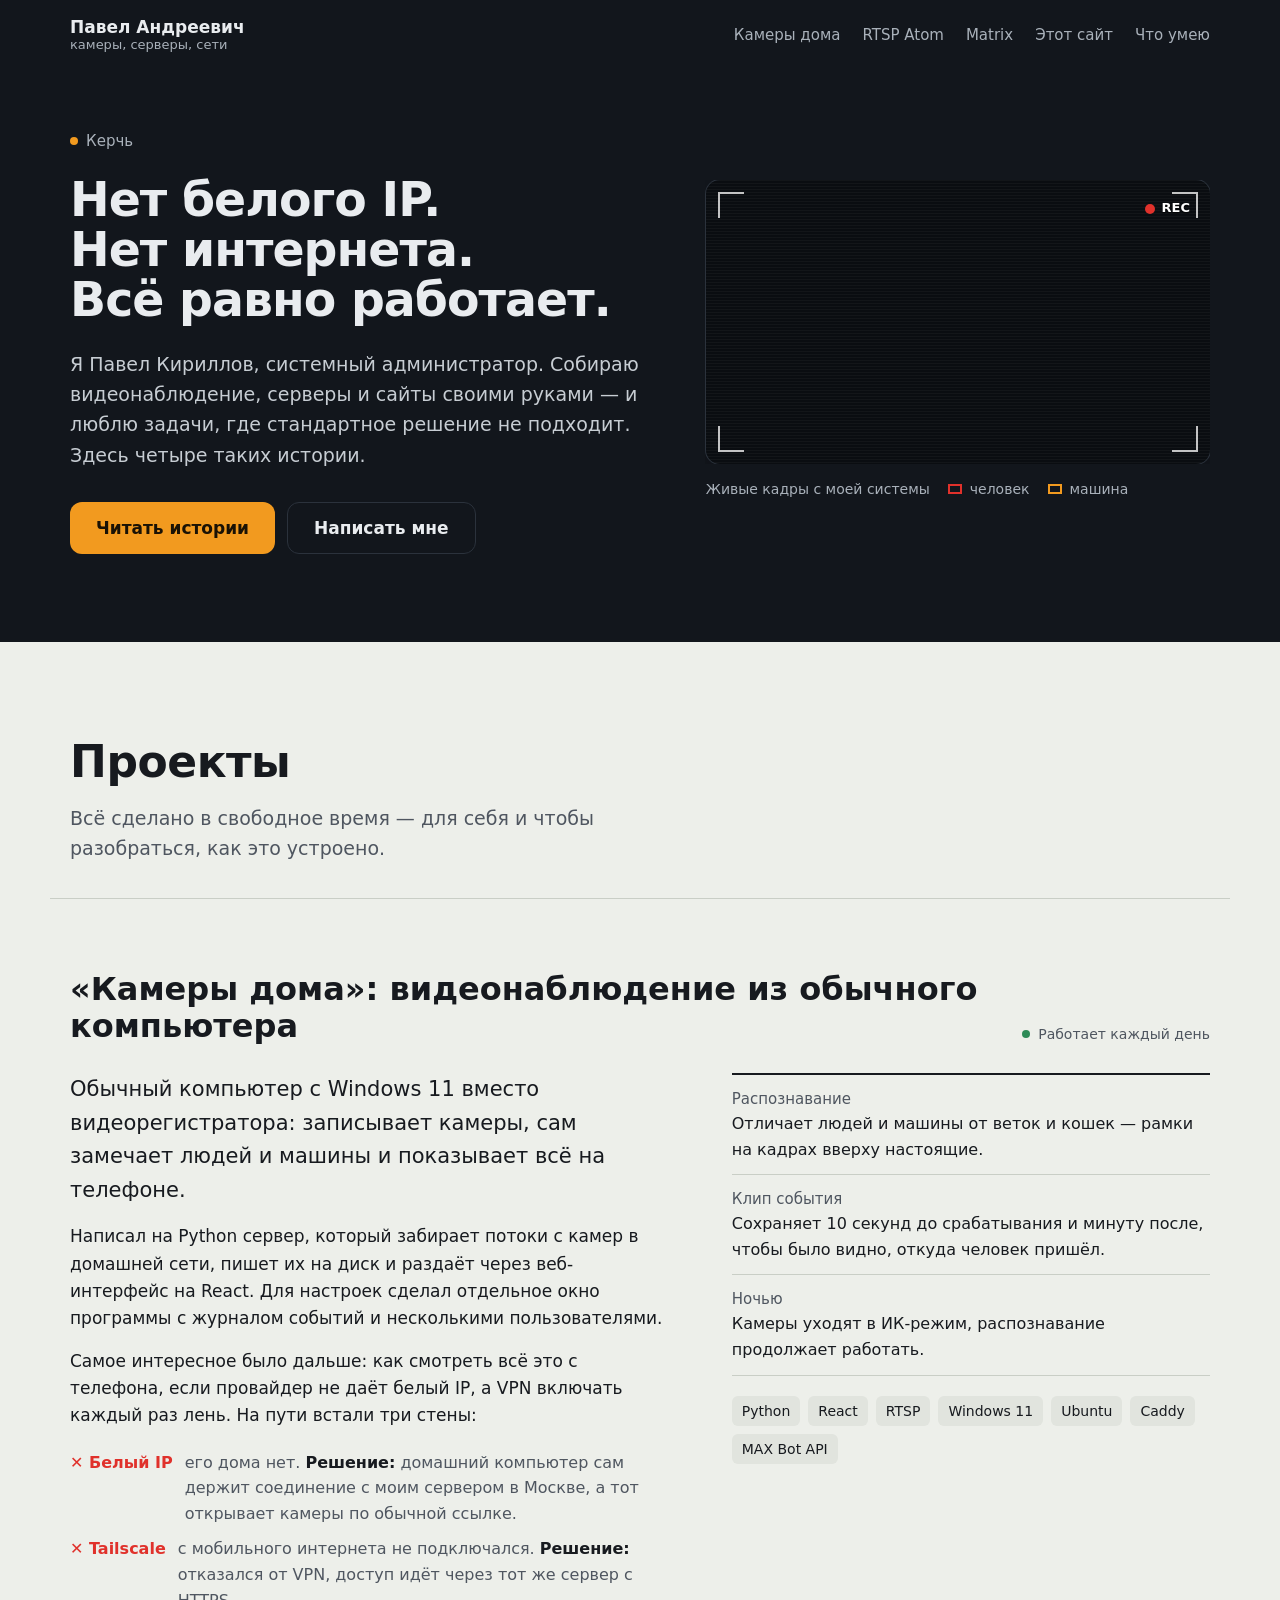
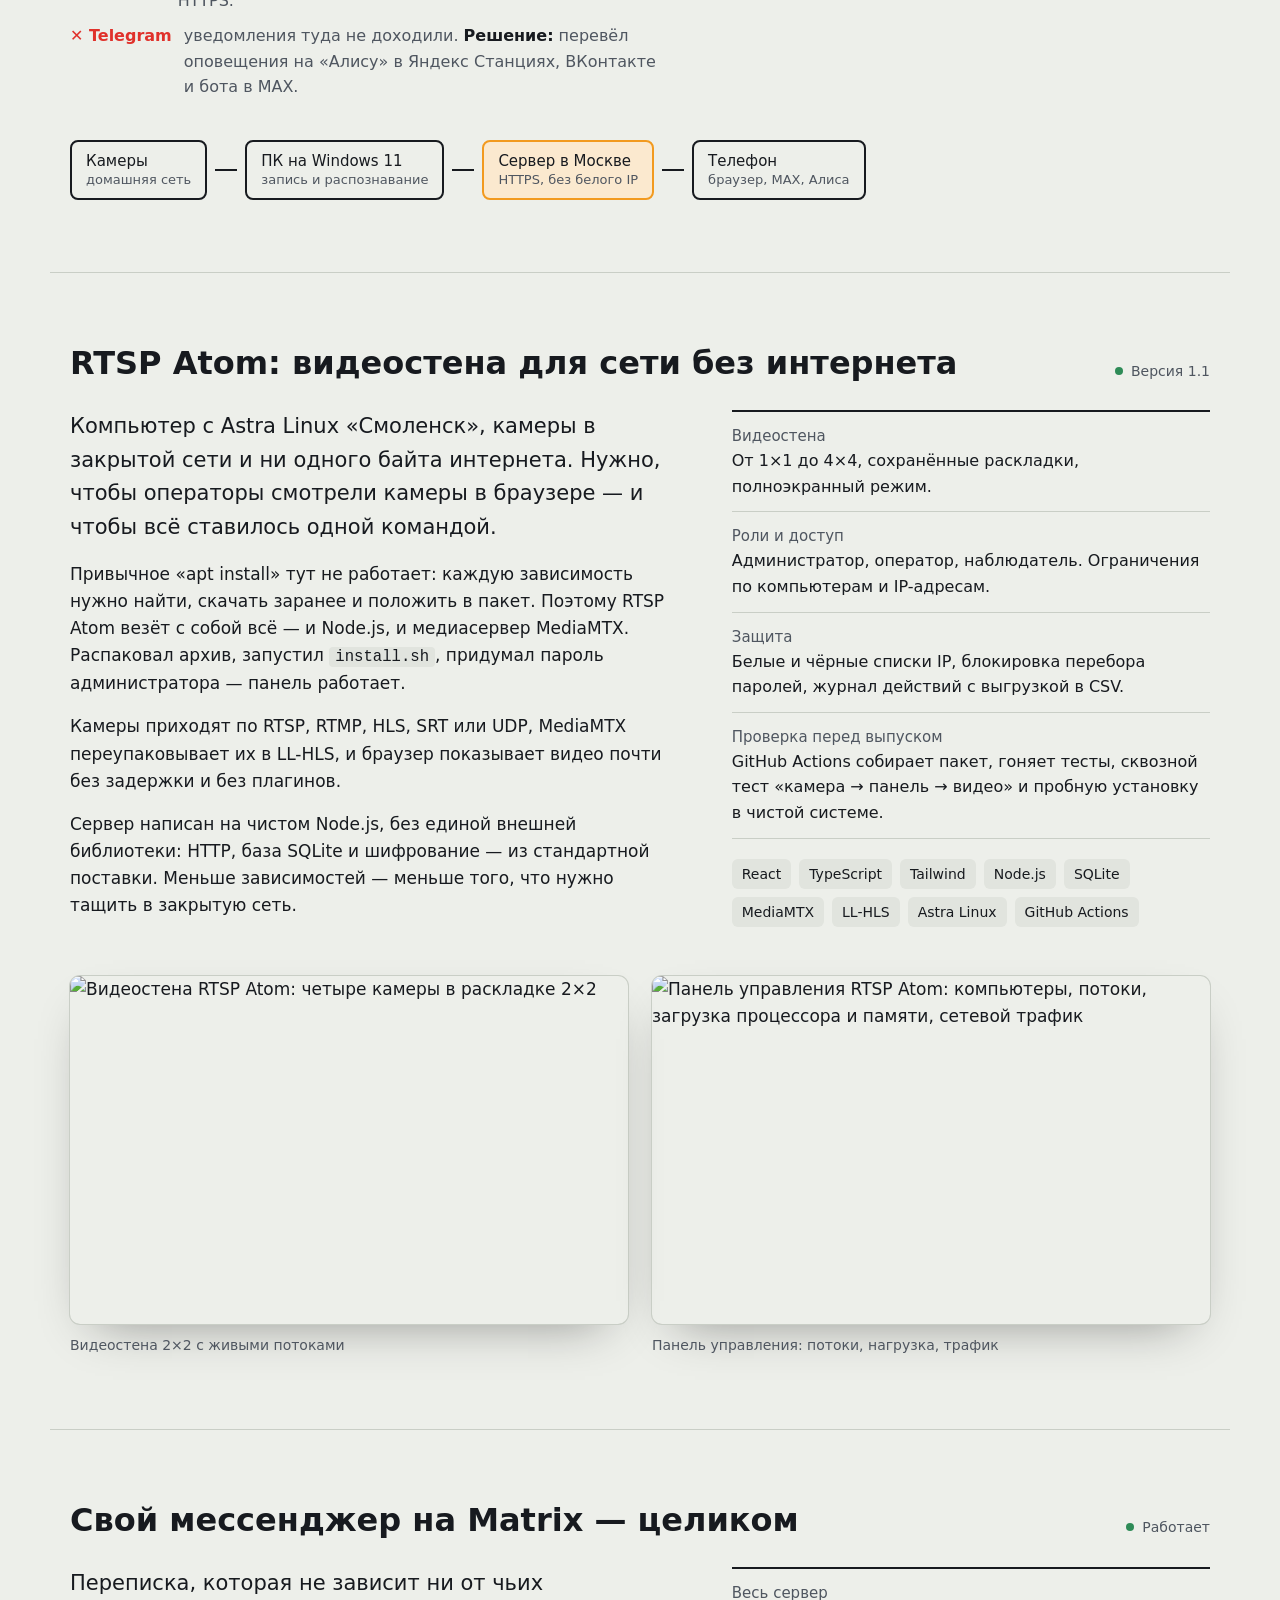
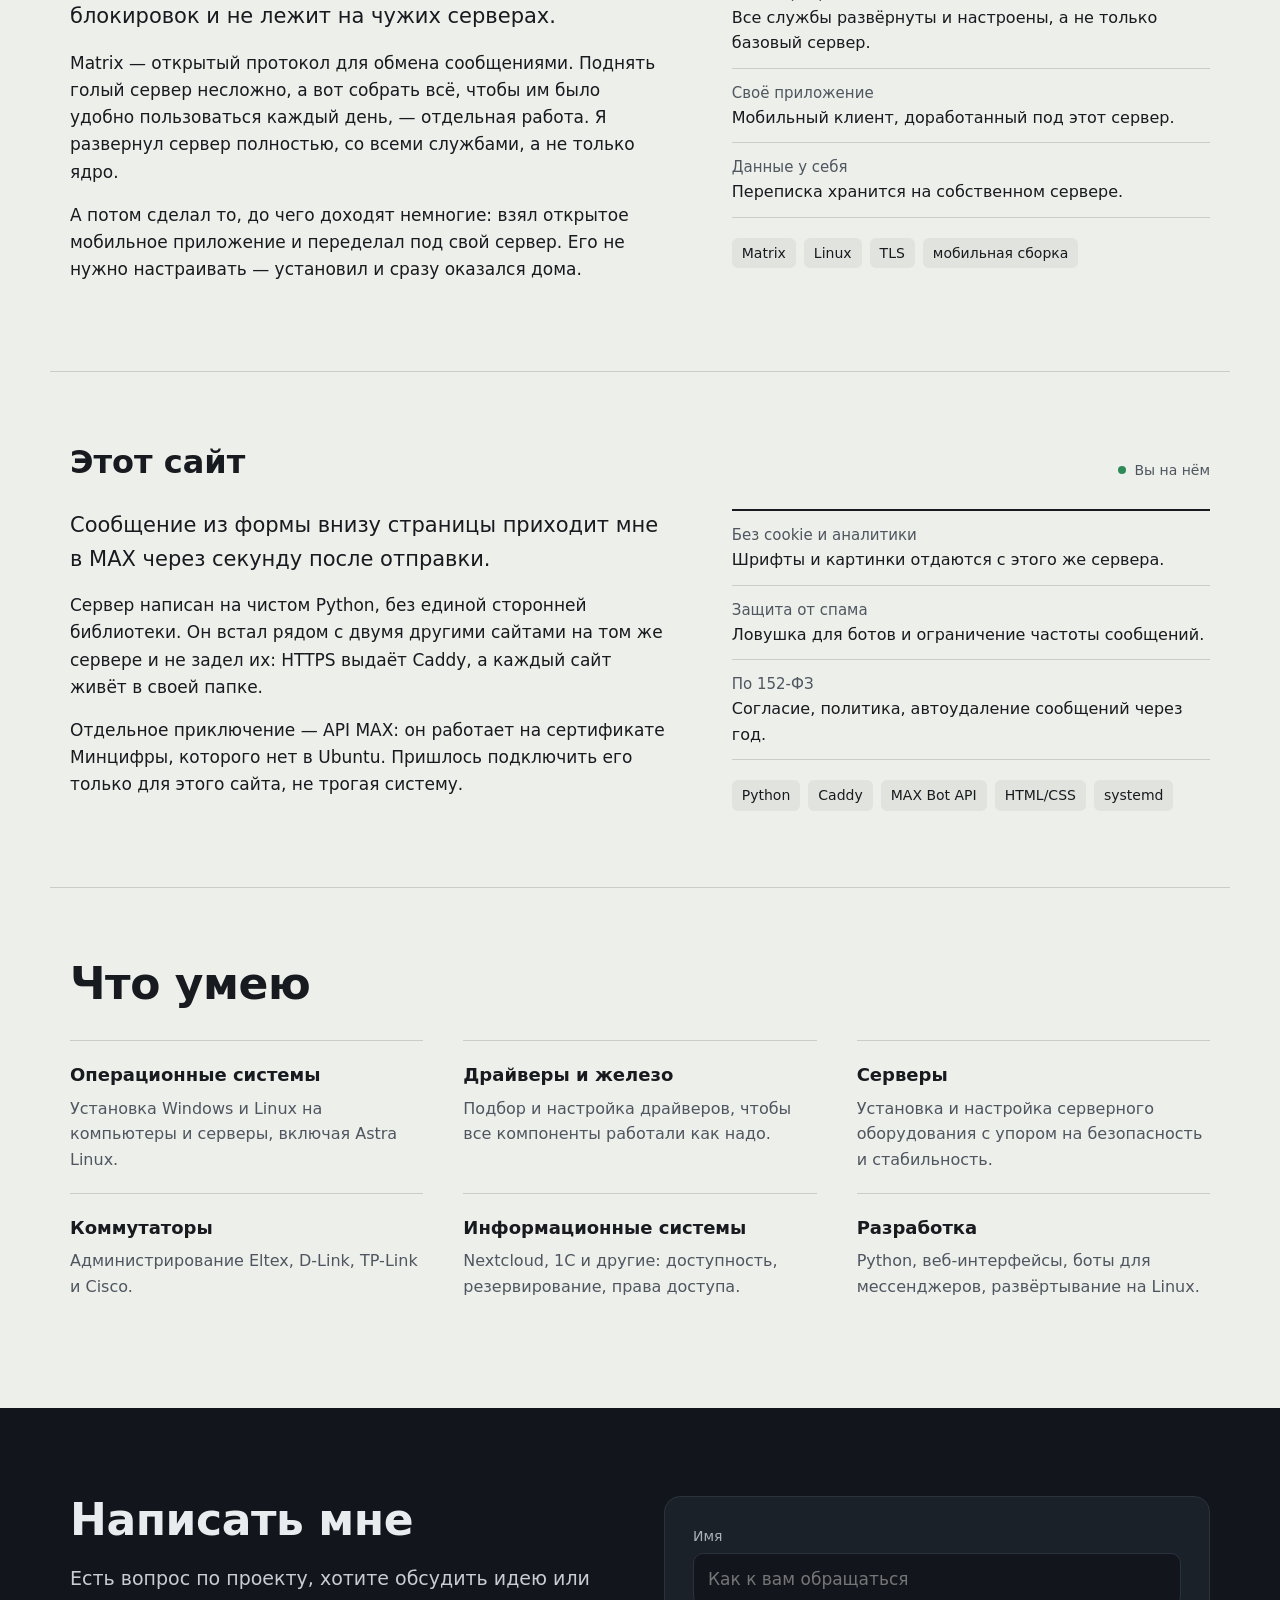
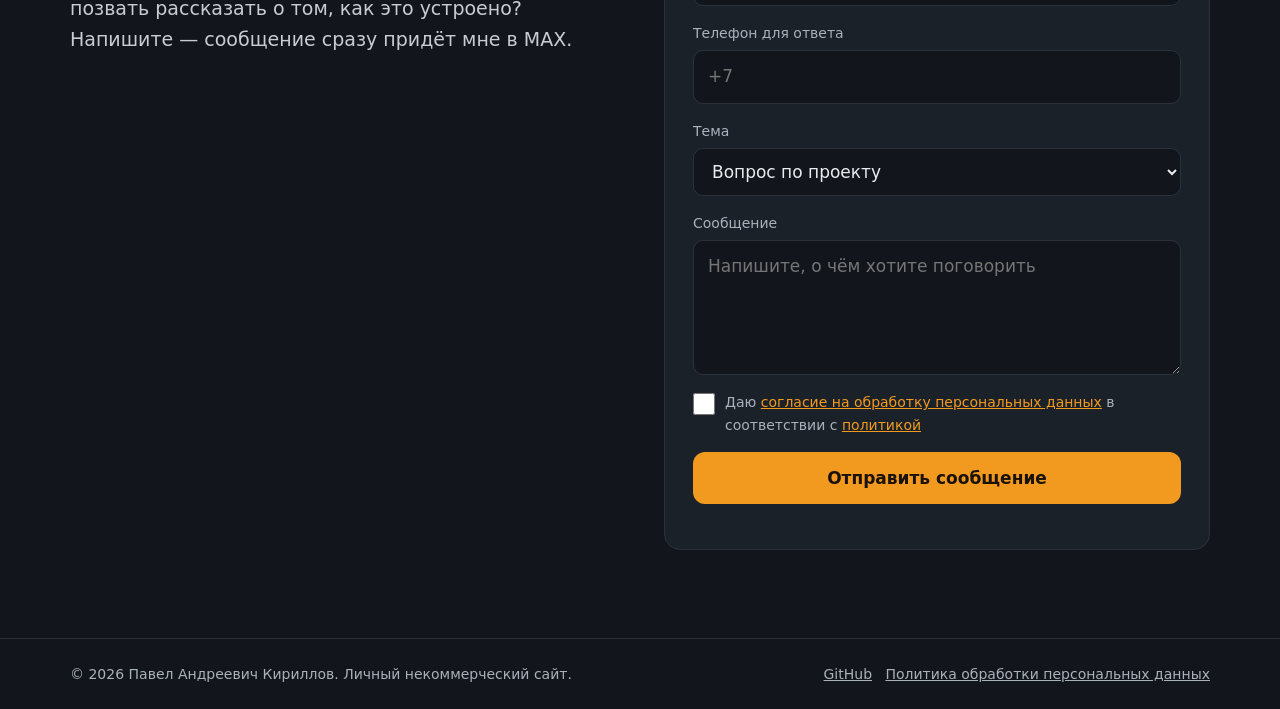
==== commit 96dc0bf6: "RTSP Atom со скриншотами, подробнее про Matrix, оператор в политике Co-Authored-By: Claude Opus 5.5 " ====
--- a/public/index.html
+++ b/public/index.html
@@ -4,7 +4,7 @@
 <meta charset="utf-8">
 <meta name="viewport" content="width=device-width, initial-scale=1">
 <title>Павел Андреевич — камеры, серверы, сети</title>
-<meta name="description" content="Проекты Павла из Керчи: домашняя система видеонаблюдения с распознаванием людей и машин, панель RTSP для Astra Linux, свой сервер Matrix, этот сайт с уведомлениями в MAX.">
+<meta name="description" content="Проекты Павла Кириллова из Керчи: домашняя система видеонаблюдения с распознаванием людей и машин, видеостена RTSP Atom для Astra Linux, свой сервер Matrix, этот сайт с уведомлениями в MAX.">
 <meta name="theme-color" content="#12161C">
 <link rel="stylesheet" href="/fonts/fonts.css">
 <style>
@@ -110,6 +110,11 @@
 .done li{padding:12px 0;border-bottom:1px solid var(--day-line);font-size:16px}
 .done li b{display:block;font-size:15px;color:var(--muted);font-weight:500}
 .stack{display:flex;flex-wrap:wrap;gap:8px;margin:0;padding:0;list-style:none}
+.story code{font-size:.92em;background:var(--day-2);padding:1px 6px;border-radius:4px}
+.shots{display:grid;grid-template-columns:repeat(2,minmax(0,1fr));gap:24px;margin-top:40px}
+.shots figure{margin:0}
+.shots img{display:block;width:100%;height:auto;border-radius:10px;box-shadow:0 0 0 1px var(--day-line),0 20px 50px -25px rgba(0,0,0,.45)}
+.shots figcaption{margin-top:10px;font-size:14px;color:var(--muted)}
 .stack li{font-size:14px;padding:4px 10px;border-radius:6px;background:var(--day-2);color:var(--ink)}
 
 /* схема прохода сигнала */
@@ -156,7 +161,7 @@
   .intro{padding-top:72px}
 }
 @media (max-width:560px){
-  .skill-grid{grid-template-columns:minmax(0,1fr)}
+  .skill-grid,.shots{grid-template-columns:minmax(0,1fr)}
   .case-head{grid-template-columns:minmax(0,1fr)}
   .route{flex-direction:column;align-items:flex-start}
   .route li{flex-direction:column;align-items:flex-start}
@@ -183,7 +188,7 @@
     </a>
     <nav class="nav" aria-label="Разделы">
       <a href="#cams">Камеры дома</a>
-      <a href="#rtspatom">rtspAtom</a>
+      <a href="#rtspatom">RTSP Atom</a>
       <a href="#matrix">Matrix</a>
       <a href="#site">Этот сайт</a>
       <a href="#skills">Что умею</a>
@@ -194,7 +199,7 @@
     <div>
       <div class="where"><i></i>Керчь</div>
       <h1><span>Нет белого IP.</span><span>Нет интернета.</span><span>Всё равно работает.</span></h1>
-      <p class="lead">Я Павел, системный администратор. Собираю видеонаблюдение, серверы и сайты своими руками — и люблю задачи, где стандартное решение не подходит. Здесь четыре таких истории.</p>
+      <p class="lead">Я Павел Кириллов, системный администратор. Собираю видеонаблюдение, серверы и сайты своими руками — и люблю задачи, где стандартное решение не подходит. Здесь четыре таких истории.</p>
       <div class="ctas">
         <a class="btn btn-main" href="#cams">Читать истории</a>
         <a class="btn btn-ghost" href="#contact">Написать мне</a>
@@ -264,47 +269,60 @@
   <!-- 2. rtspAtom -->
   <article class="wrap case" id="rtspatom" aria-labelledby="rtsp-h">
     <div class="case-head">
-      <h3 id="rtsp-h">rtspAtom: панель камер для компьютера без интернета</h3>
-      <span class="status wip"><i></i>В разработке</span>
+      <h3 id="rtsp-h">RTSP Atom: видеостена для сети без интернета</h3>
+      <span class="status"><i></i>Версия 1.1</span>
     </div>
     <div class="case-body">
       <div class="story">
-        <p class="hook">Как поставить программу, если у компьютера нет интернета вообще, а операционная система — Astra Linux Special Edition «Смоленск»?</p>
-        <p>rtspAtom — панель для управления RTSP-камерами под Astra Linux SE 1.8. Привычное «apt install» тут не работает: каждую зависимость нужно найти, скачать заранее на другой машине и собрать в пакет, который встанет без единого обращения в сеть.</p>
-        <p>Это хорошая школа: начинаешь понимать, из чего на самом деле состоит программа и что она тянет за собой.</p>
+        <p class="hook">Компьютер с Astra Linux «Смоленск», камеры в закрытой сети и ни одного байта интернета. Нужно, чтобы операторы смотрели камеры в браузере — и чтобы всё ставилось одной командой.</p>
+        <p>Привычное «apt install» тут не работает: каждую зависимость нужно найти, скачать заранее и положить в пакет. Поэтому RTSP Atom везёт с собой всё — и Node.js, и медиасервер MediaMTX. Распаковал архив, запустил <code>install.sh</code>, придумал пароль администратора — панель работает.</p>
+        <p>Камеры приходят по RTSP, RTMP, HLS, SRT или UDP, MediaMTX переупаковывает их в LL-HLS, и браузер показывает видео почти без задержки и без плагинов.</p>
+        <p>Сервер написан на чистом Node.js, без единой внешней библиотеки: HTTP, база SQLite и шифрование — из стандартной поставки. Меньше зависимостей — меньше того, что нужно тащить в закрытую сеть.</p>
       </div>
       <div class="side">
         <ul class="done">
-          <li><b>Офлайн-установка</b>Все зависимости едут вместе с программой.</li>
-          <li><b>Отечественная ОС</b>Astra Linux SE 1.8 «Смоленск».</li>
-                  </ul>
+          <li><b>Видеостена</b>От 1×1 до 4×4, сохранённые раскладки, полноэкранный режим.</li>
+          <li><b>Роли и доступ</b>Администратор, оператор, наблюдатель. Ограничения по компьютерам и IP-адресам.</li>
+          <li><b>Защита</b>Белые и чёрные списки IP, блокировка перебора паролей, журнал действий с выгрузкой в CSV.</li>
+          <li><b>Проверка перед выпуском</b>GitHub Actions собирает пакет, гоняет тесты, сквозной тест «камера → панель → видео» и пробную установку в чистой системе.</li>
+        </ul>
         <ul class="stack" aria-label="Технологии">
-          <li>Astra Linux</li><li>RTSP</li><li>офлайн-пакеты</li>
-        </ul>
-      </div>
+          <li>React</li><li>TypeScript</li><li>Tailwind</li><li>Node.js</li><li>SQLite</li><li>MediaMTX</li><li>LL-HLS</li><li>Astra Linux</li><li>GitHub Actions</li>
+        </ul>
+      </div>
+    </div>
+    <div class="shots">
+      <figure>
+        <img src="/img/rtspatom-wall.jpg" alt="Видеостена RTSP Atom: четыре камеры в раскладке 2×2" width="1440" height="900" loading="lazy">
+        <figcaption>Видеостена 2×2 с живыми потоками</figcaption>
+      </figure>
+      <figure>
+        <img src="/img/rtspatom-dashboard.jpg" alt="Панель управления RTSP Atom: компьютеры, потоки, загрузка процессора и памяти, сетевой трафик" width="1440" height="900" loading="lazy">
+        <figcaption>Панель управления: потоки, нагрузка, трафик</figcaption>
+      </figure>
     </div>
   </article>
 
   <!-- 3. Matrix -->
   <article class="wrap case" id="matrix" aria-labelledby="matrix-h">
     <div class="case-head">
-      <h3 id="matrix-h">Свой мессенджер на Matrix</h3>
-      <span class="status"><i></i>Развёрнут</span>
+      <h3 id="matrix-h">Свой мессенджер на Matrix — целиком</h3>
+      <span class="status"><i></i>Работает</span>
     </div>
     <div class="case-body">
       <div class="story">
         <p class="hook">Переписка, которая не зависит ни от чьих блокировок и не лежит на чужих серверах.</p>
-        <p>Развернул собственный защищённый сервер Matrix — открытого протокола для обмена сообщениями. Сообщения шифруются на устройствах участников, а сам сервер стоит там, где решаю я.</p>
-        <p>Подключиться можно из любого клиента Matrix: на телефоне, компьютере или в браузере.</p>
+        <p>Matrix — открытый протокол для обмена сообщениями. Поднять голый сервер несложно, а вот собрать всё, чтобы им было удобно пользоваться каждый день, — отдельная работа. Я развернул сервер полностью, со всеми службами, а не только ядро.</p>
+        <p>А потом сделал то, до чего доходят немногие: взял открытое мобильное приложение и переделал под свой сервер. Его не нужно настраивать — установил и сразу оказался дома.</p>
       </div>
       <div class="side">
         <ul class="done">
-          <li><b>Сквозное шифрование</b>Содержимое переписки видят только участники.</li>
-          <li><b>Свой сервер</b>Данные под собственным контролем.</li>
-          <li><b>Открытый протокол</b>Клиенты для всех платформ.</li>
+          <li><b>Весь сервер</b>Все службы развёрнуты и настроены, а не только базовый сервер.</li>
+          <li><b>Своё приложение</b>Мобильный клиент, доработанный под этот сервер.</li>
+          <li><b>Данные у себя</b>Переписка хранится на собственном сервере.</li>
         </ul>
         <ul class="stack" aria-label="Технологии">
-          <li>Matrix</li><li>Linux</li><li>TLS</li>
+          <li>Matrix</li><li>Linux</li><li>TLS</li><li>мобильная сборка</li>
         </ul>
       </div>
     </div>
@@ -407,7 +425,7 @@
   </section>
   <footer>
     <div class="wrap">
-      <span>© 2026 Павел Андреевич. Личный некоммерческий сайт.</span>
+      <span>© 2026 Павел Андреевич Кириллов. Личный некоммерческий сайт.</span>
       <span><a href="https://github.com/atomicpel">GitHub</a> &nbsp; <a href="/privacy.html">Политика обработки персональных данных</a></span>
     </div>
   </footer>
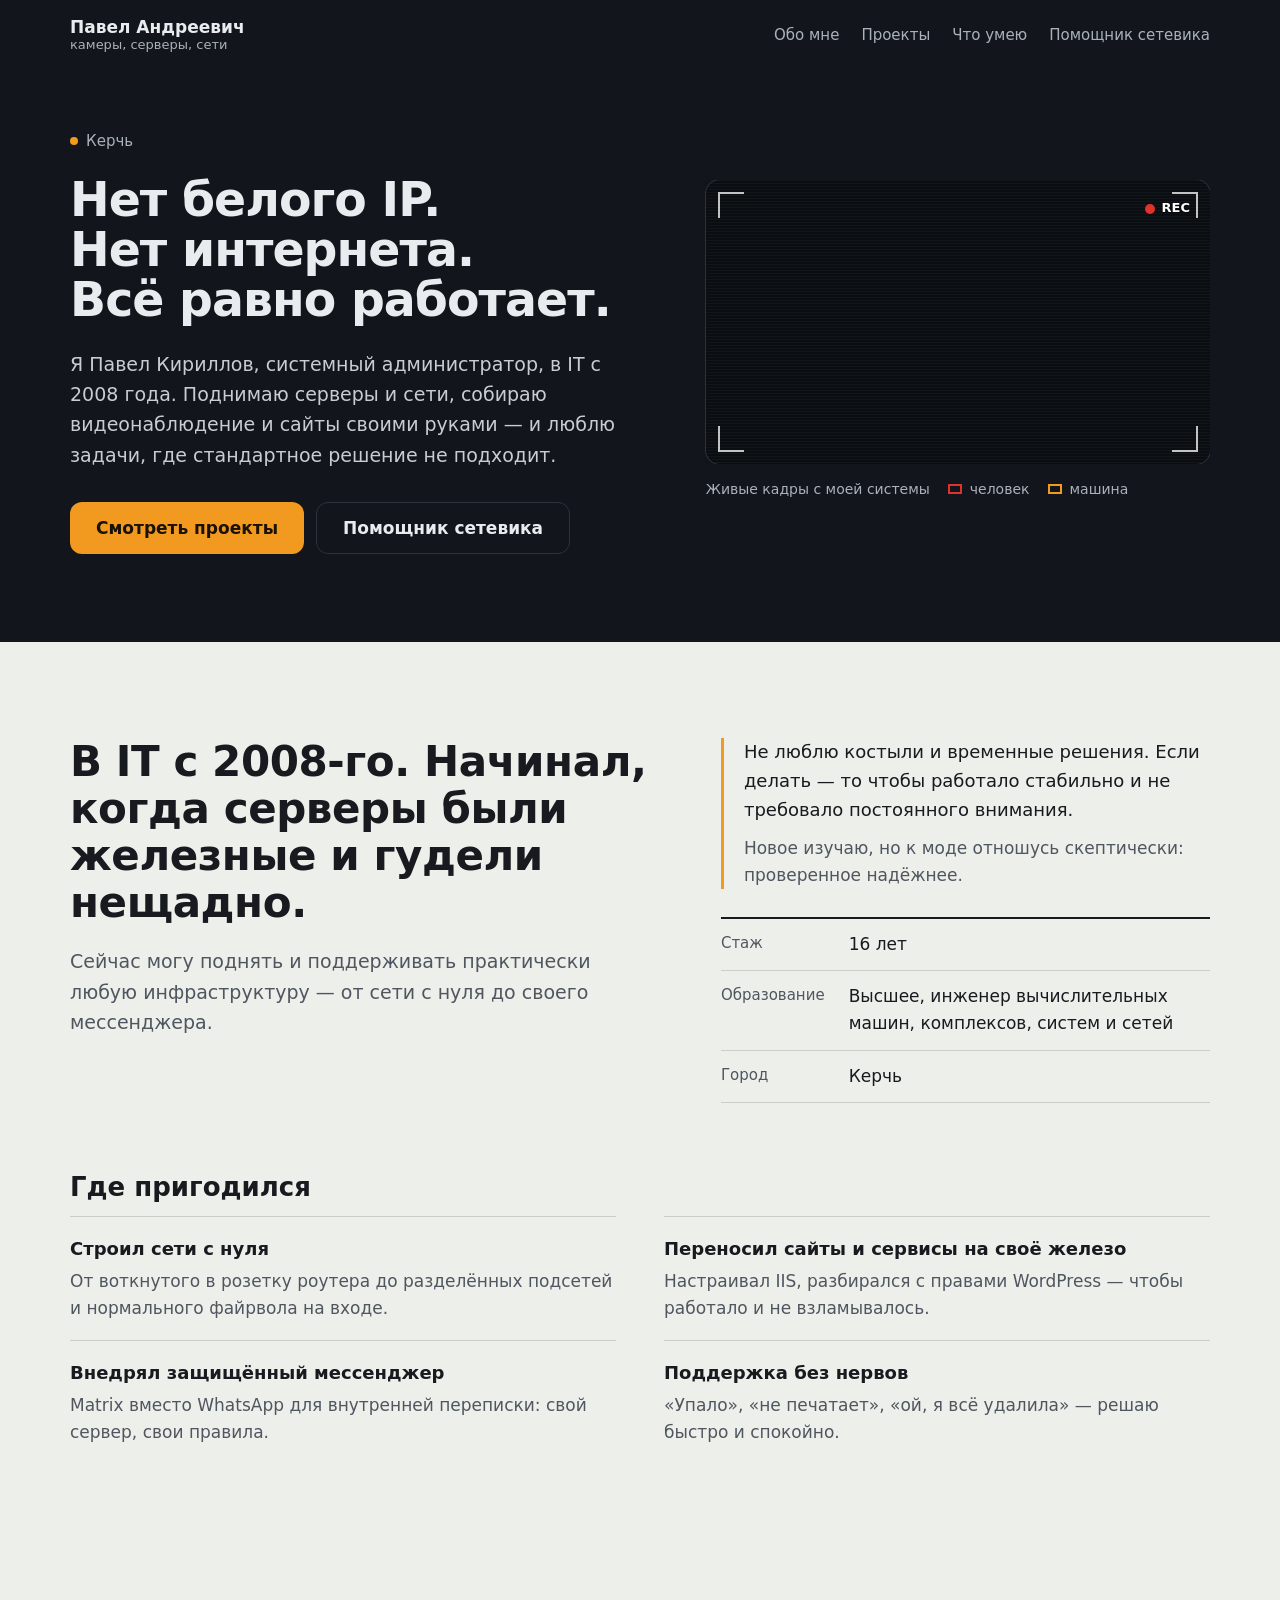
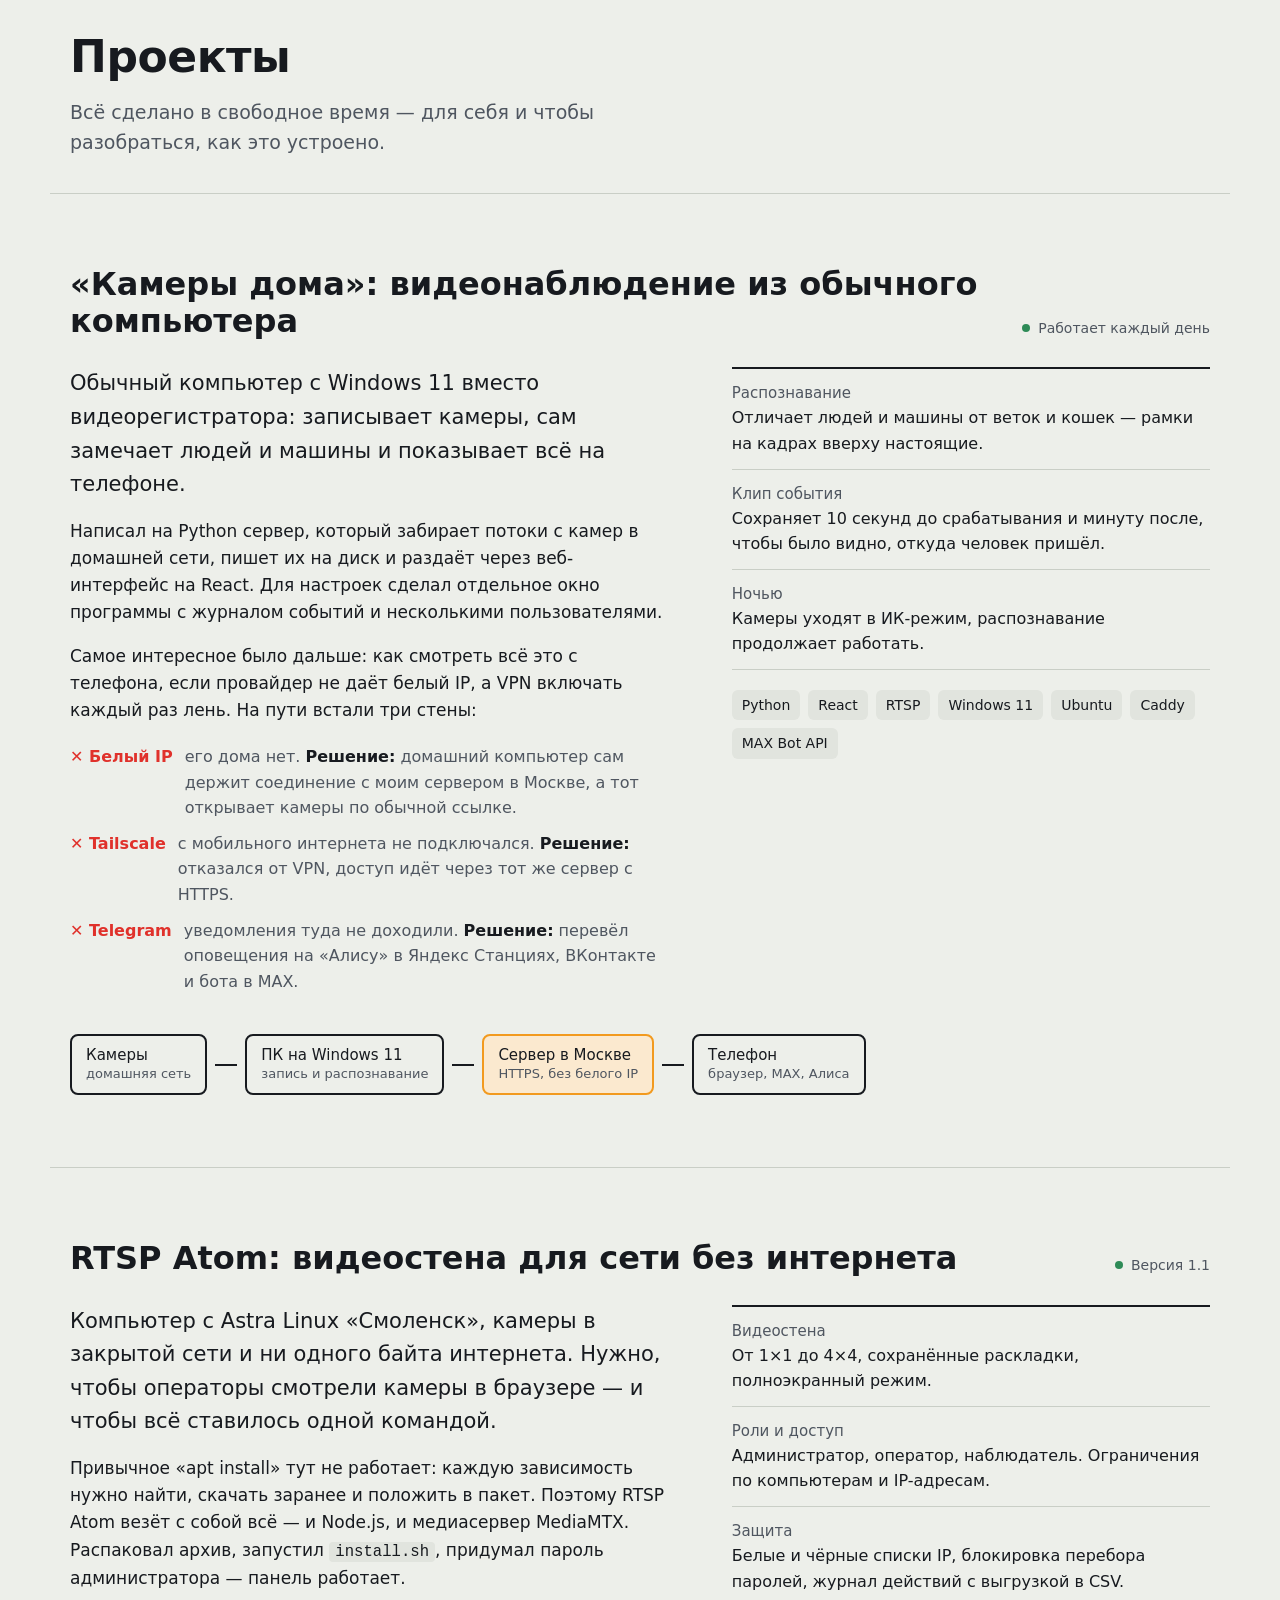
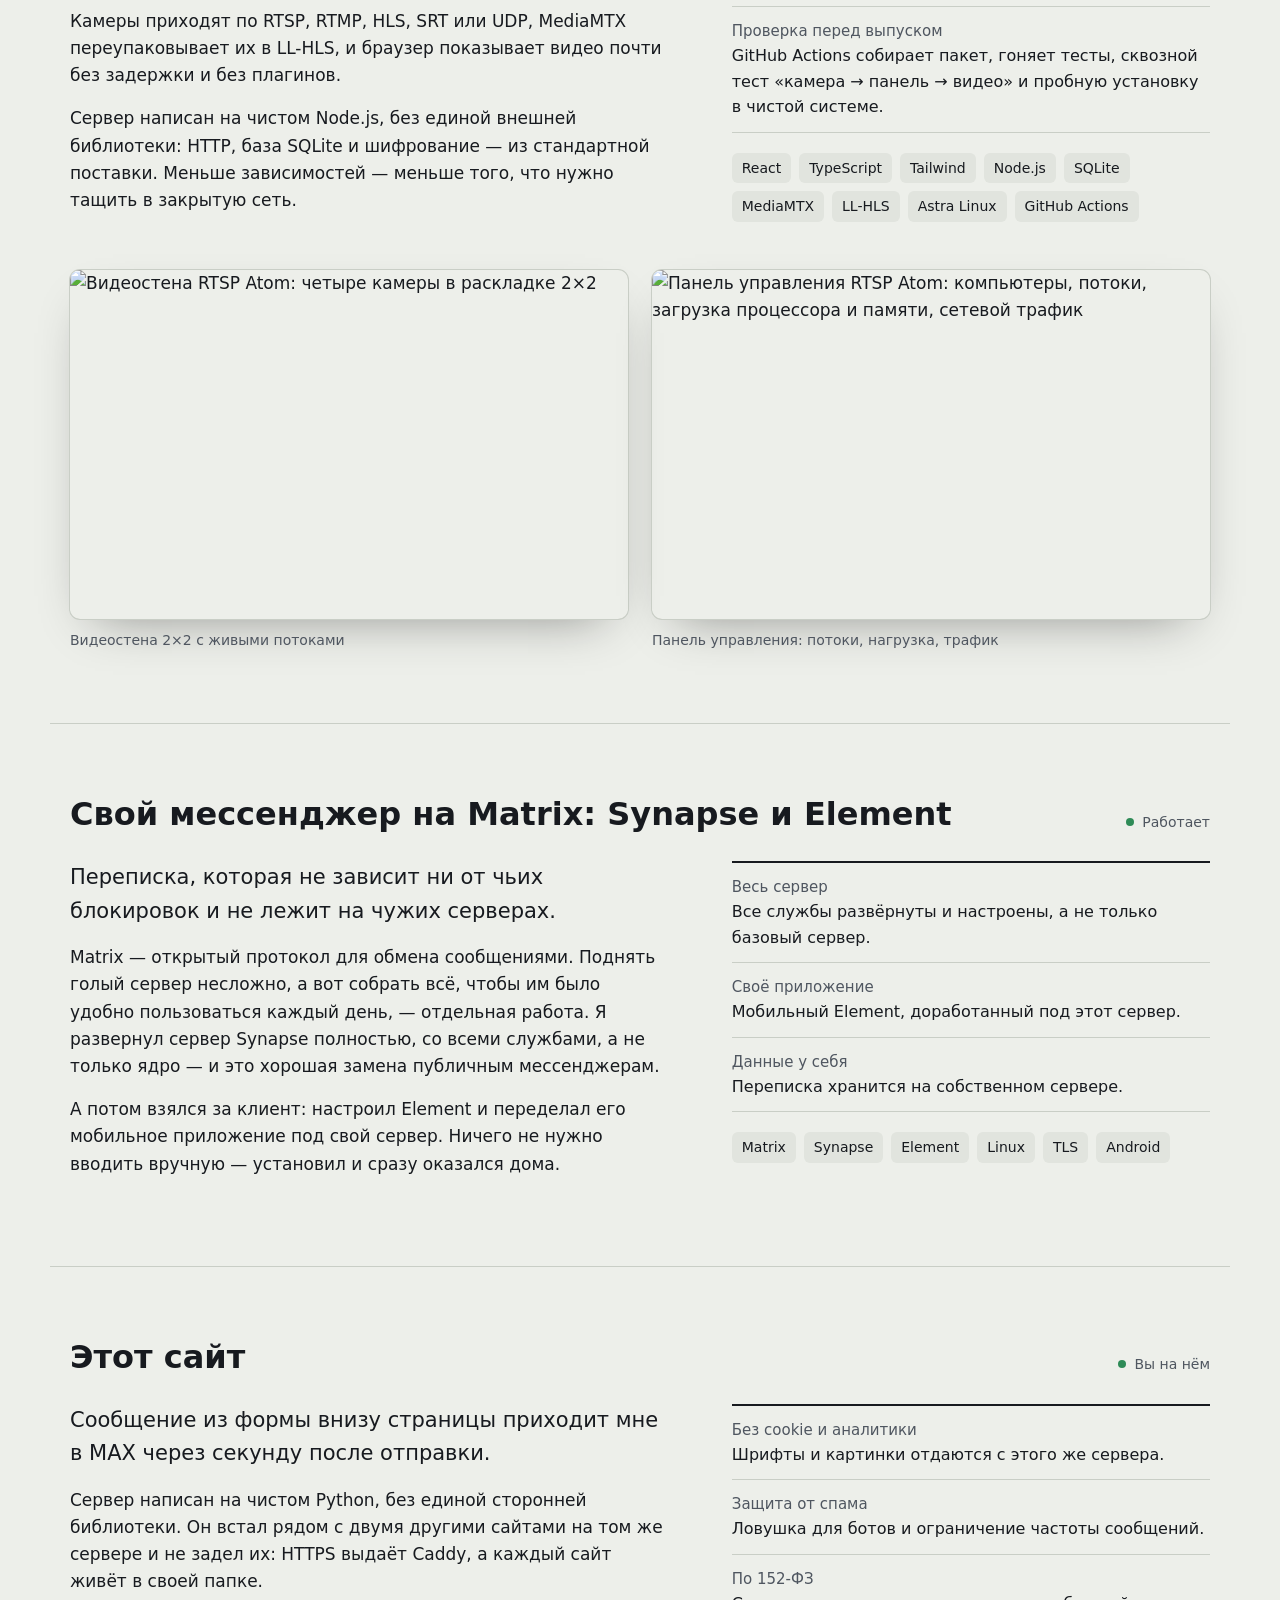
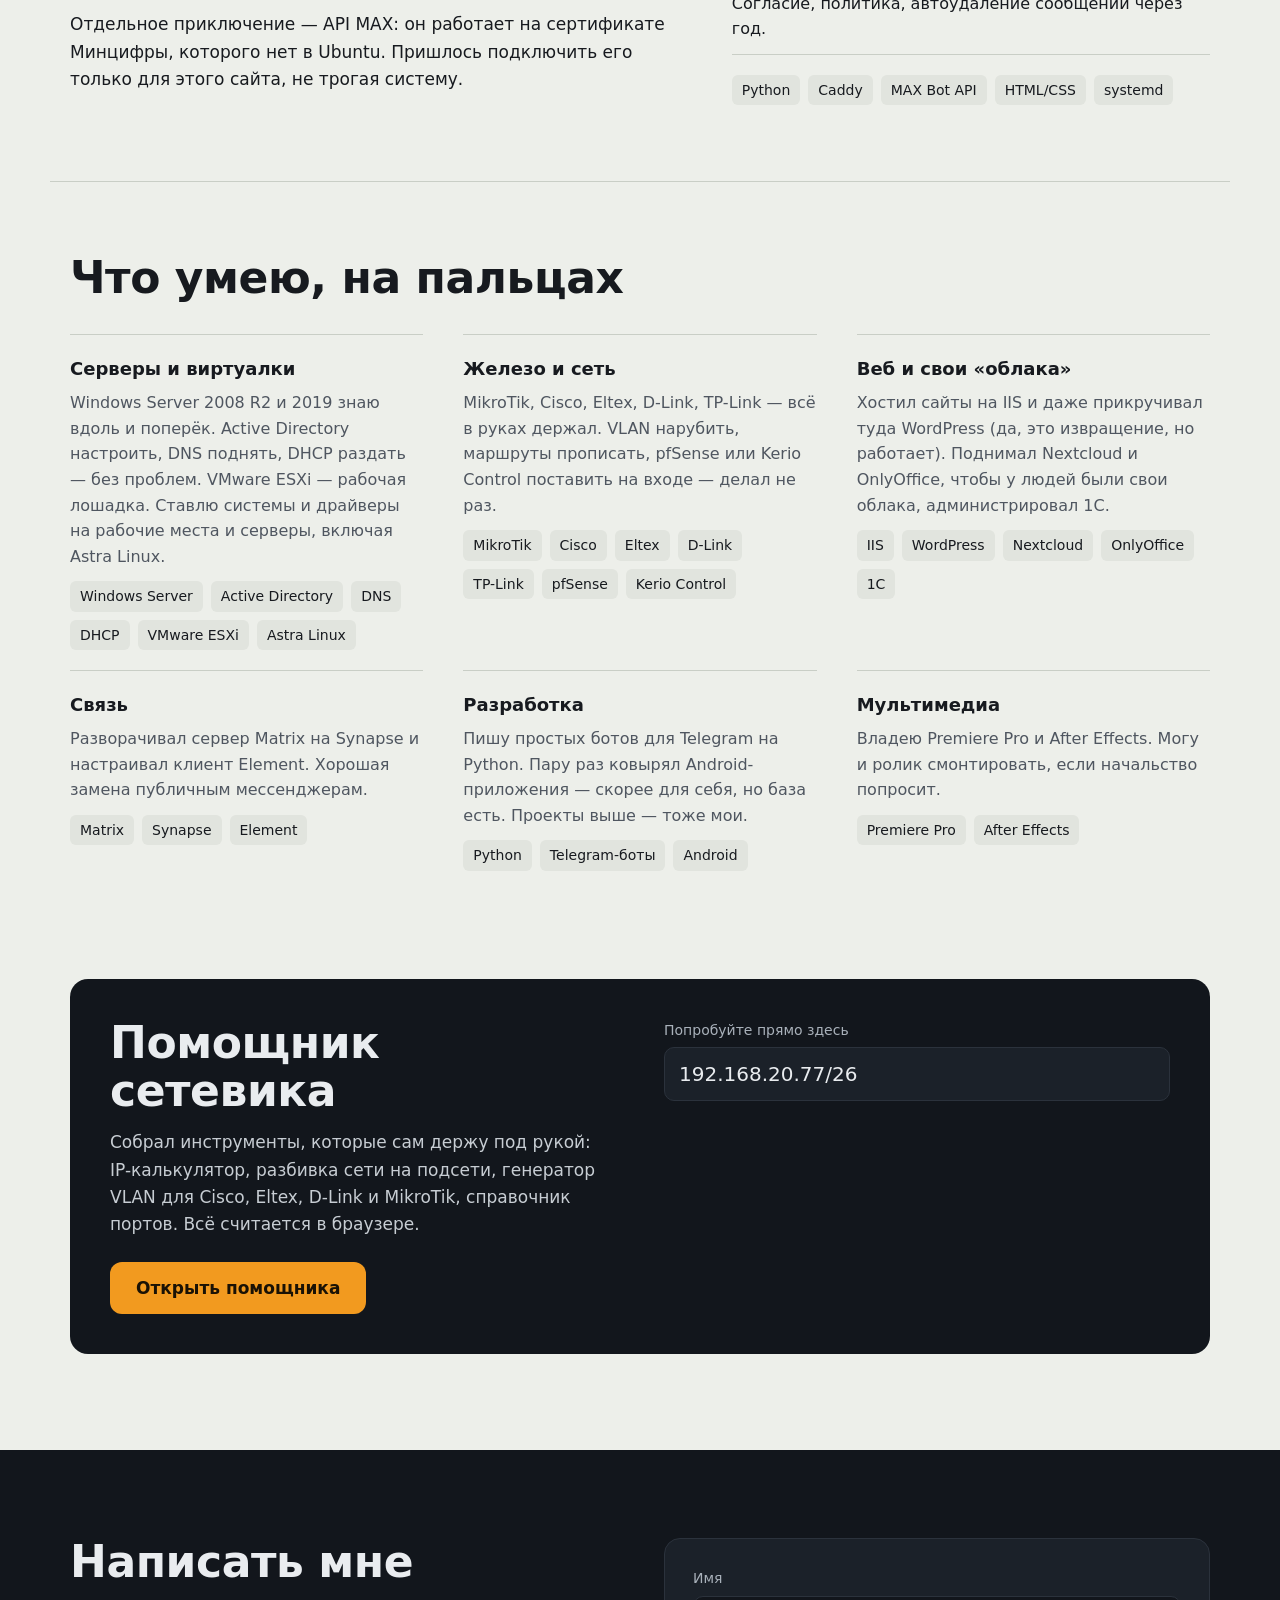
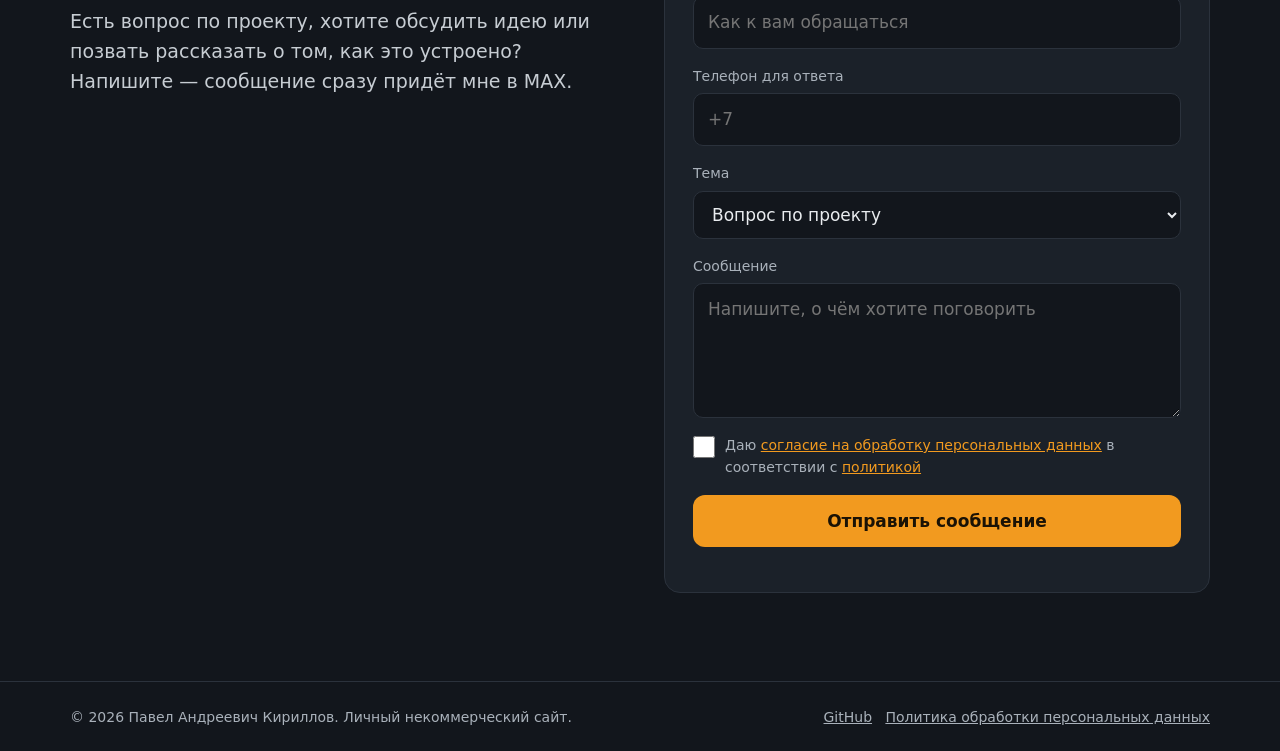
==== commit 72e197c9: "Обо мне, навыки, «Помощник сетевика» - раздел «Обо мне»: опыт с 2008 года, образование, где пригодил" ====
--- a/public/index.html
+++ b/public/index.html
@@ -132,6 +132,37 @@
 .skill-grid h3{font-size:18px;font-weight:600;margin-bottom:6px}
 .skill-grid p{margin:0;color:var(--muted);font-size:16px}
 
+
+/* обо мне */
+.about{padding-top:96px;padding-bottom:72px}
+.about-grid{display:grid;grid-template-columns:minmax(0,1.2fr) minmax(0,1fr);gap:40px 64px;align-items:start}
+.about-quote{font-size:clamp(26px,3.6vw,42px);line-height:1.12}
+.about-lead{color:var(--muted);margin-top:20px}
+.creed{margin:0 0 28px;padding:0 0 0 20px;border-left:3px solid var(--car)}
+.creed p{margin:0 0 10px;font-size:18px;font-weight:500}
+.creed p + p{font-weight:400;color:var(--muted);font-size:17px}
+.facts{margin:0;display:grid;grid-template-columns:auto minmax(0,1fr);border-top:2px solid var(--ink)}
+.facts dt,.facts dd{margin:0;padding:12px 0;border-bottom:1px solid var(--day-line)}
+.facts dt{color:var(--muted);font-size:15px;padding-right:24px}
+.sub-h{font-family:var(--display);font-weight:700;font-size:clamp(20px,2.4vw,26px);margin:64px 0 8px}
+.track{list-style:none;margin:0;padding:0;display:grid;grid-template-columns:repeat(2,minmax(0,1fr));gap:0 48px}
+.track li{padding:18px 0;border-top:1px solid var(--day-line);display:flex;flex-direction:column;gap:4px}
+.track b{font-size:18px;font-weight:600}
+.track span{color:var(--muted)}
+.skill-grid .stack{margin-top:12px}
+/* помощник */
+.helper{padding-top:0;padding-bottom:96px}
+.helper-card{background:var(--night);color:var(--on-night);border-radius:18px;padding:40px;display:grid;grid-template-columns:minmax(0,1fr) minmax(0,1fr);gap:32px 48px;align-items:start}
+.helper-card p{color:#C7CDD3;margin:14px 0 24px}
+.helper-card label{display:block;font-size:14px;color:var(--muted-night);margin-bottom:6px}
+#mini-in{width:100%;min-height:52px;padding:10px 14px;border-radius:10px;border:1px solid var(--night-line);background:var(--night-2);color:var(--on-night);font:inherit;font-size:20px;font-variant-numeric:tabular-nums}
+#mini-in:focus{outline:2px solid var(--car);outline-offset:1px}
+.mini-err{color:#FF9D8A;font-size:15px;margin:8px 0 0;min-height:1px}
+.mini-out{margin:4px 0 0;display:grid;grid-template-columns:auto minmax(0,1fr)}
+.mini-out dt,.mini-out dd{margin:0;padding:9px 0;border-bottom:1px solid var(--night-line)}
+.mini-out dt{color:var(--muted-night);font-size:15px;padding-right:20px}
+.mini-out dd{font-variant-numeric:tabular-nums;font-weight:500;overflow-wrap:anywhere}
+
 /* ---------- снова ночь ---------- */
 .contact{padding-top:88px;padding-bottom:88px}
 .contact-grid{display:grid;grid-template-columns:minmax(0,1fr) minmax(0,1fr);gap:48px;align-items:start}
@@ -158,10 +189,13 @@
   .hero,.contact-grid,.case-body{grid-template-columns:minmax(0,1fr)}
   .hero{gap:40px;padding-top:32px;padding-bottom:64px}
   .skill-grid{grid-template-columns:repeat(2,minmax(0,1fr));gap:0 28px}
+  .about-grid,.helper-card{grid-template-columns:minmax(0,1fr)}
+  .about{padding-top:72px}
   .intro{padding-top:72px}
 }
 @media (max-width:560px){
-  .skill-grid,.shots{grid-template-columns:minmax(0,1fr)}
+  .skill-grid,.shots,.track{grid-template-columns:minmax(0,1fr)}
+  .helper-card{padding:24px}
   .case-head{grid-template-columns:minmax(0,1fr)}
   .route{flex-direction:column;align-items:flex-start}
   .route li{flex-direction:column;align-items:flex-start}
@@ -187,11 +221,10 @@
       <span>камеры, серверы, сети</span>
     </a>
     <nav class="nav" aria-label="Разделы">
-      <a href="#cams">Камеры дома</a>
-      <a href="#rtspatom">RTSP Atom</a>
-      <a href="#matrix">Matrix</a>
-      <a href="#site">Этот сайт</a>
+      <a href="#about">Обо мне</a>
+      <a href="#cams">Проекты</a>
       <a href="#skills">Что умею</a>
+      <a href="/net.html">Помощник сетевика</a>
     </nav>
   </header>
 
@@ -199,10 +232,10 @@
     <div>
       <div class="where"><i></i>Керчь</div>
       <h1><span>Нет белого IP.</span><span>Нет интернета.</span><span>Всё равно работает.</span></h1>
-      <p class="lead">Я Павел Кириллов, системный администратор. Собираю видеонаблюдение, серверы и сайты своими руками — и люблю задачи, где стандартное решение не подходит. Здесь четыре таких истории.</p>
+      <p class="lead">Я Павел Кириллов, системный администратор, в IT с 2008 года. Поднимаю серверы и сети, собираю видеонаблюдение и сайты своими руками — и люблю задачи, где стандартное решение не подходит.</p>
       <div class="ctas">
-        <a class="btn btn-main" href="#cams">Читать истории</a>
-        <a class="btn btn-ghost" href="#contact">Написать мне</a>
+        <a class="btn btn-main" href="#cams">Смотреть проекты</a>
+        <a class="btn btn-ghost" href="/net.html">Помощник сетевика</a>
       </div>
     </div>
     <figure class="monitor">
@@ -225,6 +258,34 @@
 </div>
 
 <main>
+  <section class="wrap about" id="about" aria-labelledby="about-h">
+    <div class="about-grid">
+      <div>
+        <h2 id="about-h" class="about-quote">В IT с 2008-го. Начинал, когда серверы были железные и гудели нещадно.</h2>
+        <p class="lead about-lead">Сейчас могу поднять и поддерживать практически любую инфраструктуру — от сети с нуля до своего мессенджера.</p>
+      </div>
+      <div class="about-side">
+        <blockquote class="creed">
+          <p>Не люблю костыли и временные решения. Если делать — то чтобы работало стабильно и не требовало постоянного внимания.</p>
+          <p>Новое изучаю, но к моде отношусь скептически: проверенное надёжнее.</p>
+        </blockquote>
+        <dl class="facts">
+          <dt>Стаж</dt><dd>16 лет</dd>
+          <dt>Образование</dt><dd>Высшее, инженер вычислительных машин, комплексов, систем и сетей</dd>
+          <dt>Город</dt><dd>Керчь</dd>
+        </dl>
+      </div>
+    </div>
+
+    <h3 class="sub-h">Где пригодился</h3>
+    <ul class="track">
+      <li><b>Строил сети с нуля</b><span>От воткнутого в розетку роутера до разделённых подсетей и нормального файрвола на входе.</span></li>
+      <li><b>Переносил сайты и сервисы на своё железо</b><span>Настраивал IIS, разбирался с правами WordPress — чтобы работало и не взламывалось.</span></li>
+      <li><b>Внедрял защищённый мессенджер</b><span>Matrix вместо WhatsApp для внутренней переписки: свой сервер, свои правила.</span></li>
+      <li><b>Поддержка без нервов</b><span>«Упало», «не печатает», «ой, я всё удалила» — решаю быстро и спокойно.</span></li>
+    </ul>
+  </section>
+
   <section class="wrap intro" aria-labelledby="projects-h">
     <h2 id="projects-h">Проекты</h2>
     <p class="lead">Всё сделано в свободное время — для себя и чтобы разобраться, как это устроено.</p>
@@ -306,23 +367,23 @@
   <!-- 3. Matrix -->
   <article class="wrap case" id="matrix" aria-labelledby="matrix-h">
     <div class="case-head">
-      <h3 id="matrix-h">Свой мессенджер на Matrix — целиком</h3>
+      <h3 id="matrix-h">Свой мессенджер на Matrix: Synapse и Element</h3>
       <span class="status"><i></i>Работает</span>
     </div>
     <div class="case-body">
       <div class="story">
         <p class="hook">Переписка, которая не зависит ни от чьих блокировок и не лежит на чужих серверах.</p>
-        <p>Matrix — открытый протокол для обмена сообщениями. Поднять голый сервер несложно, а вот собрать всё, чтобы им было удобно пользоваться каждый день, — отдельная работа. Я развернул сервер полностью, со всеми службами, а не только ядро.</p>
-        <p>А потом сделал то, до чего доходят немногие: взял открытое мобильное приложение и переделал под свой сервер. Его не нужно настраивать — установил и сразу оказался дома.</p>
+        <p>Matrix — открытый протокол для обмена сообщениями. Поднять голый сервер несложно, а вот собрать всё, чтобы им было удобно пользоваться каждый день, — отдельная работа. Я развернул сервер Synapse полностью, со всеми службами, а не только ядро — и это хорошая замена публичным мессенджерам.</p>
+        <p>А потом взялся за клиент: настроил Element и переделал его мобильное приложение под свой сервер. Ничего не нужно вводить вручную — установил и сразу оказался дома.</p>
       </div>
       <div class="side">
         <ul class="done">
           <li><b>Весь сервер</b>Все службы развёрнуты и настроены, а не только базовый сервер.</li>
-          <li><b>Своё приложение</b>Мобильный клиент, доработанный под этот сервер.</li>
+          <li><b>Своё приложение</b>Мобильный Element, доработанный под этот сервер.</li>
           <li><b>Данные у себя</b>Переписка хранится на собственном сервере.</li>
         </ul>
         <ul class="stack" aria-label="Технологии">
-          <li>Matrix</li><li>Linux</li><li>TLS</li><li>мобильная сборка</li>
+          <li>Matrix</li><li>Synapse</li><li>Element</li><li>Linux</li><li>TLS</li><li>Android</li>
         </ul>
       </div>
     </div>
@@ -354,32 +415,54 @@
   </article>
 
   <section class="wrap skills" id="skills" aria-labelledby="skills-h">
-    <h2 id="skills-h">Что умею</h2>
+    <h2 id="skills-h">Что умею, на пальцах</h2>
     <div class="skill-grid">
       <section>
-        <h3>Операционные системы</h3>
-        <p>Установка Windows и Linux на компьютеры и серверы, включая Astra Linux.</p>
+        <h3>Серверы и виртуалки</h3>
+        <p>Windows Server 2008 R2 и 2019 знаю вдоль и поперёк. Active Directory настроить, DNS поднять, DHCP раздать — без проблем. VMware ESXi — рабочая лошадка. Ставлю системы и драйверы на рабочие места и серверы, включая Astra Linux.</p>
+        <ul class="stack"><li>Windows Server</li><li>Active Directory</li><li>DNS</li><li>DHCP</li><li>VMware ESXi</li><li>Astra Linux</li></ul>
       </section>
       <section>
-        <h3>Драйверы и железо</h3>
-        <p>Подбор и настройка драйверов, чтобы все компоненты работали как надо.</p>
+        <h3>Железо и сеть</h3>
+        <p>MikroTik, Cisco, Eltex, D-Link, TP-Link — всё в руках держал. VLAN нарубить, маршруты прописать, pfSense или Kerio Control поставить на входе — делал не раз.</p>
+        <ul class="stack"><li>MikroTik</li><li>Cisco</li><li>Eltex</li><li>D-Link</li><li>TP-Link</li><li>pfSense</li><li>Kerio Control</li></ul>
       </section>
       <section>
-        <h3>Серверы</h3>
-        <p>Установка и настройка серверного оборудования с упором на безопасность и стабильность.</p>
+        <h3>Веб и свои «облака»</h3>
+        <p>Хостил сайты на IIS и даже прикручивал туда WordPress (да, это извращение, но работает). Поднимал Nextcloud и OnlyOffice, чтобы у людей были свои облака, администрировал 1С.</p>
+        <ul class="stack"><li>IIS</li><li>WordPress</li><li>Nextcloud</li><li>OnlyOffice</li><li>1С</li></ul>
       </section>
       <section>
-        <h3>Коммутаторы</h3>
-        <p>Администрирование Eltex, D-Link, TP-Link и Cisco.</p>
-      </section>
-      <section>
-        <h3>Информационные системы</h3>
-        <p>Nextcloud, 1С и другие: доступность, резервирование, права доступа.</p>
+        <h3>Связь</h3>
+        <p>Разворачивал сервер Matrix на Synapse и настраивал клиент Element. Хорошая замена публичным мессенджерам.</p>
+        <ul class="stack"><li>Matrix</li><li>Synapse</li><li>Element</li></ul>
       </section>
       <section>
         <h3>Разработка</h3>
-        <p>Python, веб-интерфейсы, боты для мессенджеров, развёртывание на Linux.</p>
+        <p>Пишу простых ботов для Telegram на Python. Пару раз ковырял Android-приложения — скорее для себя, но база есть. Проекты выше — тоже мои.</p>
+        <ul class="stack"><li>Python</li><li>Telegram-боты</li><li>Android</li></ul>
       </section>
+      <section>
+        <h3>Мультимедиа</h3>
+        <p>Владею Premiere Pro и After Effects. Могу и ролик смонтировать, если начальство попросит.</p>
+        <ul class="stack"><li>Premiere Pro</li><li>After Effects</li></ul>
+      </section>
+    </div>
+  </section>
+
+  <section class="wrap helper" id="helper" aria-labelledby="helper-h">
+    <div class="helper-card">
+      <div>
+        <h2 id="helper-h">Помощник сетевика</h2>
+        <p>Собрал инструменты, которые сам держу под рукой: IP-калькулятор, разбивка сети на подсети, генератор VLAN для Cisco, Eltex, D-Link и MikroTik, справочник портов. Всё считается в браузере.</p>
+        <a class="btn btn-main" href="/net.html">Открыть помощника</a>
+      </div>
+      <div id="mini-calc">
+        <label for="mini-in">Попробуйте прямо здесь</label>
+        <input id="mini-in" type="text" value="192.168.20.77/26" autocomplete="off" spellcheck="false" inputmode="decimal">
+        <p class="mini-err" id="mini-err" role="status" aria-live="polite"></p>
+        <dl class="mini-out" id="mini-out" aria-live="polite"></dl>
+      </div>
     </div>
   </section>
 </main>
@@ -454,5 +537,6 @@
   });
 })();
 </script>
+<script src="/net.js"></script>
 </body>
 </html>
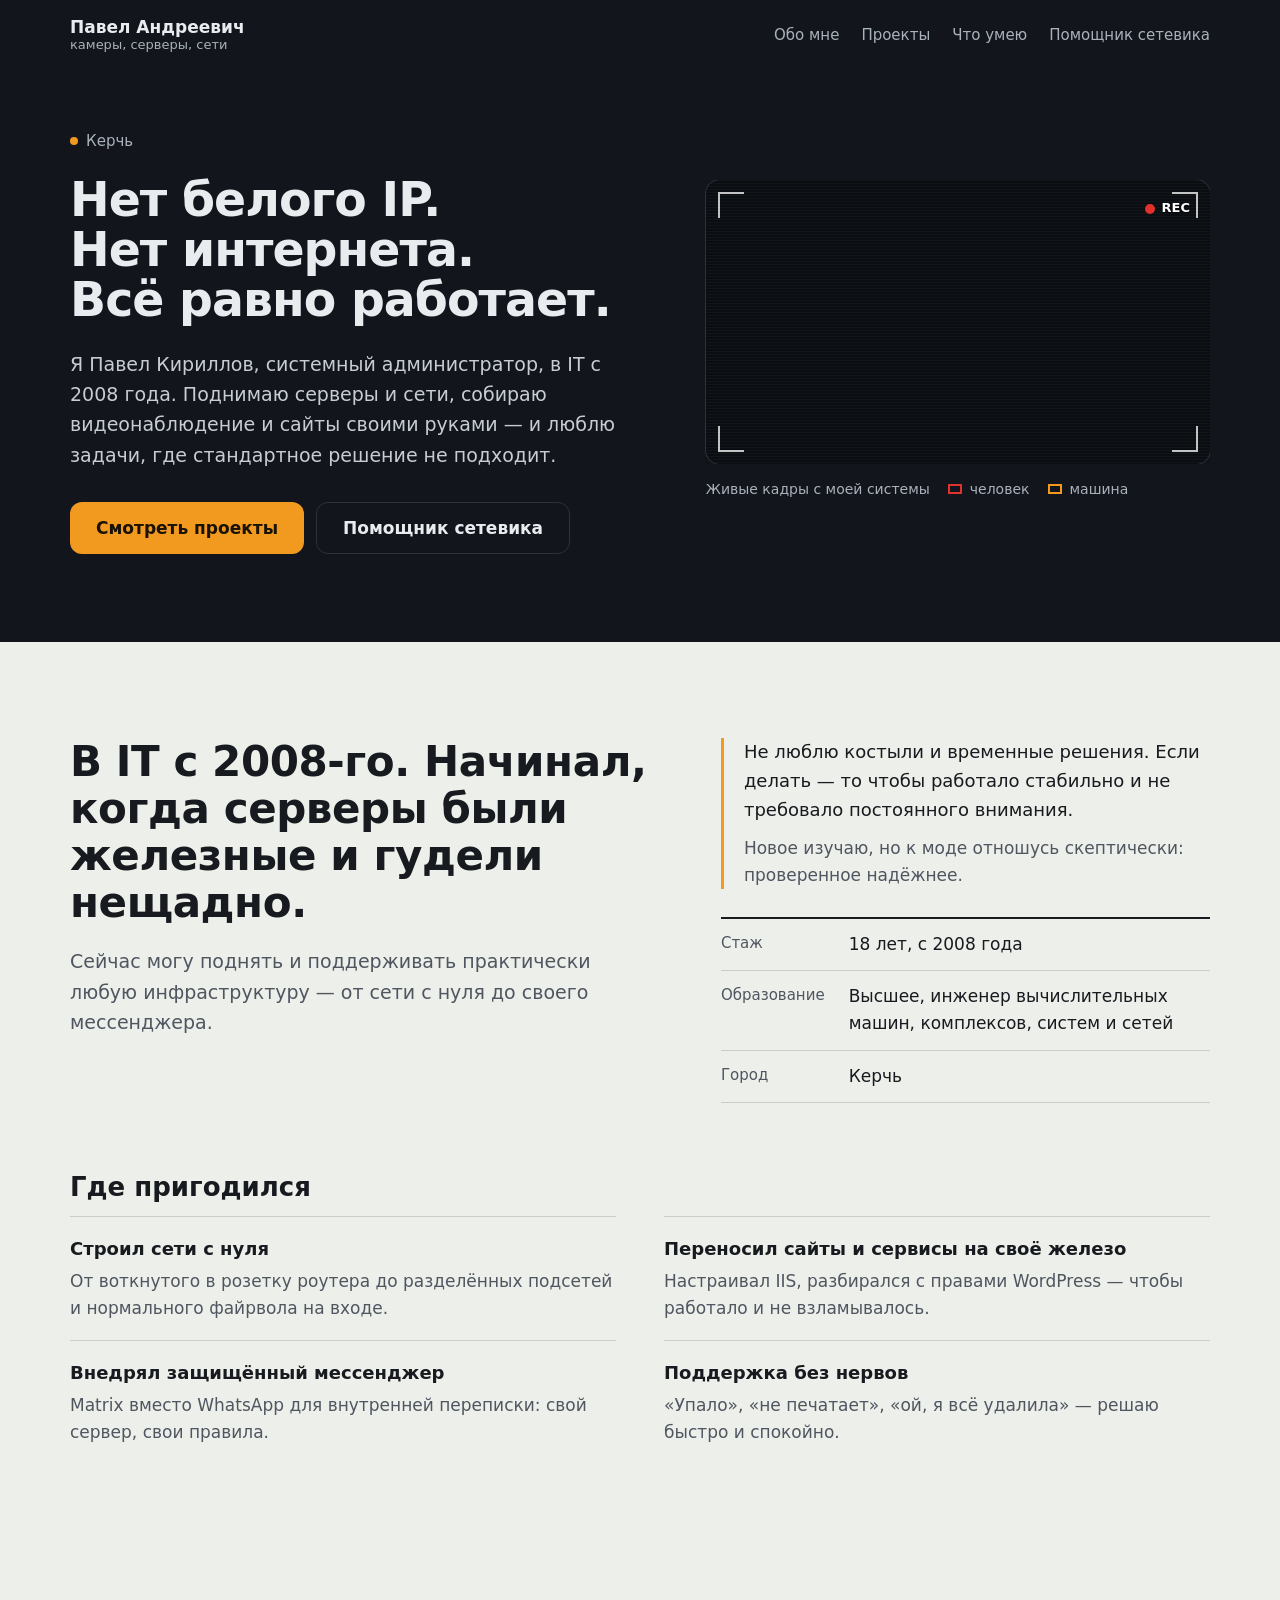
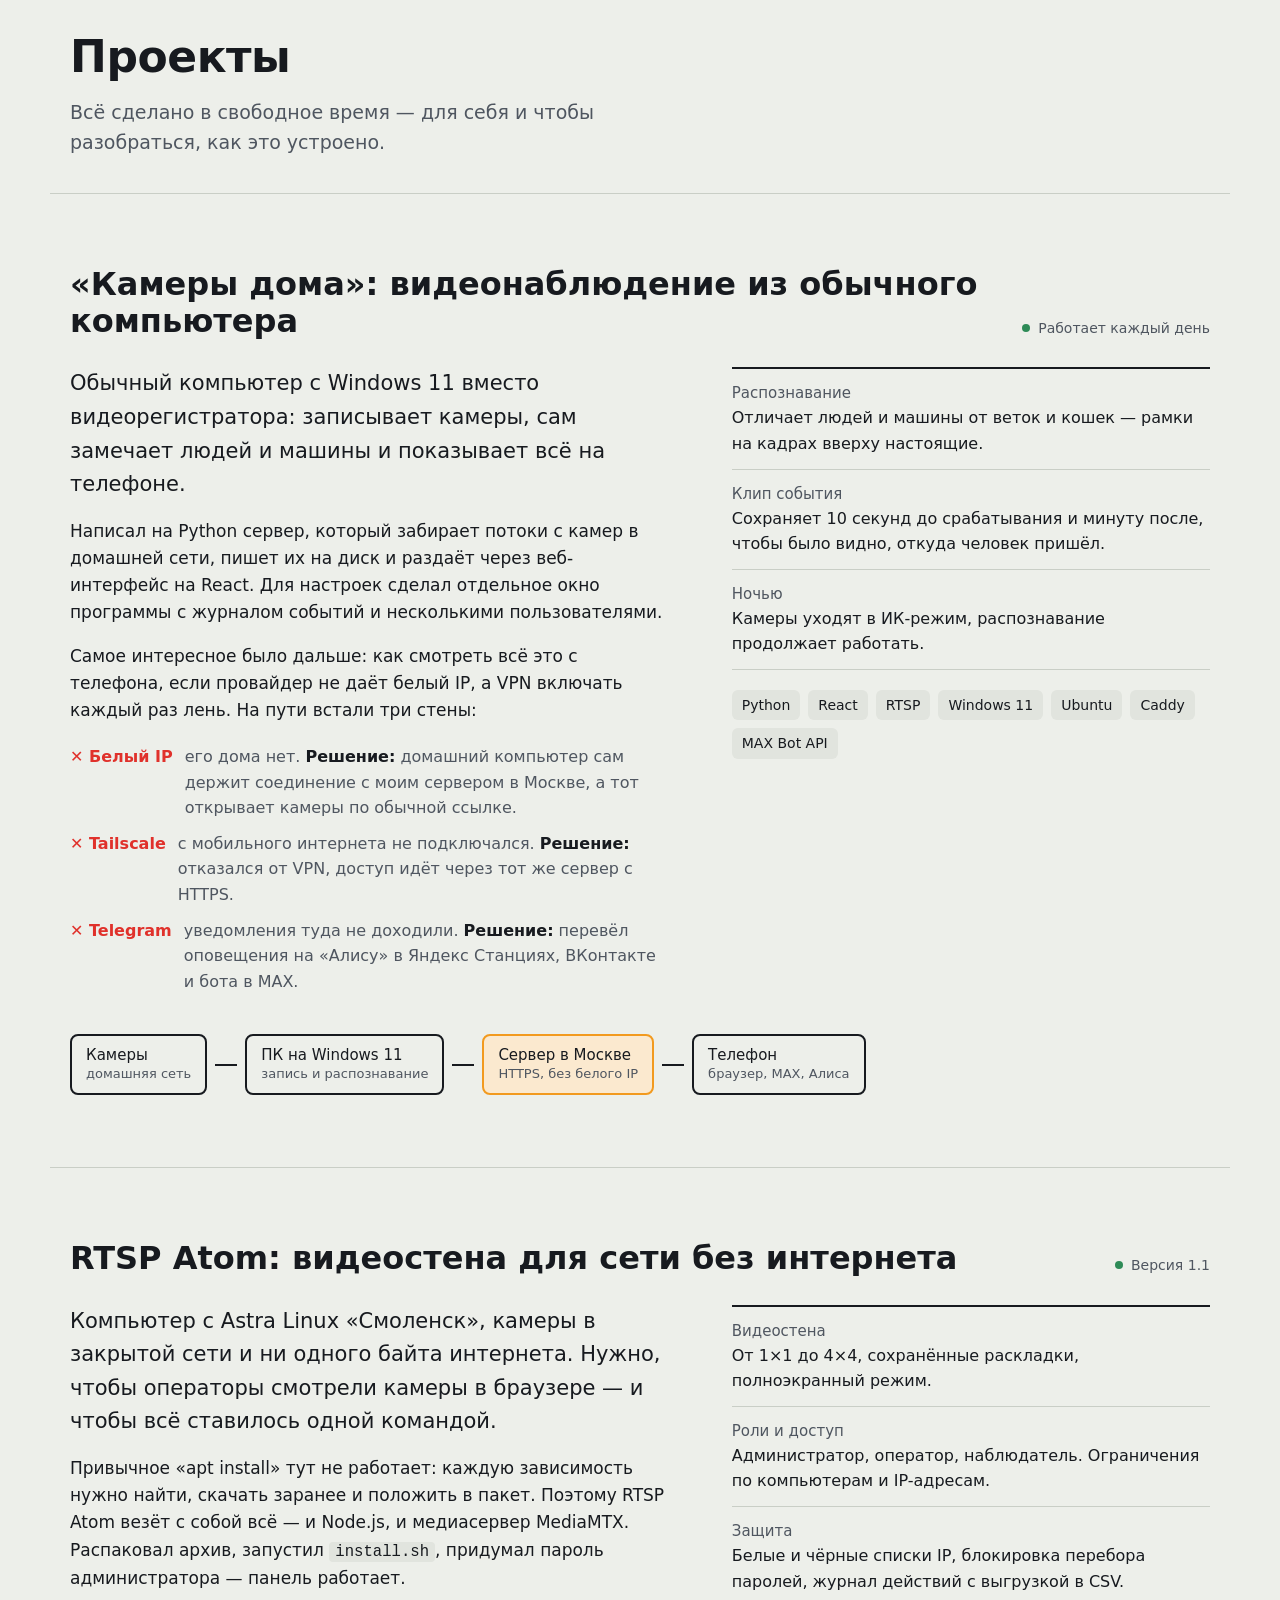
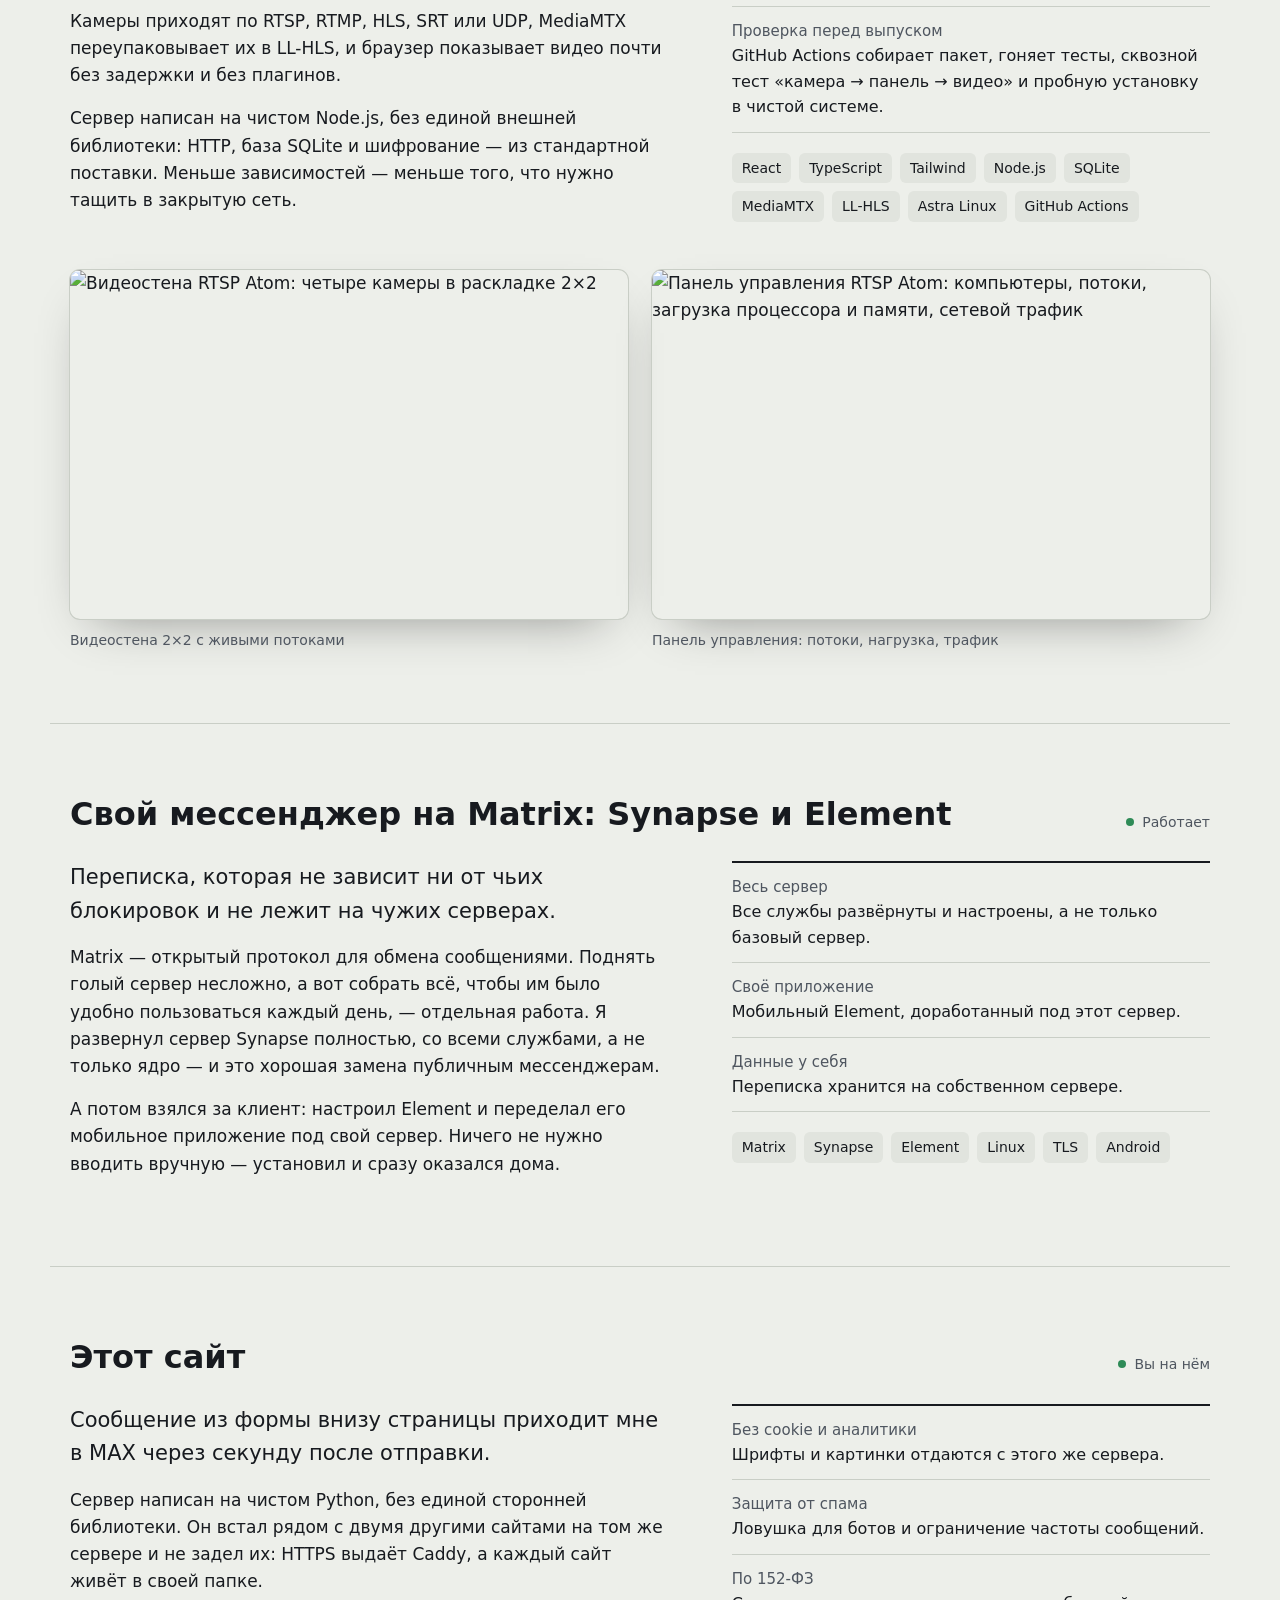
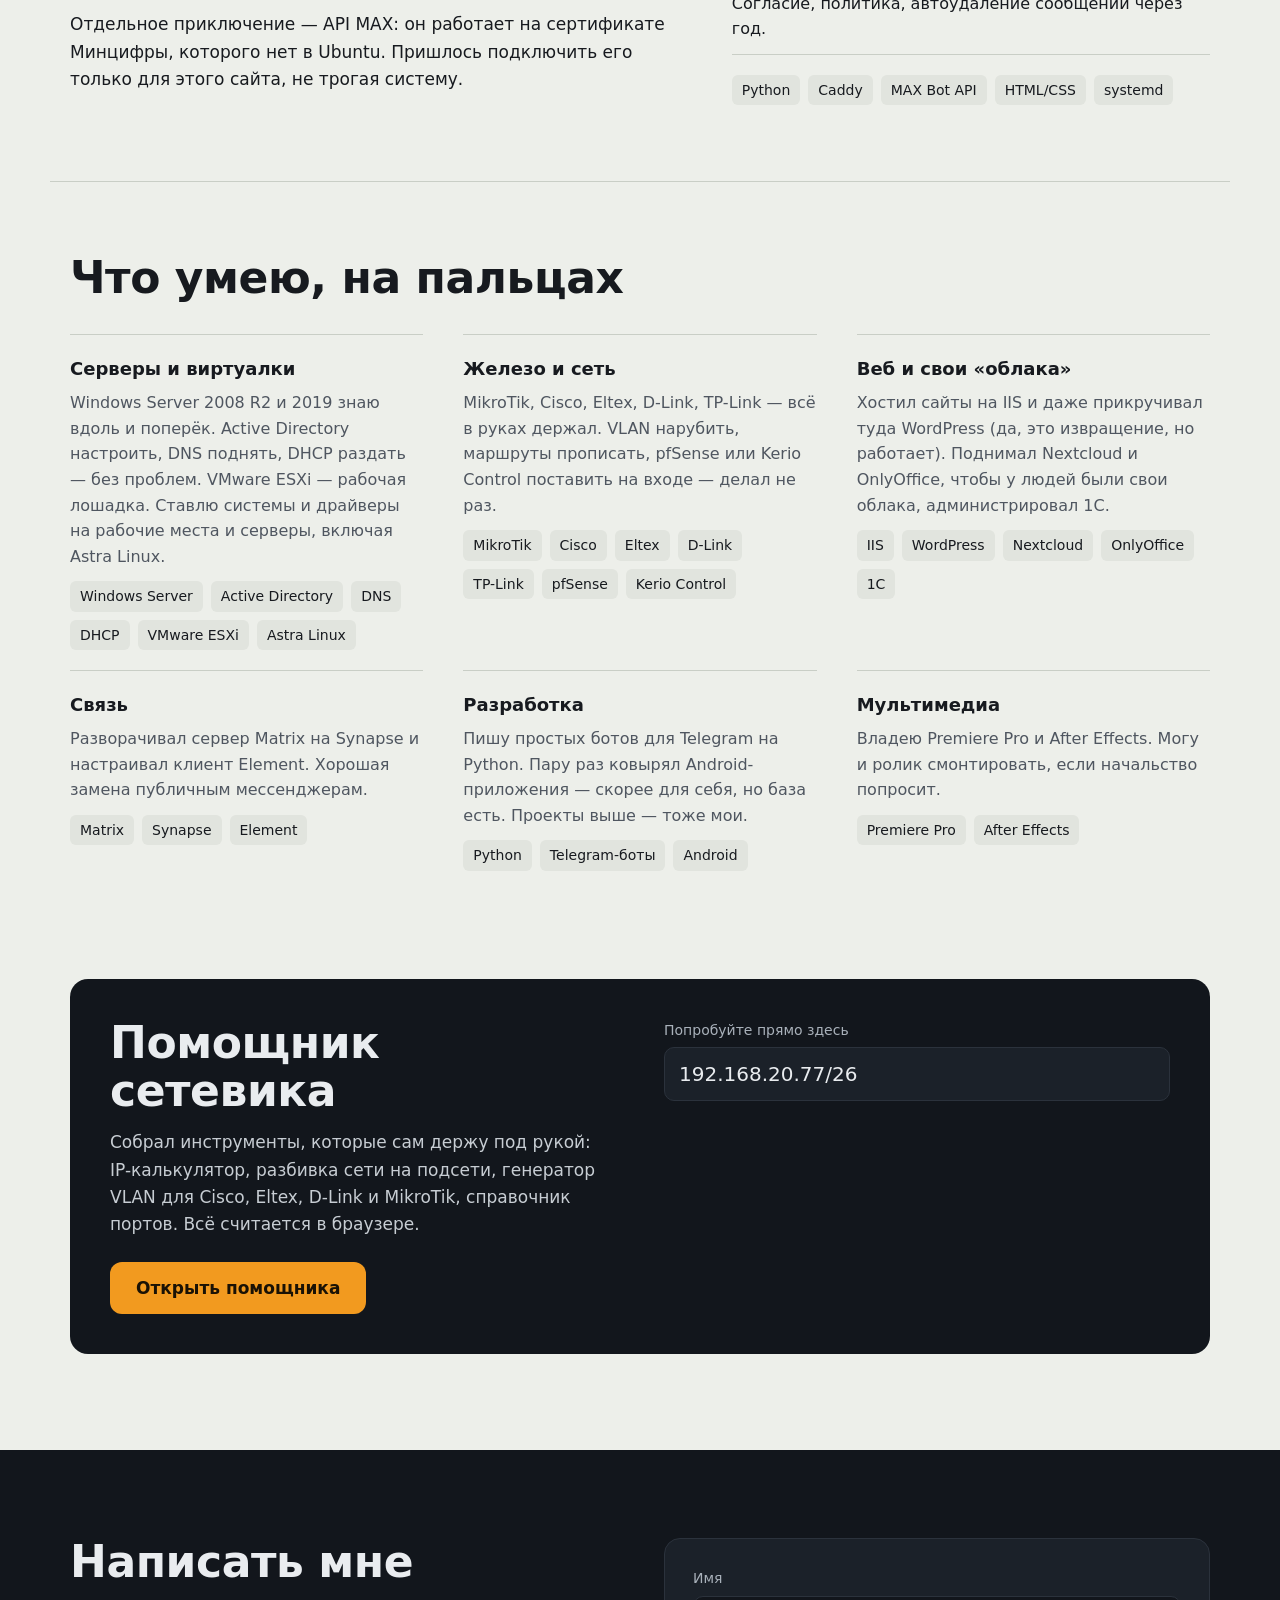
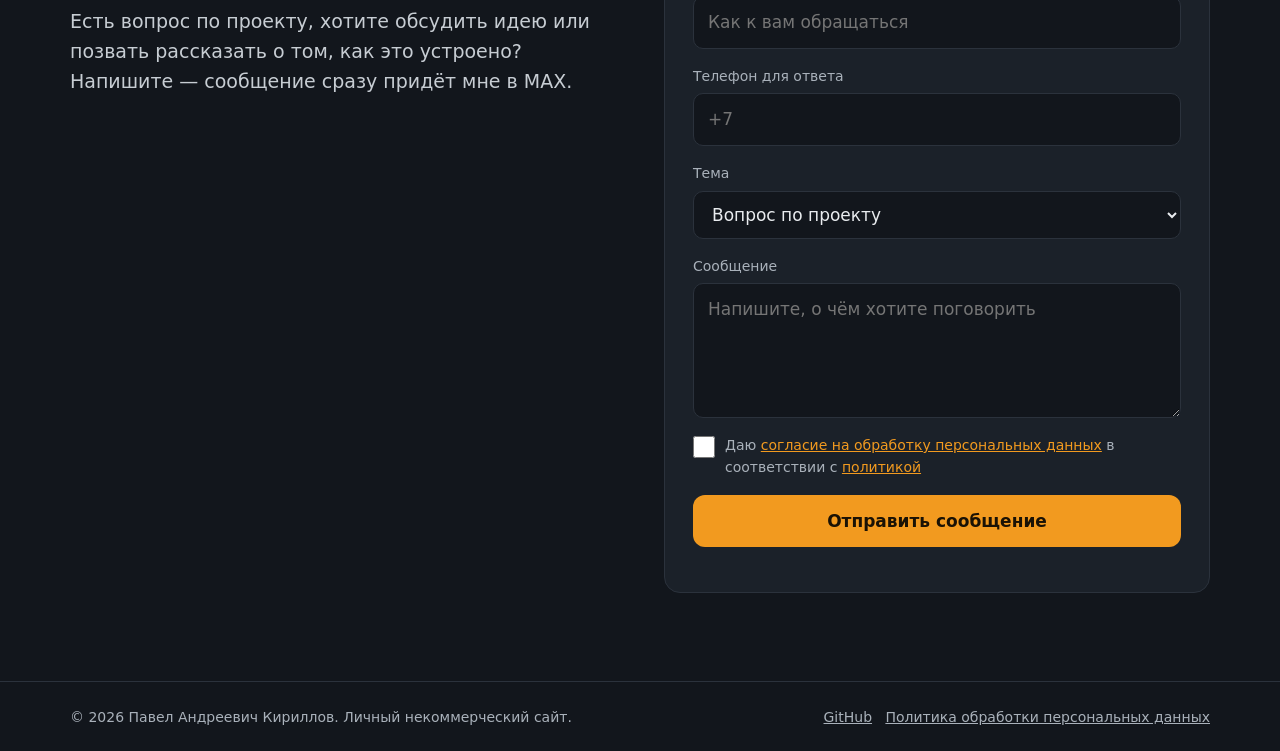
==== commit 62d1f49a: "Стаж считается автоматически с 2008 года Co-Authored-By: Claude Opus 5.5 <noreply@anthropic.com> Cla" ====
--- a/public/index.html
+++ b/public/index.html
@@ -270,7 +270,7 @@
           <p>Новое изучаю, но к моде отношусь скептически: проверенное надёжнее.</p>
         </blockquote>
         <dl class="facts">
-          <dt>Стаж</dt><dd>16 лет</dd>
+          <dt>Стаж</dt><dd><span id="exp-years">18 лет</span>, с 2008 года</dd>
           <dt>Образование</dt><dd>Высшее, инженер вычислительных машин, комплексов, систем и сетей</dd>
           <dt>Город</dt><dd>Керчь</dd>
         </dl>
@@ -538,5 +538,13 @@
 })();
 </script>
 <script src="/net.js"></script>
+<script>
+(function(){
+  var e=document.getElementById('exp-years'); if(!e) return;
+  var n=new Date().getFullYear()-2008, m10=n%10, m100=n%100;
+  var w=(m10===1&&m100!==11)?'год':(m10>=2&&m10<=4&&(m100<12||m100>14))?'года':'лет';
+  e.textContent=n+' '+w;
+})();
+</script>
 </body>
 </html>
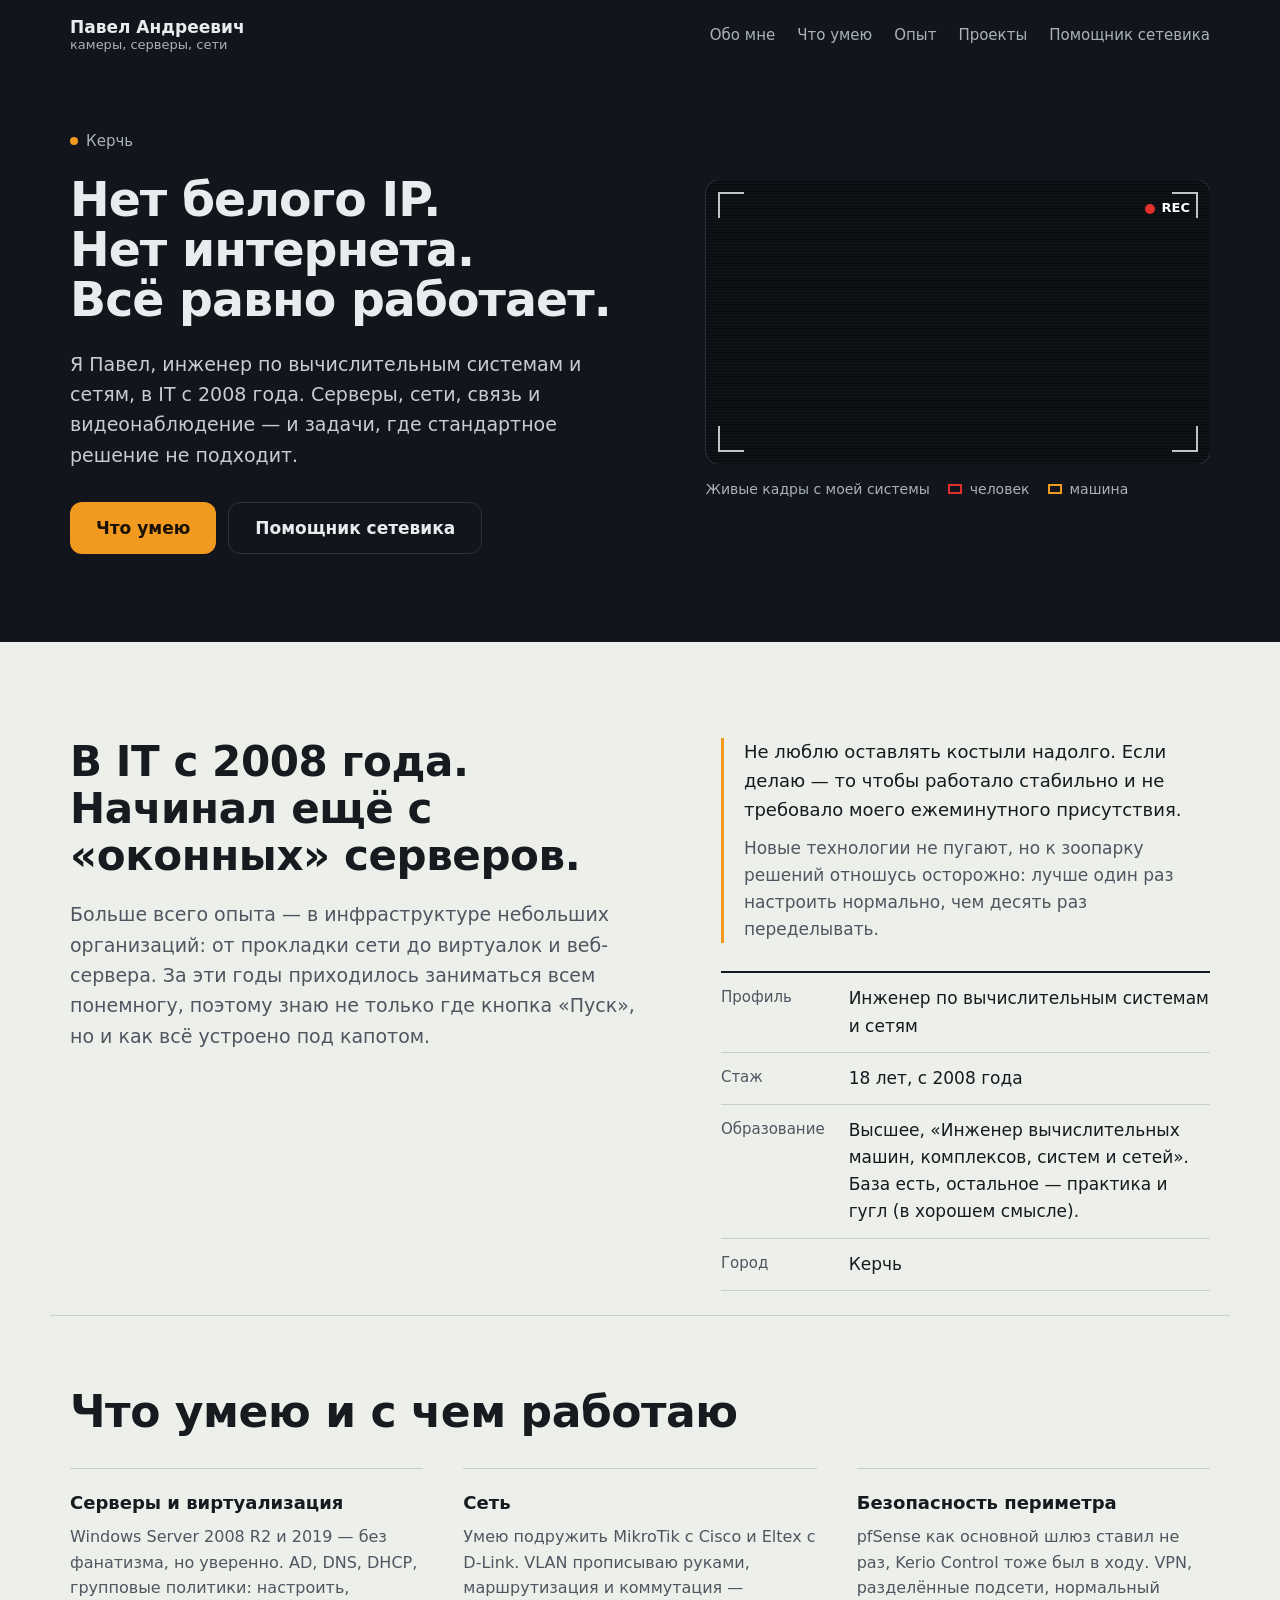
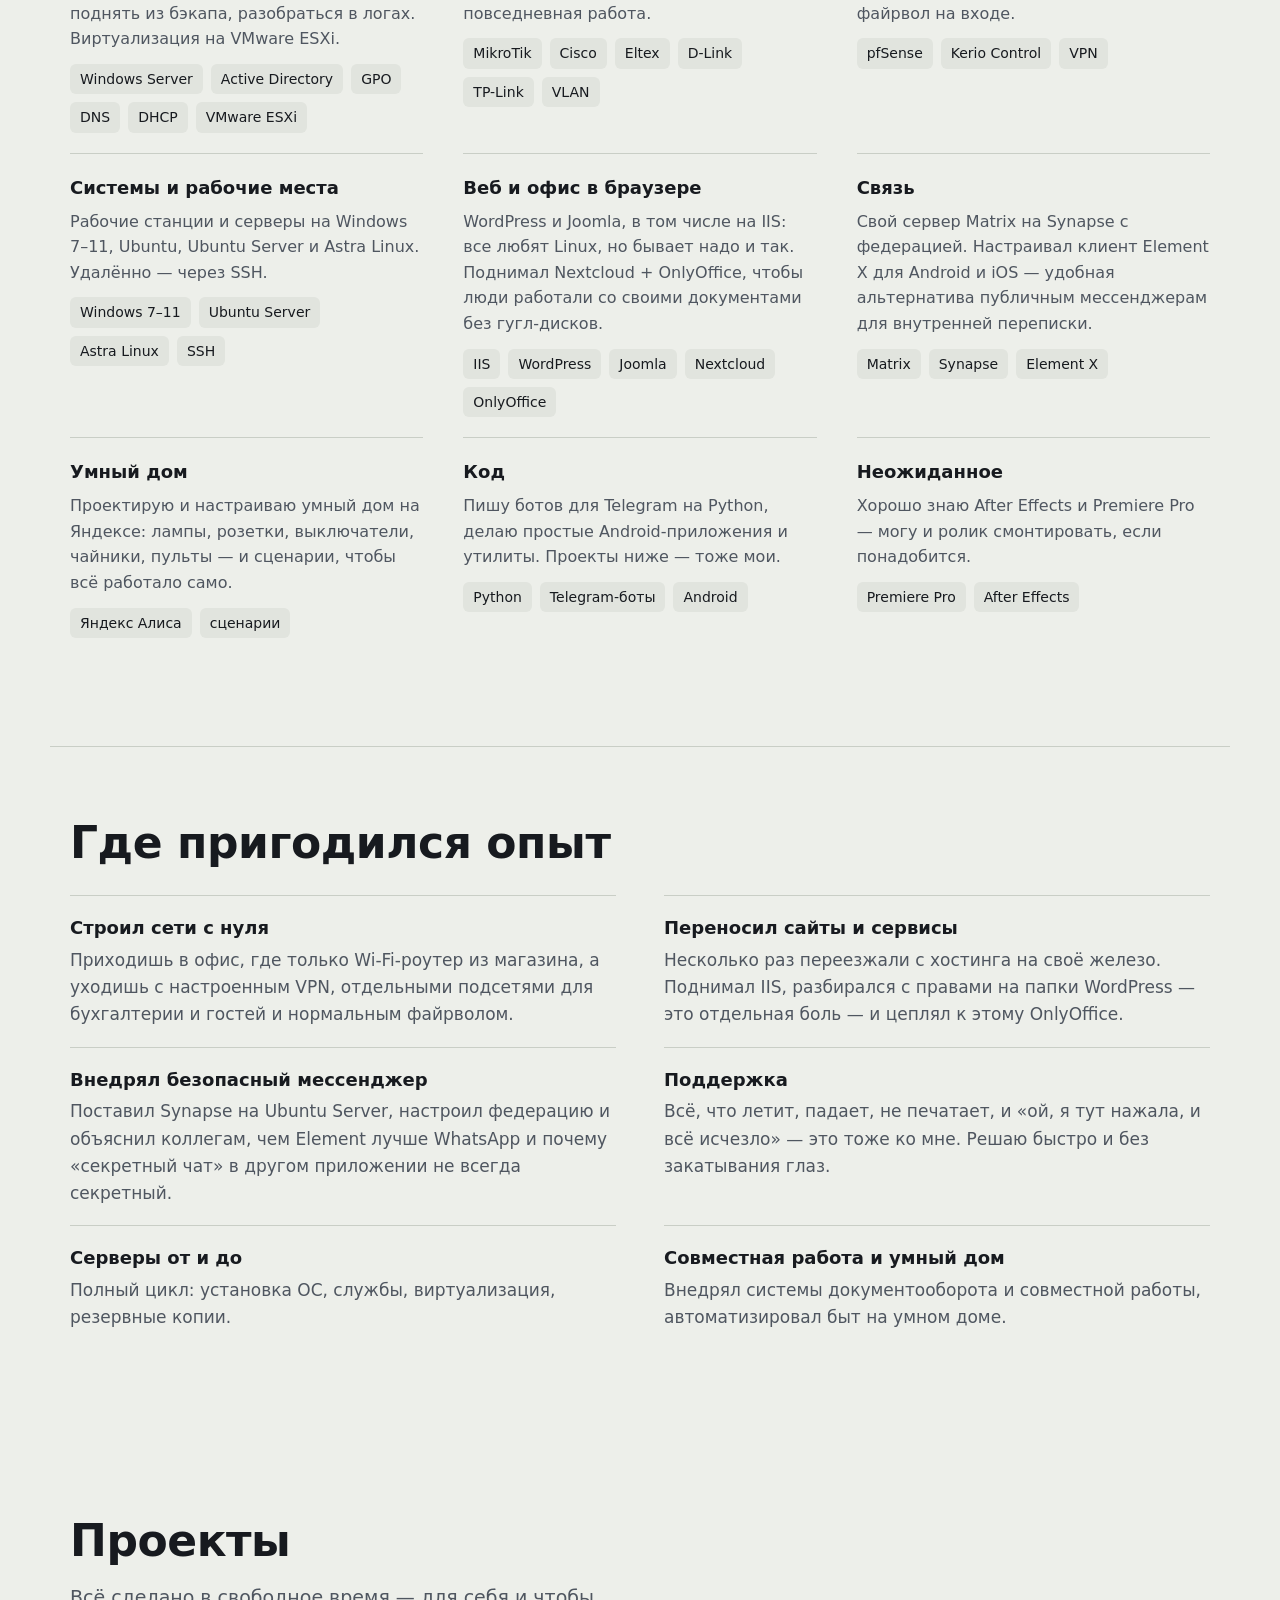
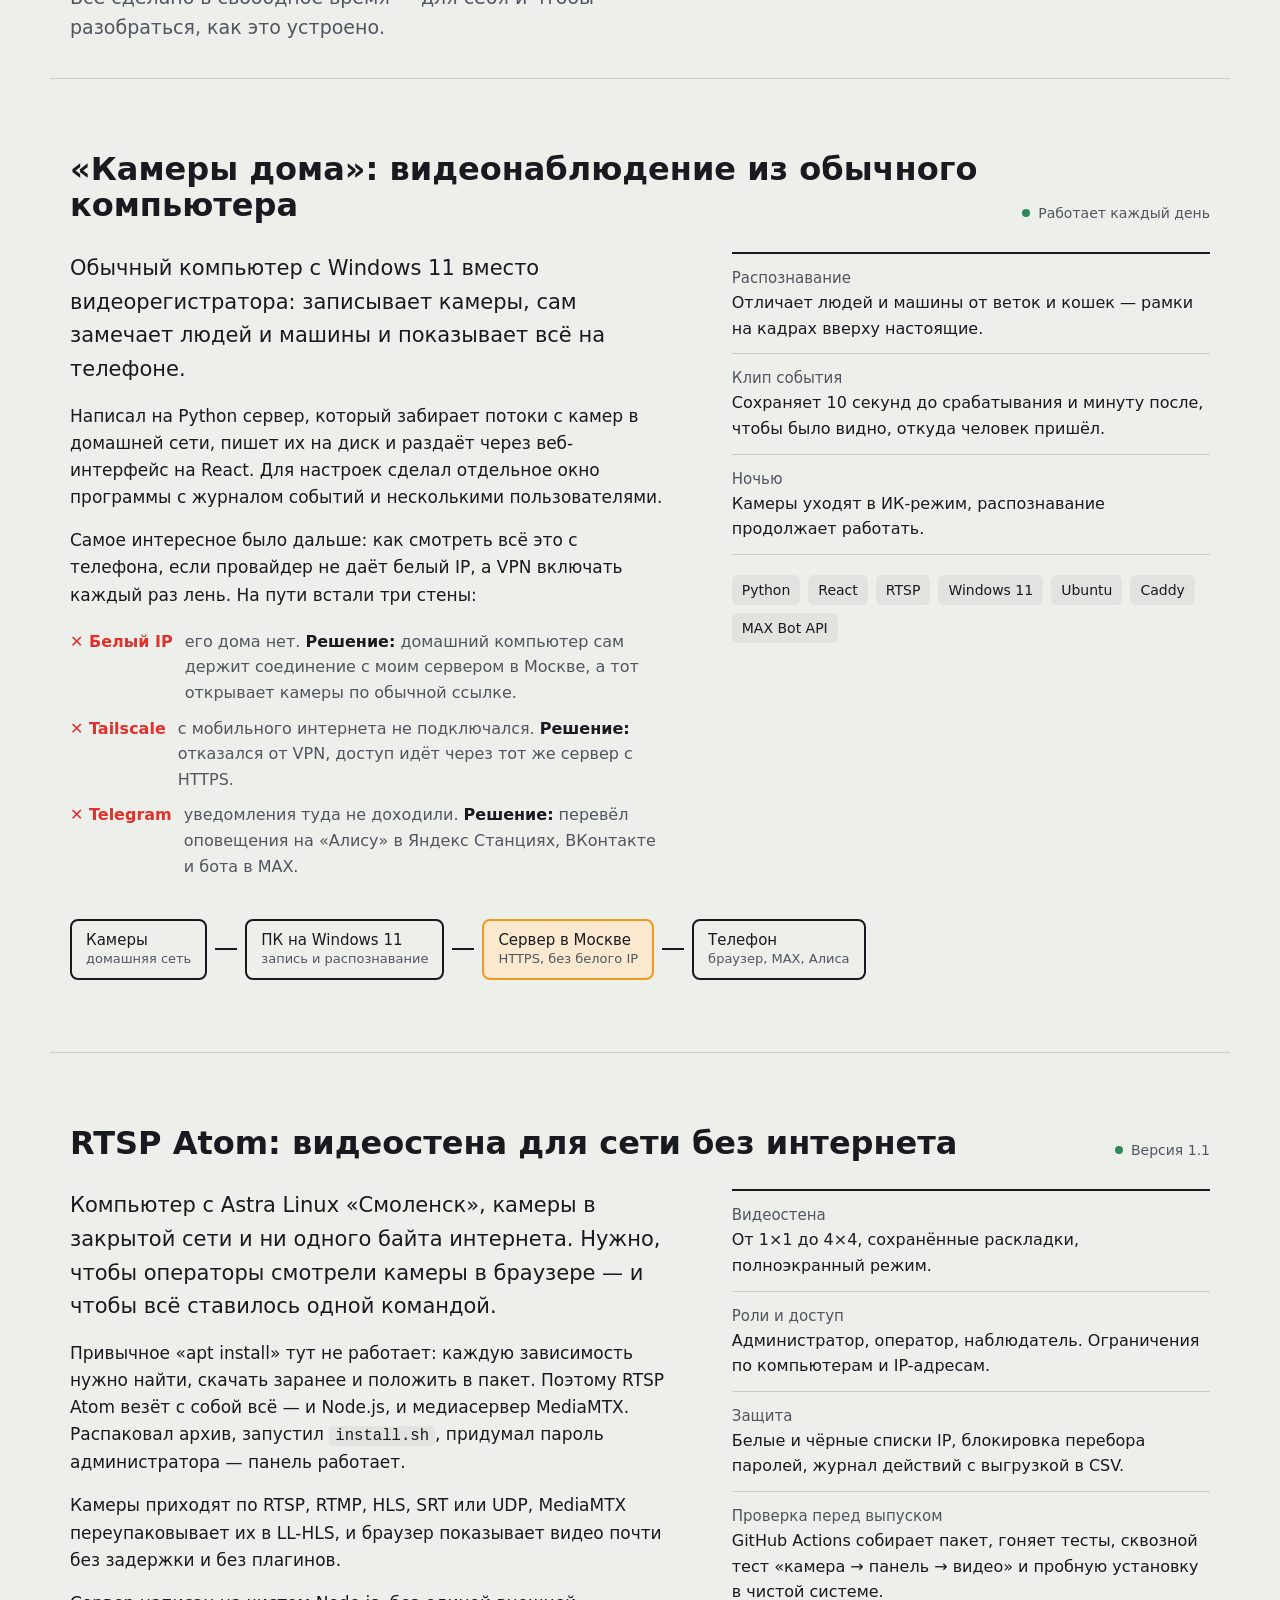
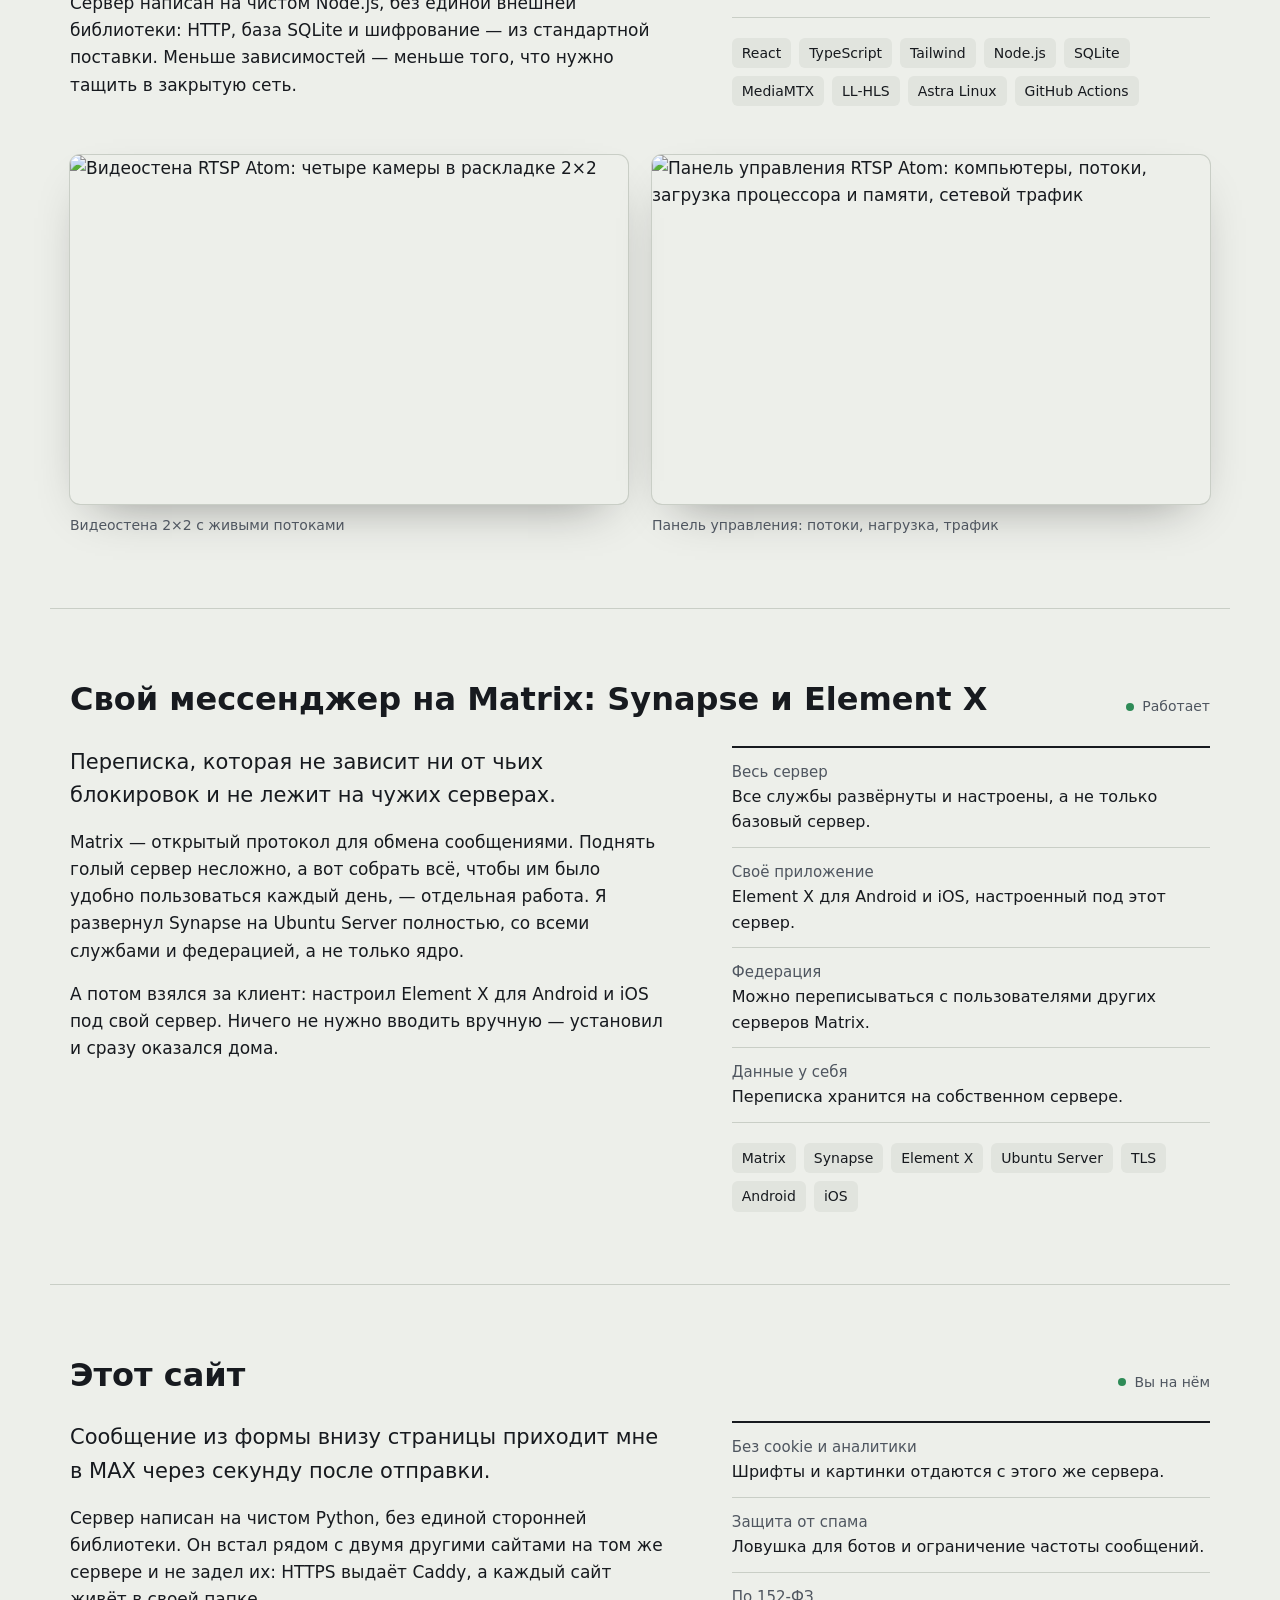
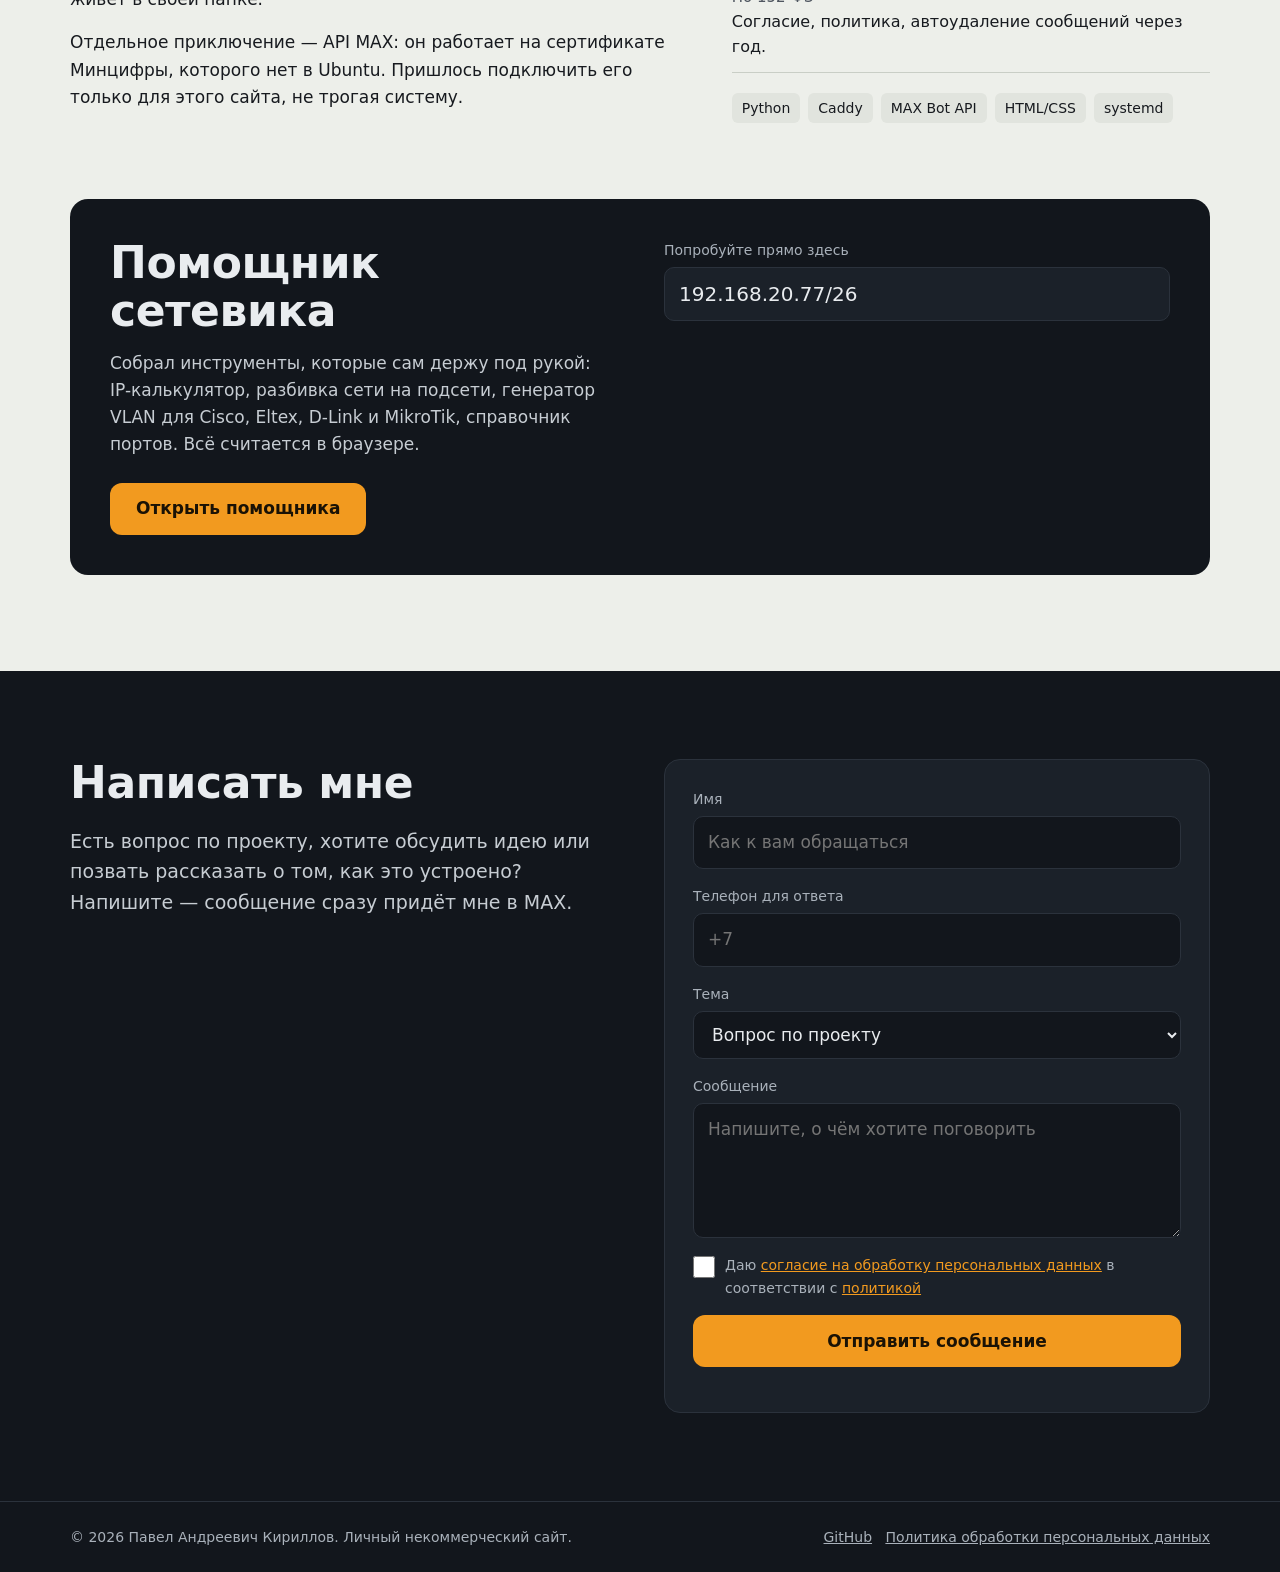
==== commit 3c78f9dc: "Главная по новому резюме: обо мне, навыки, опыт - профиль «инженер по вычислительным системам и сетя" ====
--- a/public/index.html
+++ b/public/index.html
@@ -4,7 +4,7 @@
 <meta charset="utf-8">
 <meta name="viewport" content="width=device-width, initial-scale=1">
 <title>Павел Андреевич — камеры, серверы, сети</title>
-<meta name="description" content="Проекты Павла Кириллова из Керчи: домашняя система видеонаблюдения с распознаванием людей и машин, видеостена RTSP Atom для Astra Linux, свой сервер Matrix, этот сайт с уведомлениями в MAX.">
+<meta name="description" content="Павел, инженер по вычислительным системам и сетям, Керчь. Опыт с 2008 года. Проекты: домашняя система видеонаблюдения с распознаванием людей и машин, видеостена RTSP Atom для Astra Linux, свой сервер Matrix, этот сайт с уведомлениями в MAX.">
 <meta name="theme-color" content="#12161C">
 <link rel="stylesheet" href="/fonts/fonts.css">
 <style>
@@ -134,7 +134,7 @@
 
 
 /* обо мне */
-.about{padding-top:96px;padding-bottom:72px}
+.about{padding-top:96px;padding-bottom:24px}
 .about-grid{display:grid;grid-template-columns:minmax(0,1.2fr) minmax(0,1fr);gap:40px 64px;align-items:start}
 .about-quote{font-size:clamp(26px,3.6vw,42px);line-height:1.12}
 .about-lead{color:var(--muted);margin-top:20px}
@@ -150,6 +150,8 @@
 .track b{font-size:18px;font-weight:600}
 .track span{color:var(--muted)}
 .skill-grid .stack{margin-top:12px}
+.exp{padding-top:72px;padding-bottom:72px;border-top:1px solid var(--day-line)}
+.exp .track{margin-top:28px}
 /* помощник */
 .helper{padding-top:0;padding-bottom:96px}
 .helper-card{background:var(--night);color:var(--on-night);border-radius:18px;padding:40px;display:grid;grid-template-columns:minmax(0,1fr) minmax(0,1fr);gap:32px 48px;align-items:start}
@@ -222,8 +224,9 @@
     </a>
     <nav class="nav" aria-label="Разделы">
       <a href="#about">Обо мне</a>
+      <a href="#skills">Что умею</a>
+      <a href="#experience">Опыт</a>
       <a href="#cams">Проекты</a>
-      <a href="#skills">Что умею</a>
       <a href="/net.html">Помощник сетевика</a>
     </nav>
   </header>
@@ -232,9 +235,9 @@
     <div>
       <div class="where"><i></i>Керчь</div>
       <h1><span>Нет белого IP.</span><span>Нет интернета.</span><span>Всё равно работает.</span></h1>
-      <p class="lead">Я Павел Кириллов, системный администратор, в IT с 2008 года. Поднимаю серверы и сети, собираю видеонаблюдение и сайты своими руками — и люблю задачи, где стандартное решение не подходит.</p>
+      <p class="lead">Я Павел, инженер по вычислительным системам и сетям, в IT с 2008 года. Серверы, сети, связь и видеонаблюдение — и задачи, где стандартное решение не подходит.</p>
       <div class="ctas">
-        <a class="btn btn-main" href="#cams">Смотреть проекты</a>
+        <a class="btn btn-main" href="#skills">Что умею</a>
         <a class="btn btn-ghost" href="/net.html">Помощник сетевика</a>
       </div>
     </div>
@@ -261,28 +264,84 @@
   <section class="wrap about" id="about" aria-labelledby="about-h">
     <div class="about-grid">
       <div>
-        <h2 id="about-h" class="about-quote">В IT с 2008-го. Начинал, когда серверы были железные и гудели нещадно.</h2>
-        <p class="lead about-lead">Сейчас могу поднять и поддерживать практически любую инфраструктуру — от сети с нуля до своего мессенджера.</p>
+        <h2 id="about-h" class="about-quote">В IT с 2008 года. Начинал ещё с «оконных» серверов.</h2>
+        <p class="lead about-lead">Больше всего опыта — в инфраструктуре небольших организаций: от прокладки сети до виртуалок и веб-сервера. За эти годы приходилось заниматься всем понемногу, поэтому знаю не только где кнопка «Пуск», но и как всё устроено под капотом.</p>
       </div>
       <div class="about-side">
         <blockquote class="creed">
-          <p>Не люблю костыли и временные решения. Если делать — то чтобы работало стабильно и не требовало постоянного внимания.</p>
-          <p>Новое изучаю, но к моде отношусь скептически: проверенное надёжнее.</p>
+          <p>Не люблю оставлять костыли надолго. Если делаю — то чтобы работало стабильно и не требовало моего ежеминутного присутствия.</p>
+          <p>Новые технологии не пугают, но к зоопарку решений отношусь осторожно: лучше один раз настроить нормально, чем десять раз переделывать.</p>
         </blockquote>
         <dl class="facts">
+          <dt>Профиль</dt><dd>Инженер по вычислительным системам и сетям</dd>
           <dt>Стаж</dt><dd><span id="exp-years">18 лет</span>, с 2008 года</dd>
-          <dt>Образование</dt><dd>Высшее, инженер вычислительных машин, комплексов, систем и сетей</dd>
+          <dt>Образование</dt><dd>Высшее, «Инженер вычислительных машин, комплексов, систем и сетей». База есть, остальное — практика и гугл (в хорошем смысле).</dd>
           <dt>Город</dt><dd>Керчь</dd>
         </dl>
       </div>
     </div>
-
-    <h3 class="sub-h">Где пригодился</h3>
+  </section>
+
+  <section class="wrap skills" id="skills" aria-labelledby="skills-h">
+    <h2 id="skills-h">Что умею и с чем работаю</h2>
+    <div class="skill-grid">
+      <section>
+        <h3>Серверы и виртуализация</h3>
+        <p>Windows Server 2008 R2 и 2019 — без фанатизма, но уверенно. AD, DNS, DHCP, групповые политики: настроить, поднять из бэкапа, разобраться в логах. Виртуализация на VMware ESXi.</p>
+        <ul class="stack"><li>Windows Server</li><li>Active Directory</li><li>GPO</li><li>DNS</li><li>DHCP</li><li>VMware ESXi</li></ul>
+      </section>
+      <section>
+        <h3>Сеть</h3>
+        <p>Умею подружить MikroTik с Cisco и Eltex с D-Link. VLAN прописываю руками, маршрутизация и коммутация — повседневная работа.</p>
+        <ul class="stack"><li>MikroTik</li><li>Cisco</li><li>Eltex</li><li>D-Link</li><li>TP-Link</li><li>VLAN</li></ul>
+      </section>
+      <section>
+        <h3>Безопасность периметра</h3>
+        <p>pfSense как основной шлюз ставил не раз, Kerio Control тоже был в ходу. VPN, разделённые подсети, нормальный файрвол на входе.</p>
+        <ul class="stack"><li>pfSense</li><li>Kerio Control</li><li>VPN</li></ul>
+      </section>
+      <section>
+        <h3>Системы и рабочие места</h3>
+        <p>Рабочие станции и серверы на Windows 7–11, Ubuntu, Ubuntu Server и Astra Linux. Удалённо — через SSH.</p>
+        <ul class="stack"><li>Windows 7–11</li><li>Ubuntu Server</li><li>Astra Linux</li><li>SSH</li></ul>
+      </section>
+      <section>
+        <h3>Веб и офис в браузере</h3>
+        <p>WordPress и Joomla, в том числе на IIS: все любят Linux, но бывает надо и так. Поднимал Nextcloud + OnlyOffice, чтобы люди работали со своими документами без гугл-дисков.</p>
+        <ul class="stack"><li>IIS</li><li>WordPress</li><li>Joomla</li><li>Nextcloud</li><li>OnlyOffice</li></ul>
+      </section>
+      <section>
+        <h3>Связь</h3>
+        <p>Свой сервер Matrix на Synapse с федерацией. Настраивал клиент Element X для Android и iOS — удобная альтернатива публичным мессенджерам для внутренней переписки.</p>
+        <ul class="stack"><li>Matrix</li><li>Synapse</li><li>Element X</li></ul>
+      </section>
+      <section>
+        <h3>Умный дом</h3>
+        <p>Проектирую и настраиваю умный дом на Яндексе: лампы, розетки, выключатели, чайники, пульты — и сценарии, чтобы всё работало само.</p>
+        <ul class="stack"><li>Яндекс Алиса</li><li>сценарии</li></ul>
+      </section>
+      <section>
+        <h3>Код</h3>
+        <p>Пишу ботов для Telegram на Python, делаю простые Android-приложения и утилиты. Проекты ниже — тоже мои.</p>
+        <ul class="stack"><li>Python</li><li>Telegram-боты</li><li>Android</li></ul>
+      </section>
+      <section>
+        <h3>Неожиданное</h3>
+        <p>Хорошо знаю After Effects и Premiere Pro — могу и ролик смонтировать, если понадобится.</p>
+        <ul class="stack"><li>Premiere Pro</li><li>After Effects</li></ul>
+      </section>
+    </div>
+  </section>
+
+  <section class="wrap exp" id="experience" aria-labelledby="exp-h">
+    <h2 id="exp-h">Где пригодился опыт</h2>
     <ul class="track">
-      <li><b>Строил сети с нуля</b><span>От воткнутого в розетку роутера до разделённых подсетей и нормального файрвола на входе.</span></li>
-      <li><b>Переносил сайты и сервисы на своё железо</b><span>Настраивал IIS, разбирался с правами WordPress — чтобы работало и не взламывалось.</span></li>
-      <li><b>Внедрял защищённый мессенджер</b><span>Matrix вместо WhatsApp для внутренней переписки: свой сервер, свои правила.</span></li>
-      <li><b>Поддержка без нервов</b><span>«Упало», «не печатает», «ой, я всё удалила» — решаю быстро и спокойно.</span></li>
+      <li><b>Строил сети с нуля</b><span>Приходишь в офис, где только Wi-Fi-роутер из магазина, а уходишь с настроенным VPN, отдельными подсетями для бухгалтерии и гостей и нормальным файрволом.</span></li>
+      <li><b>Переносил сайты и сервисы</b><span>Несколько раз переезжали с хостинга на своё железо. Поднимал IIS, разбирался с правами на папки WordPress — это отдельная боль — и цеплял к этому OnlyOffice.</span></li>
+      <li><b>Внедрял безопасный мессенджер</b><span>Поставил Synapse на Ubuntu Server, настроил федерацию и объяснил коллегам, чем Element лучше WhatsApp и почему «секретный чат» в другом приложении не всегда секретный.</span></li>
+      <li><b>Поддержка</b><span>Всё, что летит, падает, не печатает, и «ой, я тут нажала, и всё исчезло» — это тоже ко мне. Решаю быстро и без закатывания глаз.</span></li>
+      <li><b>Серверы от и до</b><span>Полный цикл: установка ОС, службы, виртуализация, резервные копии.</span></li>
+      <li><b>Совместная работа и умный дом</b><span>Внедрял системы документооборота и совместной работы, автоматизировал быт на умном доме.</span></li>
     </ul>
   </section>
 
@@ -367,23 +426,23 @@
   <!-- 3. Matrix -->
   <article class="wrap case" id="matrix" aria-labelledby="matrix-h">
     <div class="case-head">
-      <h3 id="matrix-h">Свой мессенджер на Matrix: Synapse и Element</h3>
+      <h3 id="matrix-h">Свой мессенджер на Matrix: Synapse и Element X</h3>
       <span class="status"><i></i>Работает</span>
     </div>
     <div class="case-body">
       <div class="story">
         <p class="hook">Переписка, которая не зависит ни от чьих блокировок и не лежит на чужих серверах.</p>
-        <p>Matrix — открытый протокол для обмена сообщениями. Поднять голый сервер несложно, а вот собрать всё, чтобы им было удобно пользоваться каждый день, — отдельная работа. Я развернул сервер Synapse полностью, со всеми службами, а не только ядро — и это хорошая замена публичным мессенджерам.</p>
-        <p>А потом взялся за клиент: настроил Element и переделал его мобильное приложение под свой сервер. Ничего не нужно вводить вручную — установил и сразу оказался дома.</p>
+        <p>Matrix — открытый протокол для обмена сообщениями. Поднять голый сервер несложно, а вот собрать всё, чтобы им было удобно пользоваться каждый день, — отдельная работа. Я развернул Synapse на Ubuntu Server полностью, со всеми службами и федерацией, а не только ядро.</p>
+        <p>А потом взялся за клиент: настроил Element X для Android и iOS под свой сервер. Ничего не нужно вводить вручную — установил и сразу оказался дома.</p>
       </div>
       <div class="side">
         <ul class="done">
           <li><b>Весь сервер</b>Все службы развёрнуты и настроены, а не только базовый сервер.</li>
-          <li><b>Своё приложение</b>Мобильный Element, доработанный под этот сервер.</li>
+          <li><b>Своё приложение</b>Element X для Android и iOS, настроенный под этот сервер.</li><li><b>Федерация</b>Можно переписываться с пользователями других серверов Matrix.</li>
           <li><b>Данные у себя</b>Переписка хранится на собственном сервере.</li>
         </ul>
         <ul class="stack" aria-label="Технологии">
-          <li>Matrix</li><li>Synapse</li><li>Element</li><li>Linux</li><li>TLS</li><li>Android</li>
+          <li>Matrix</li><li>Synapse</li><li>Element X</li><li>Ubuntu Server</li><li>TLS</li><li>Android</li><li>iOS</li>
         </ul>
       </div>
     </div>
@@ -413,42 +472,6 @@
       </div>
     </div>
   </article>
-
-  <section class="wrap skills" id="skills" aria-labelledby="skills-h">
-    <h2 id="skills-h">Что умею, на пальцах</h2>
-    <div class="skill-grid">
-      <section>
-        <h3>Серверы и виртуалки</h3>
-        <p>Windows Server 2008 R2 и 2019 знаю вдоль и поперёк. Active Directory настроить, DNS поднять, DHCP раздать — без проблем. VMware ESXi — рабочая лошадка. Ставлю системы и драйверы на рабочие места и серверы, включая Astra Linux.</p>
-        <ul class="stack"><li>Windows Server</li><li>Active Directory</li><li>DNS</li><li>DHCP</li><li>VMware ESXi</li><li>Astra Linux</li></ul>
-      </section>
-      <section>
-        <h3>Железо и сеть</h3>
-        <p>MikroTik, Cisco, Eltex, D-Link, TP-Link — всё в руках держал. VLAN нарубить, маршруты прописать, pfSense или Kerio Control поставить на входе — делал не раз.</p>
-        <ul class="stack"><li>MikroTik</li><li>Cisco</li><li>Eltex</li><li>D-Link</li><li>TP-Link</li><li>pfSense</li><li>Kerio Control</li></ul>
-      </section>
-      <section>
-        <h3>Веб и свои «облака»</h3>
-        <p>Хостил сайты на IIS и даже прикручивал туда WordPress (да, это извращение, но работает). Поднимал Nextcloud и OnlyOffice, чтобы у людей были свои облака, администрировал 1С.</p>
-        <ul class="stack"><li>IIS</li><li>WordPress</li><li>Nextcloud</li><li>OnlyOffice</li><li>1С</li></ul>
-      </section>
-      <section>
-        <h3>Связь</h3>
-        <p>Разворачивал сервер Matrix на Synapse и настраивал клиент Element. Хорошая замена публичным мессенджерам.</p>
-        <ul class="stack"><li>Matrix</li><li>Synapse</li><li>Element</li></ul>
-      </section>
-      <section>
-        <h3>Разработка</h3>
-        <p>Пишу простых ботов для Telegram на Python. Пару раз ковырял Android-приложения — скорее для себя, но база есть. Проекты выше — тоже мои.</p>
-        <ul class="stack"><li>Python</li><li>Telegram-боты</li><li>Android</li></ul>
-      </section>
-      <section>
-        <h3>Мультимедиа</h3>
-        <p>Владею Premiere Pro и After Effects. Могу и ролик смонтировать, если начальство попросит.</p>
-        <ul class="stack"><li>Premiere Pro</li><li>After Effects</li></ul>
-      </section>
-    </div>
-  </section>
 
   <section class="wrap helper" id="helper" aria-labelledby="helper-h">
     <div class="helper-card">
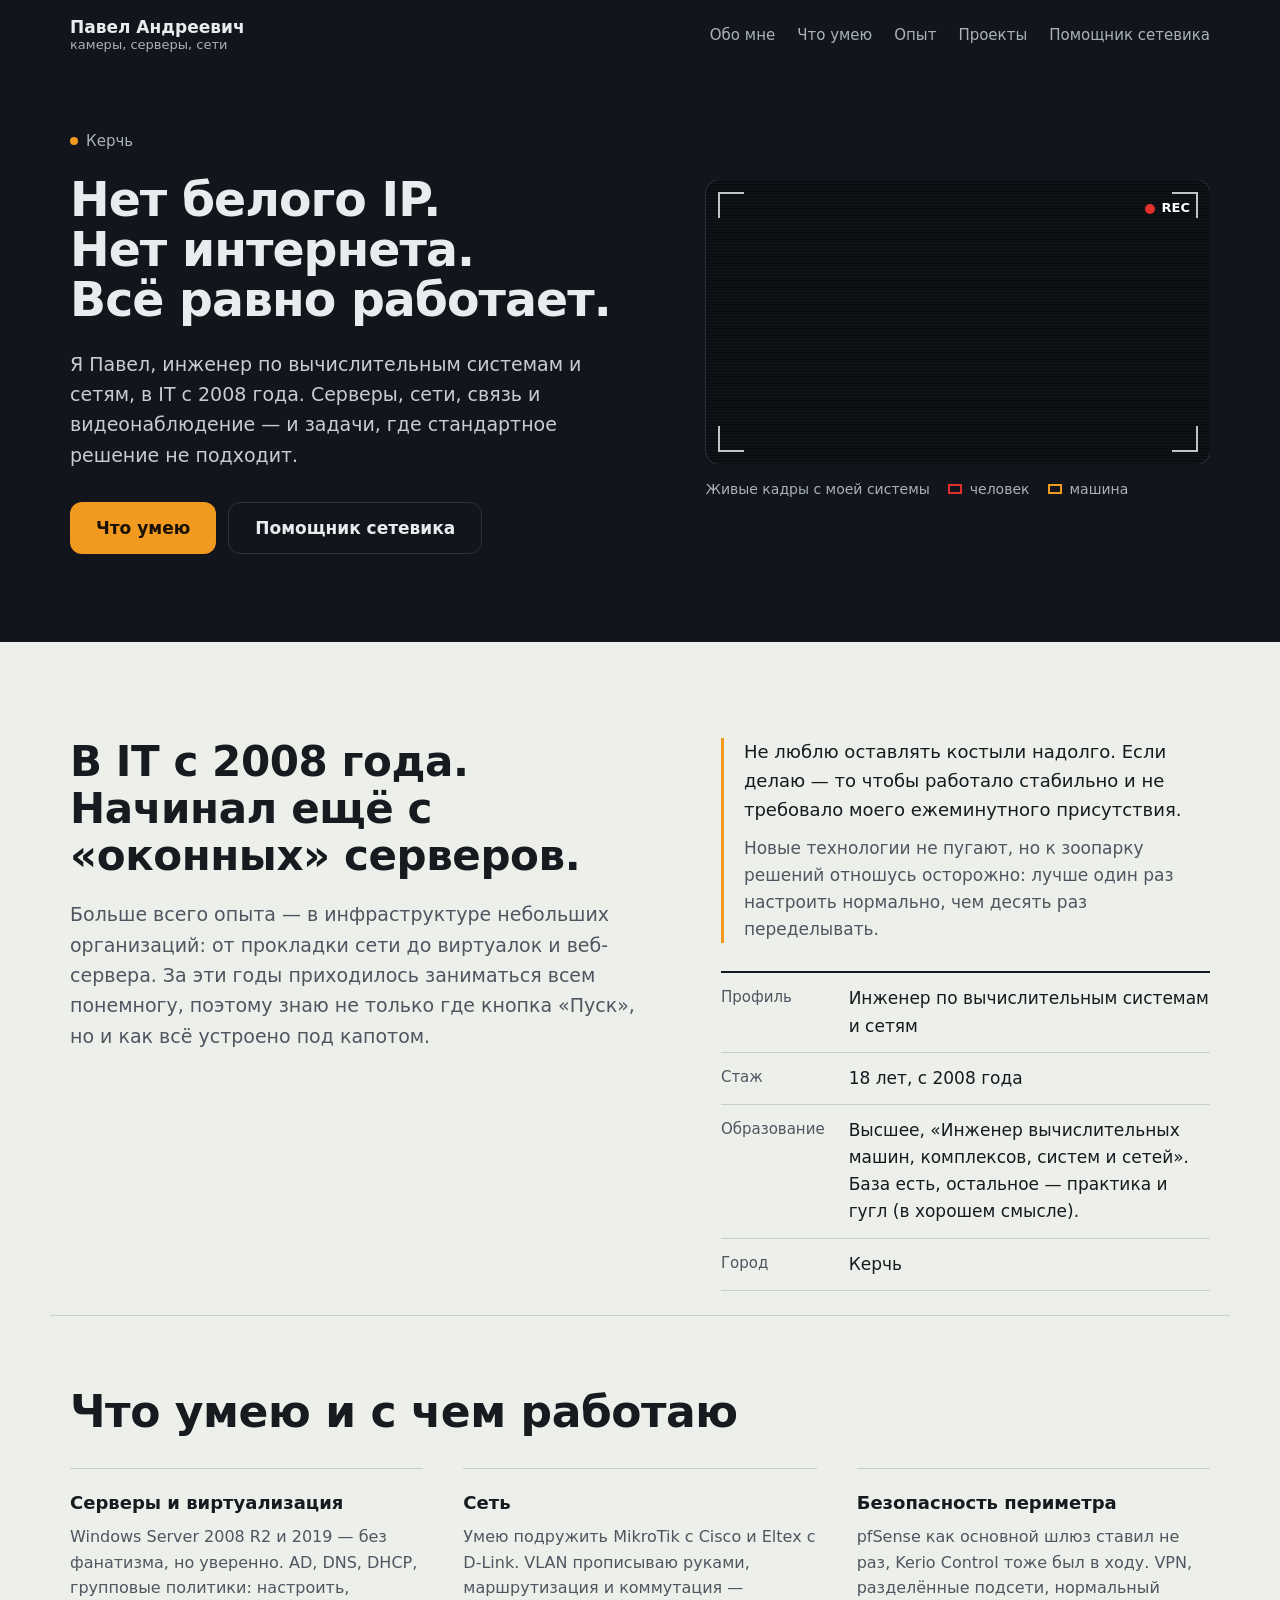
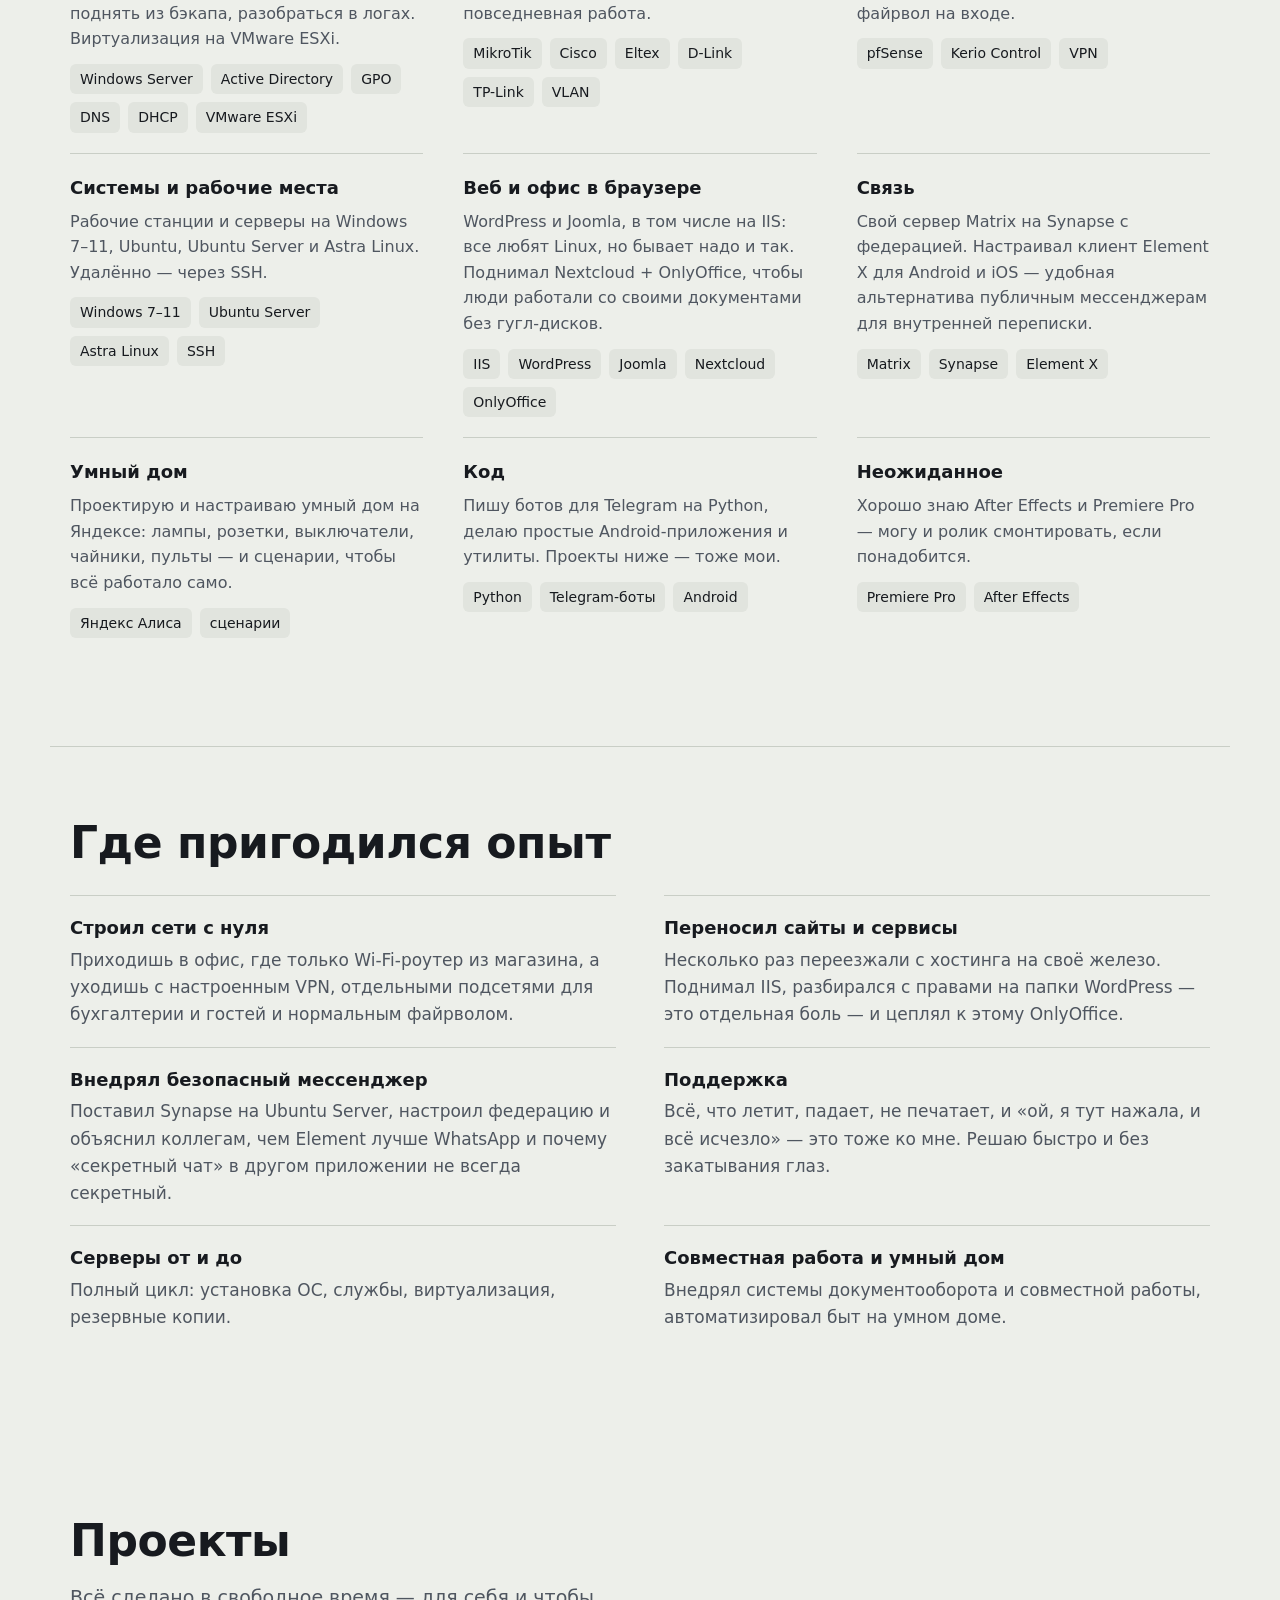
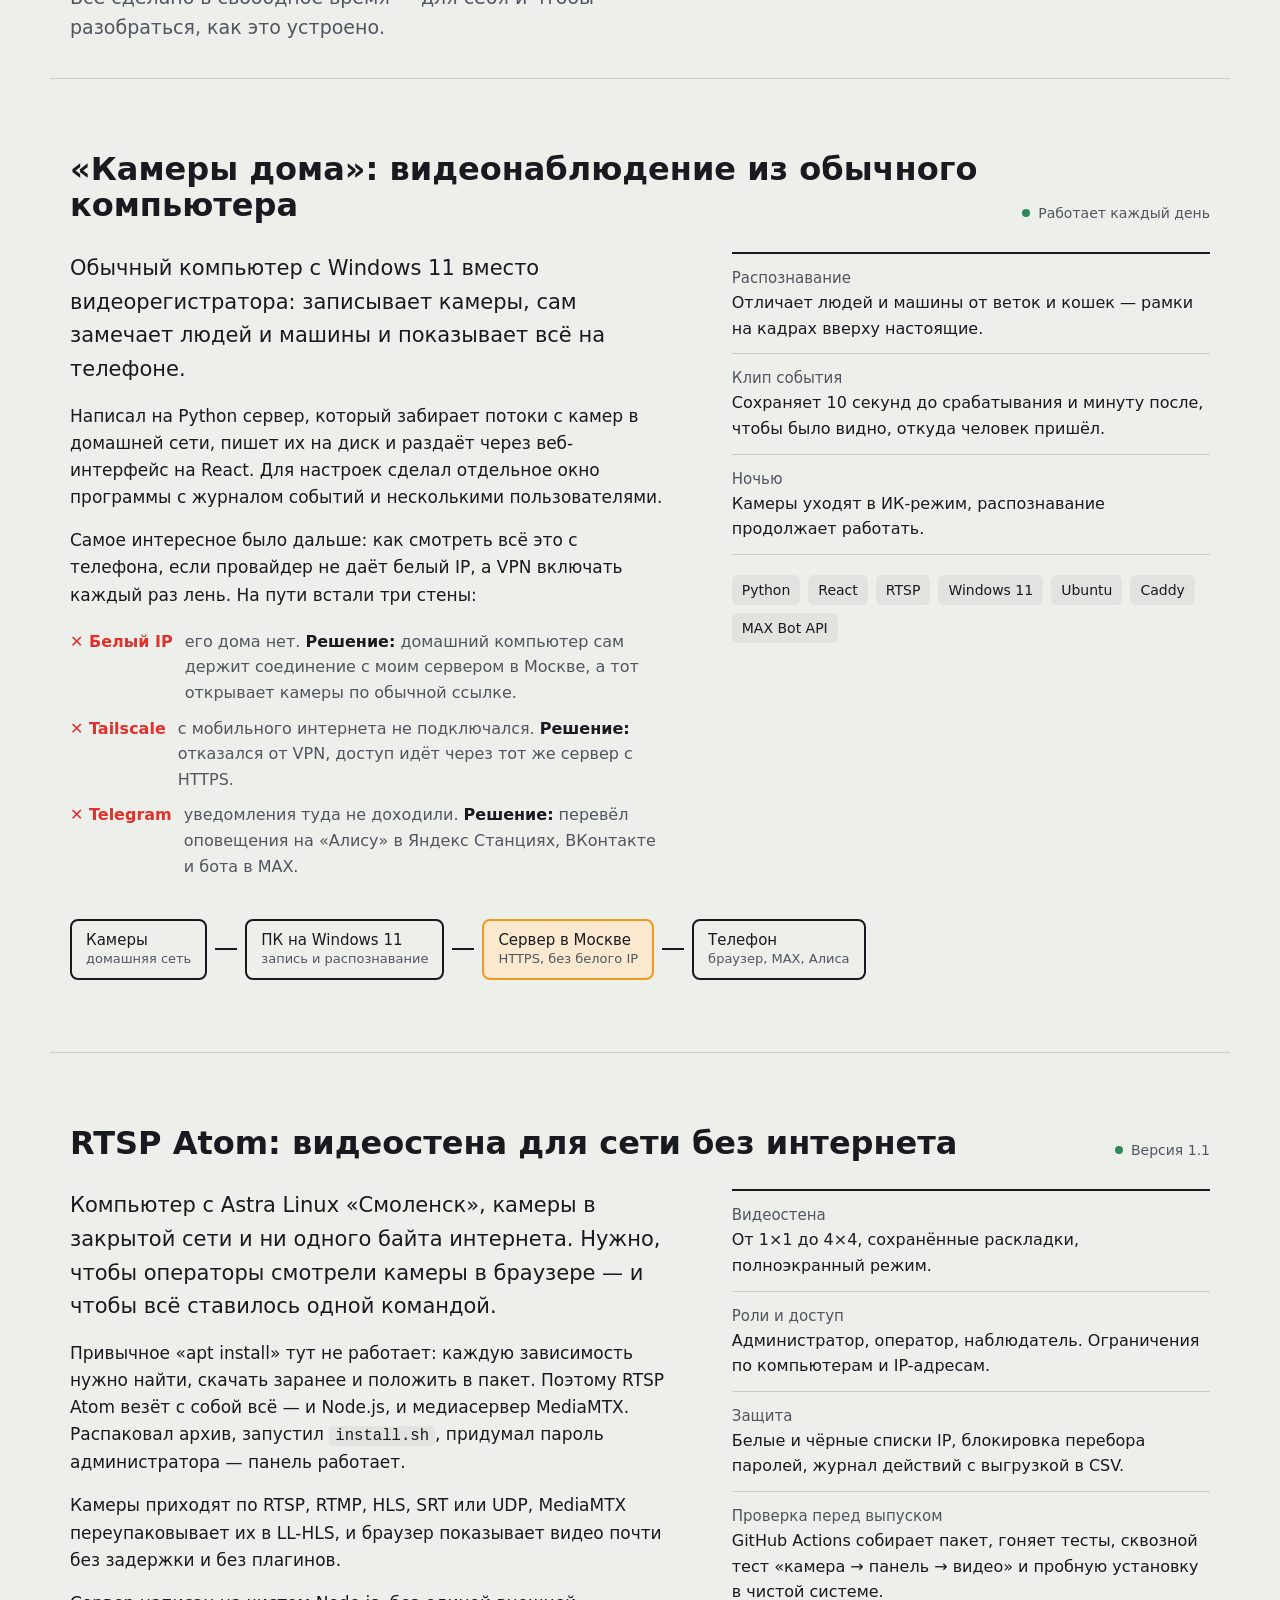
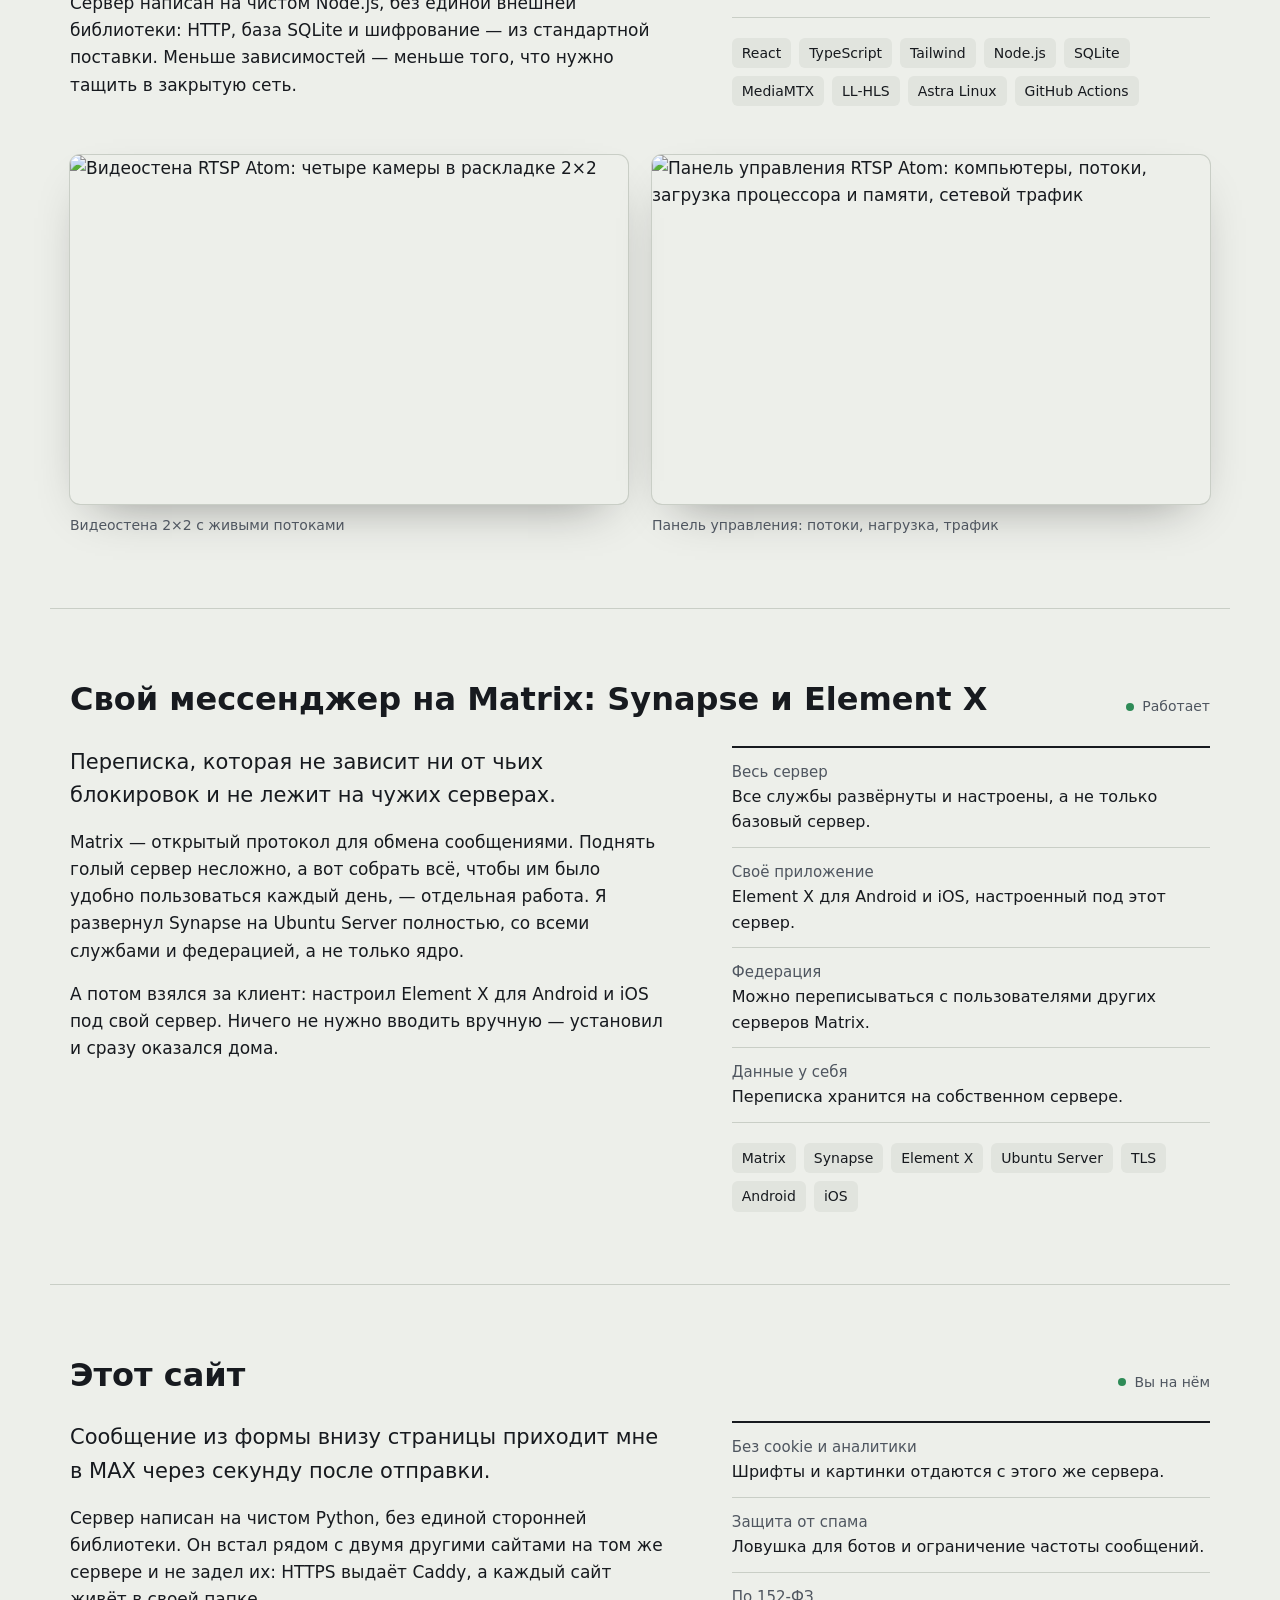
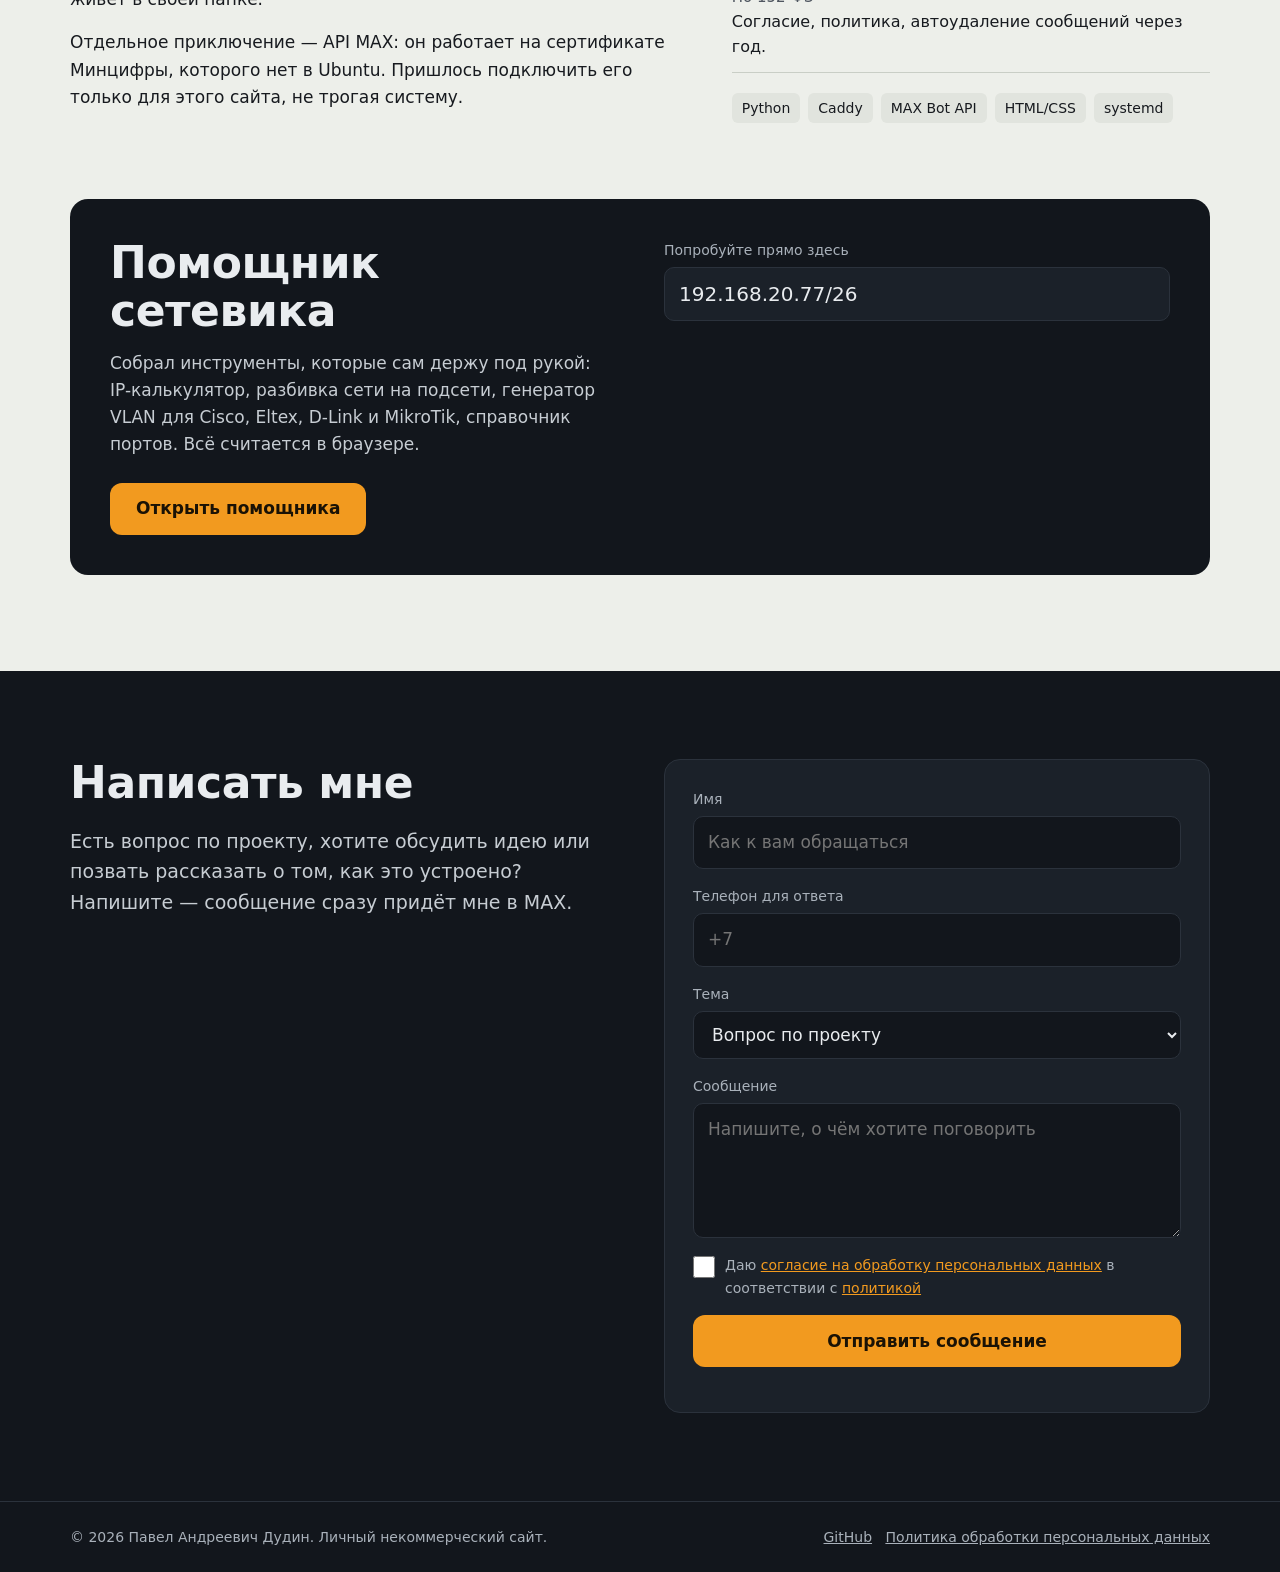
==== commit 47743c33: "Фамилия: Дудин Co-Authored-By: Claude Opus 5.5 <noreply@anthropic.com> Claude-Session: https://claud" ====
--- a/public/index.html
+++ b/public/index.html
@@ -531,7 +531,7 @@
   </section>
   <footer>
     <div class="wrap">
-      <span>© 2026 Павел Андреевич Кириллов. Личный некоммерческий сайт.</span>
+      <span>© 2026 Павел Андреевич Дудин. Личный некоммерческий сайт.</span>
       <span><a href="https://github.com/atomicpel">GitHub</a> &nbsp; <a href="/privacy.html">Политика обработки персональных данных</a></span>
     </div>
   </footer>
